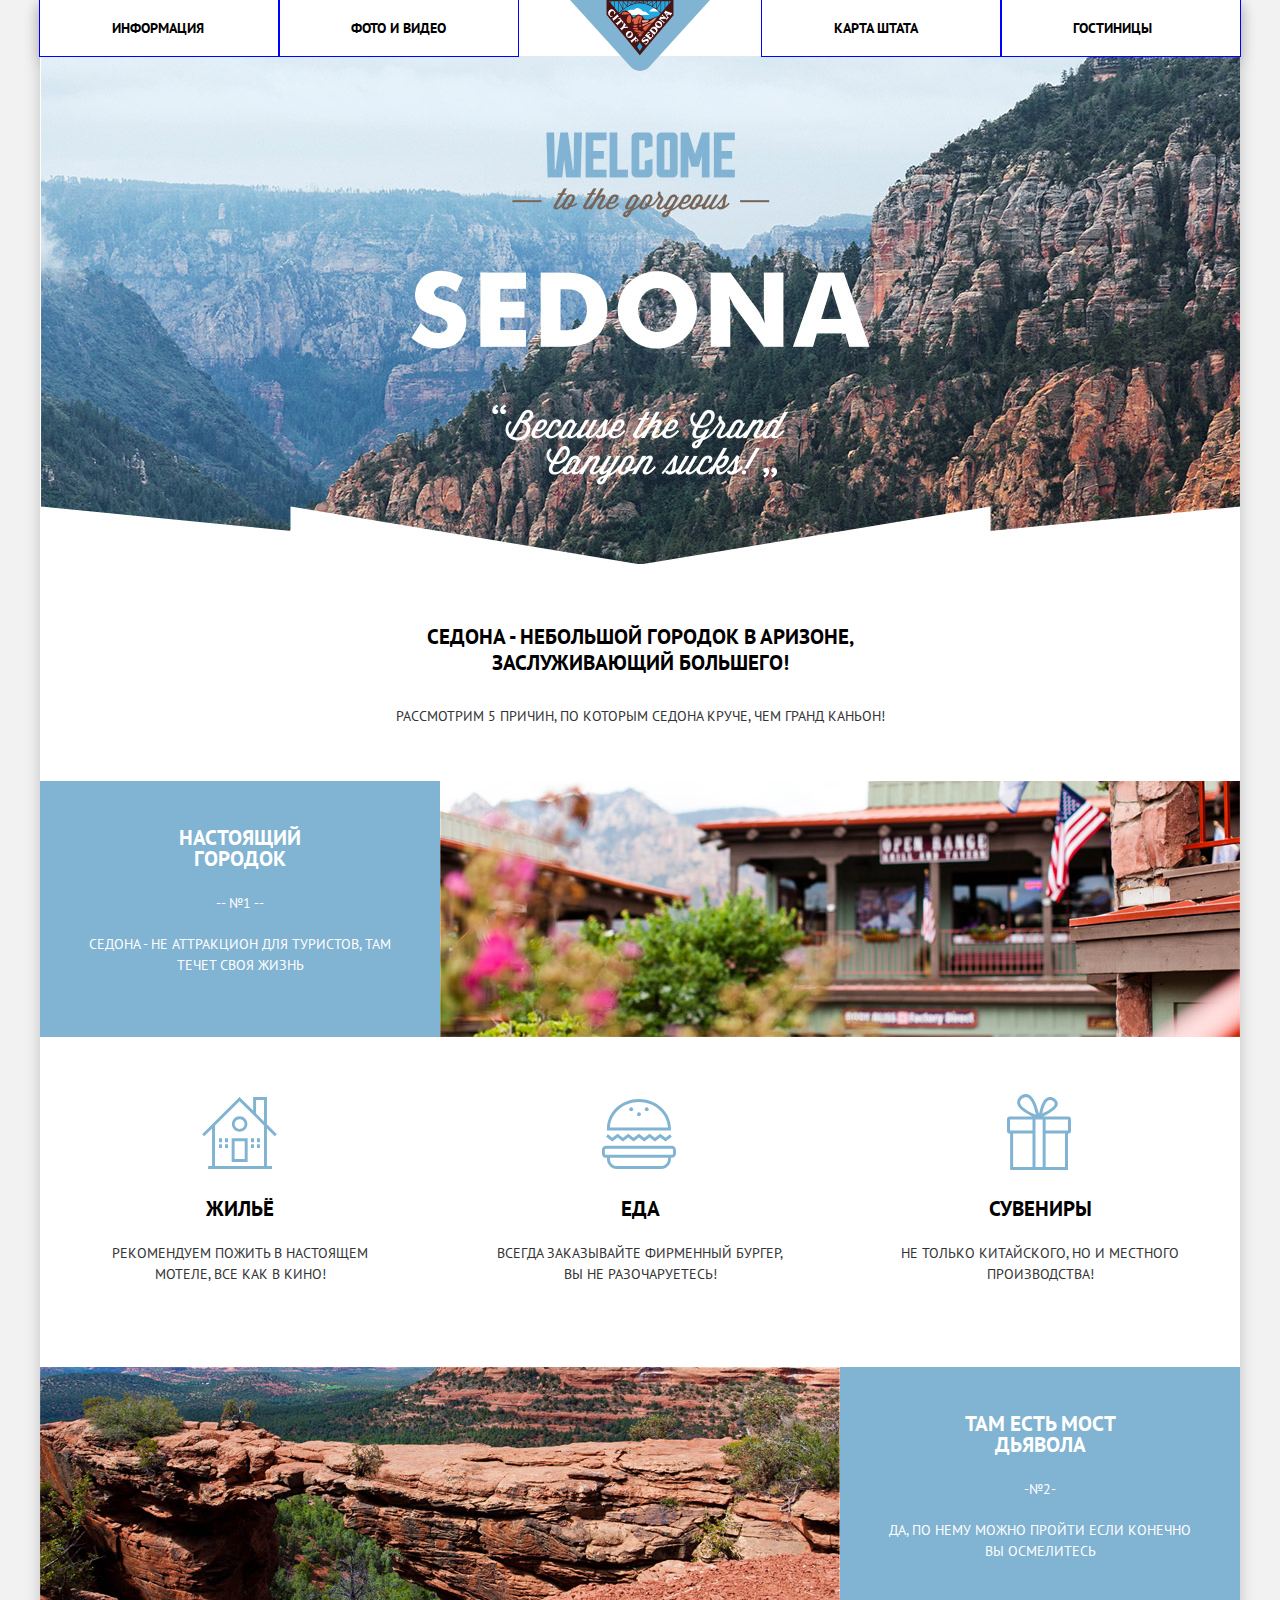
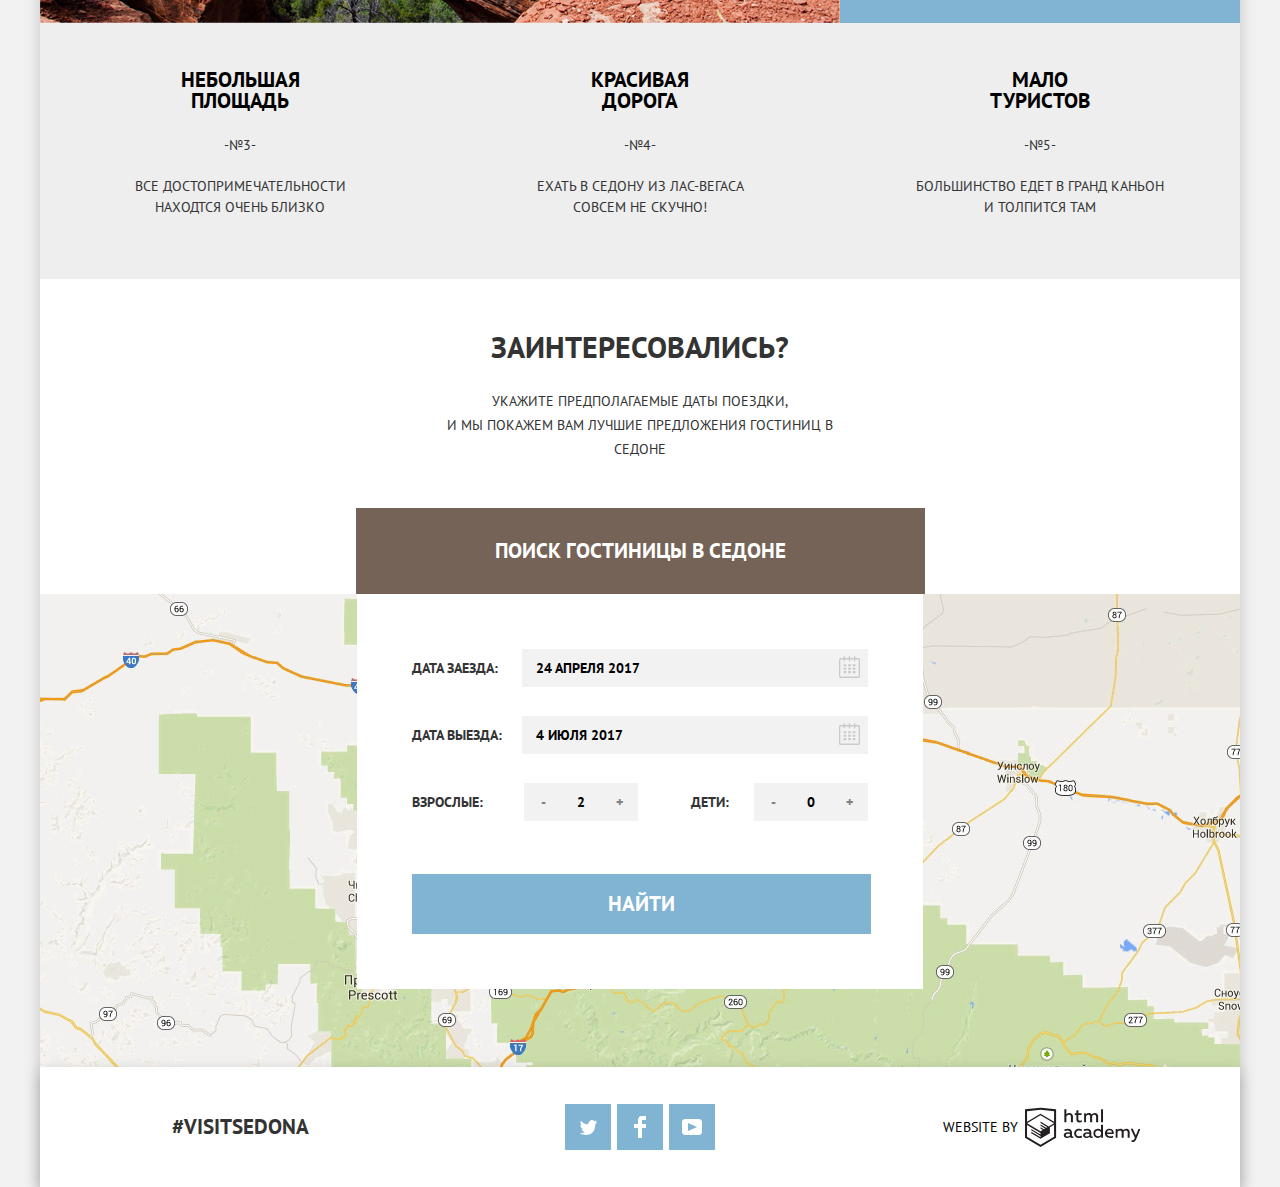
==== index.html @ 30168a69 "Работа с замечаниями" ====
<!DOCTYPE html>
<html lang="ru">
  <head>
    <meta charset="utf-8">
    <title>HTML Academy: Седона</title>
    <link href="https://fonts.googleapis.com/css?family=PT+Sans:400,700&amp;subset=cyrillic" rel="stylesheet">
    <link href="css/normalize.css" rel="stylesheet">
    <link href="css/style.css" rel="stylesheet">
  </head>
  <body class="main-page">
    <div class="grey-back">
      <header class="main-header container">
        <nav class="main-navigation">
          <a class="main-header-logo">
            <img src="img/logo-sedona.svg" width="140" height="71" alt="Логотип город Седона">
          </a>
          <div class="container">
            <ul class="site-navigation">
              <li class="left-item"><a href="#">Информация</a></li>
              <li class="left-item"><a href="#">Фото и видео</a></li>
              <li class="right-item"><a href="#">Карта штата</a></li>
              <li class="right-item"><a href="hotels.html">Гостиницы</a></li>
            </ul>
          </div>
        </nav>
      </header>
      <main class="main-content container">
        <div class="background-index"></div>
        <h1 class="visually-hidden">Sedona</h1>
        <p class="main-title">Седона - небольшой городок в Аризоне, заслуживающий большего!</p>
        <section class="features">
          <h2 class="visually-hidden">Преимущества</h2>
          <p class="feature-title">Рассмотрим 5 причин, по которым Седона круче, чем Гранд Каньон!</p>
          <ul class="feature-list">
            <li class="feature-item">
              <div class="feature-item-wide">
                <h3>Настоящий городок</h3>
                <p>-- №1 --</p>
                <p class="feature-promo">Седона - не аттракцион для туристов,
                  там течет своя жизнь</p>
              </div>
              <div class="feature-img">
                <img src="img/real-city.jpg" width="800" height="256" alt="Настоящий городок">
              </div>
            </li>
            <li class="feature-item">
              <ul class="advantage-list">
                <li class="advantage-item">
                  <div class="icon-lodging">
                    <h3>Жильё</h3>
                    <p class="feature-promo">Рекомендуем пожить в настоящем
                      мотеле, все как в кино!</p>
                  </div>
                </li>
                <li class="advantage-item">
                  <div class="icon-food">
                    <h3>Еда</h3>
                    <p class="feature-promo">Всегда заказывайте фирменный бургер,
                      вы не разочаруетесь!</p>
                  </div>
                </li>
                <li class="advantage-item">
                  <div class="icon-suvenirs">
                    <h3>Сувениры</h3>
                    <p class="feature-promo">Не только китайского, но и местного
                      производства!</p>
                  </div>
                </li>
              </ul>
            </li>
            <li class="feature-item">
              <div class="feature-img">
                <img src="img/devils-bridge.jpg" width="800" height="256" alt="Мост дьявола">
              </div>
              <div class="feature-item-wide">
                <h3>Там есть мост дьявола</h3>
                <p>-№2-</p>
                <p class="feature-promo">Да, по нему можно пройти если конечно
                  вы осмелитесь</p>
              </div>
            </li>
            <li class="feature-item feature-item-grey">
              <div class="">
                <h3>Небольшая площадь</h3>
                <p>-№3-</p>
                <p class="feature-promo">Все достопримечательности
                  находтся очень близко</p>
              </div>
            </li>
            <li class="feature-item feature-item-grey">
              <div class="">
                <h3>Красивая дорога</h3>
                <p>-№4-</p>
                <p class="feature-promo">Ехать в Седону из Лас-Вегаса совсем
                  не скучно!</p>
                </div>
            </li>
            <li class="feature-item feature-item-grey">
              <div class="">
                <h3>Мало туристов</h3>
                <p>-№5-</p>
                <p class="feature-promo">Большинство едет в Гранд каньон
                  и толпится там</p>
                </div>
              </li>
            </ul>
          </section>
        <section class="hotels-search">
          <h2 class="visually-hidden">Поиск гостиницы</h2>
          <b>Заинтересовались?</b>
          <p class="search-intro">Укажите предполагаемые даты поездки,<br>
          и мы покажем вам лучшие предложения гостиниц в Седоне</p>
          <button class="button search-button" type="button">Поиск гостиницы в Седоне</button>
          <div class="modal modal-search-form">
            <form class="search-form" action="https://echo.htmlacademy.ru" method="post">
              <p class="search-item">
                <label for="arrival-date">Дата заезда:</label>
                <input id="arrival-date" type="text" name="arrival-date" placeholder="24 апреля 2017">
                <button class="button calendar-icon" type="button">
                  <span class="visually-hidden">Календарь</span>
                  <svg xmlns="http://www.w3.org/2000/svg" width="21" height="22"><path d="M19.251 2.025h-2.845V.648c0-.381-.294-.689-.656-.689-.363 0-.656.308-.656.689v1.377h-3.938V.648c0-.381-.294-.689-.655-.689-.363 0-.657.308-.657.689v1.377H5.906V.648c0-.381-.294-.689-.656-.689-.363 0-.657.308-.657.689v1.377H1.75C.784 2.025 0 2.847 0 3.862v16.302C0 21.179.784 22 1.75 22h17.501c.966 0 1.749-.821 1.749-1.836V3.862c0-1.015-.783-1.837-1.749-1.837zm.437 18.139a.448.448 0 0 1-.437.459H1.75a.45.45 0 0 1-.438-.459V3.862a.45.45 0 0 1 .438-.459h2.844v1.378c0 .381.294.689.657.689.362 0 .656-.308.656-.689V3.403h3.938v1.378c0 .381.294.689.657.689.361 0 .655-.308.655-.689V3.403h3.938v1.378c0 .381.293.689.656.689.362 0 .656-.308.656-.689V3.403h2.845c.241 0 .437.206.437.459v16.302z"/><path d="M4.594 8.225h2.625v2.066H4.594zM4.594 11.668h2.625v2.067H4.594zM4.594 15.112h2.625v2.066H4.594zM9.188 15.112h2.625v2.066H9.188zM9.188 11.668h2.625v2.067H9.188zM9.188 8.225h2.625v2.066H9.188zM13.781 15.112h2.625v2.066h-2.625zM13.781 11.668h2.625v2.067h-2.625zM13.781 8.225h2.625v2.066h-2.625z"/></svg>
                </button>
              </p>
              <p class="search-item">
                <label for="departure-date">Дата выезда:</label>
                <input id="departure-date" type="text" name="departure-date" placeholder="4 июля 2017">
                <button class="button calendar-icon" type="button">
                  <span class="visually-hidden">Календарь</span>
                  <svg xmlns="http://www.w3.org/2000/svg" width="21" height="22"><path d="M19.251 2.025h-2.845V.648c0-.381-.294-.689-.656-.689-.363 0-.656.308-.656.689v1.377h-3.938V.648c0-.381-.294-.689-.655-.689-.363 0-.657.308-.657.689v1.377H5.906V.648c0-.381-.294-.689-.656-.689-.363 0-.657.308-.657.689v1.377H1.75C.784 2.025 0 2.847 0 3.862v16.302C0 21.179.784 22 1.75 22h17.501c.966 0 1.749-.821 1.749-1.836V3.862c0-1.015-.783-1.837-1.749-1.837zm.437 18.139a.448.448 0 0 1-.437.459H1.75a.45.45 0 0 1-.438-.459V3.862a.45.45 0 0 1 .438-.459h2.844v1.378c0 .381.294.689.657.689.362 0 .656-.308.656-.689V3.403h3.938v1.378c0 .381.294.689.657.689.361 0 .655-.308.655-.689V3.403h3.938v1.378c0 .381.293.689.656.689.362 0 .656-.308.656-.689V3.403h2.845c.241 0 .437.206.437.459v16.302z"/><path d="M4.594 8.225h2.625v2.066H4.594zM4.594 11.668h2.625v2.067H4.594zM4.594 15.112h2.625v2.066H4.594zM9.188 15.112h2.625v2.066H9.188zM9.188 11.668h2.625v2.067H9.188zM9.188 8.225h2.625v2.066H9.188zM13.781 15.112h2.625v2.066h-2.625zM13.781 11.668h2.625v2.067h-2.625zM13.781 8.225h2.625v2.066h-2.625z"/></svg>
                </button>
              </p>
              <div class="wrapper">
                <p class="search-item">
                  <label for="aduls">Взрослые:</label>
                  <button class="button less-button" type="button">-</button>
                  <input  class="number-of-aduls" id="aduls" type="number" name="aduls" min="0" placeholder="2">
                  <button class="button more-button" type="button">+</button>
                </p>
                <p class="children search-item">
                  <label for="childrens">Дети:</label>
                  <button class="button less-button" type="button">-</button>
                  <input  class="amount-of-children" id="childrens" type="number" name="children" min="0" placeholder="0">
                  <button class="button more-button" type="button">+</button>
                </p>
              </div>
              <button class="button find-button" type="submit">Найти</button>
            </form>
          </div>
        </section>
        <div class="map-block">
          <img src="img/map.jpg" width="1200" height="473" alt="Как до нас добраться">
        </div>
      </main>
      <footer class="main-footer container">
        <p class="footer-hashtag container">#visitsedona</p>
        <div class="footer-social container">
          <ul class="social-list">
            <li>
              <a class="button social-button twitter-button" href="#">
                <span class="visually-hidden">Twitter</span>
                <svg xmlns="http://www.w3.org/2000/svg" xmlns:xlink="http://www.w3.org/1999/xlink" width="17" height="15" viewBox="0 0 17 15"><path d="M10.95.144c1.685-.496 2.984.27 3.577 1.179.673-.231 1.331-.481 2.011-.708a2.345 2.345 0 0 1-.857 1.768c.685.17 1.304-.491 1.304-.491-.169 1-1.006 1.788-1.563 2.024-.231 6.75-3.175 11.217-10.077 11.082h-.446c-.41 0-4.164-.46-4.898-1.887 2.271.196 3.893-.422 4.693-1.177-.96-.3-2.679-.477-2.979-2.95.349.106.564.228 1.19.119C1.705 8.247.374 7.53.448  5.33c.285.328 1.067.536 1.34.472C1.085 5.561-.182 2.442.894.85c1.818 1.854 3.735 3.606 7.152 3.773C8.254 2.33 9.183.793 10.95.144z"/></svg>
                </a>
              </li>
              <li>
                <a class="button social-button facebook-button" href="#">
                  <span class="visually-hidden">Фейсбук</span>
                  <svg xmlns="http://www.w3.org/2000/svg" width="12" height="22" viewBox="0 0 12 22"><path d="M12 4V0H8a4 4 0 0 0-4 4v4H0v4h4v10h4V12h4V8H8V4h4z"/></svg>
                </a>
              </li>
              <li>
                <a class="button social-button youtube-button" href="#">
                  <span class="visually-hidden">Youtube</span>
                  <svg xmlns="http://www.w3.org/2000/svg" xmlns:xlink="http://www.w3.org/1999/xlink" width="20" height="16" viewBox="0 0 20 16"><path d="M17 0H3C1.35 0 0 1.35 0 3v10c0 1.65 1.35 3 3 3h14c1.65 0 3-1.35 3-3V3c0-1.65-1.35-3-3-3zM6.027 11.998V4.002L15.014 8l-8.987 3.998z"/></svg>
                </a>
              </li>
            </ul>
          </div>
          <div class="footer-copyright container">
            <p>website by</p>
            <a class="copyright-button" href="https://htmlacademy.ru/intensive/htmlcss">
              <span class="visually-hidden">HTML Academy</span>
              <svg data-name="Layer 1" xmlns="http://www.w3.org/2000/svg" viewBox="0 0 113 39" width="115" height="41"><path d="M46.84 28.22a2.07 2.07 0 0 0 .58-.11v1.4a3.41 3.41 0 0 1-1.24.22 1.75 1.75 0 0 1-1.75-1 5.08 5.08 0 0 1-3.3 1.13c-1.59 0-3.06-.87-3.06-2.68 0-2.24 2.08-2.93 3.9-2.93a11.63 11.63 0 0 1 2.28.26v-.31c0-1.09-.8-1.86-2.3-1.86a7.79 7.79 0 0 0-3.15.67v-1.79a10.72 10.72 0 0 1 3.35-.58c2.48 0 4 1.18 4 3.83v3.14a.57.57 0 0 0 .69.61zm-6.76-1.19a1.42 1.42 0 0 0 1.64 1.29 3.56 3.56 0 0   0 2.53-1v-1.51a10.21 10.21 0 0 0-1.9-.22c-1.1.01-2.27.35-2.27 1.45zM53.06 20.62a5.29 5.29 0 0 1 2.7.67v1.79a4.28 4.28 0 0 0-2.42-.73 2.89 2.89 0 1 0 0 5.76 5.26 5.26 0 0 0 2.55-.67v1.8a6.58 6.58 0 0 1-2.9.6 4.42 4.42 0 0 1-4.72-4.54 4.54 4.54 0 0 1 4.79-4.68zM65.84 28.22a2.07 2.07 0 0 0 .58-.11v1.4a3.41 3.41 0 0 1-1.24.22 1.75 1.75 0 0 1-1.75-1 5.08 5.08 0 0 1-3.3 1.13c-1.59 0-3.06-.87-3.06-2.68 0-2.24 2.08-2.93 3.9-2.93a11.63 11.63 0 0 1 2.28.26v-.31c0-1.09-.8-1.86-2.3-1.86a7.79 7.79   0 0 0-3.15.67v-1.79a10.72 10.72 0 0 1 3.35-.58c2.48 0 4 1.18 4 3.83v3.14a.57.57 0 0 0 .69.61zm-6.76-1.19a1.42 1.42 0 0 0 1.64 1.29 3.56 3.56 0 0 0 2.53-1v-1.51a10.21 10.21 0 0 0-1.9-.22c-1.11.01-2.27.35-2.27 1.45zM76.67 16.85v12.76h-1.76v-1.39a4.07 4.07 0 0 1-3.35 1.62 4.62 4.62 0 0 1 0-9.22 4 4 0 0 1 3.15 1.37v-5.14h2zm-4.76 5.48a2.9 2.9 0 0 0 0 5.8 3 3 0 0 0 2.79-1.84v-2.13a3.06 3.06 0 0 0-2.79-1.83zM82.99 20.62c3.48 0 4.68 2.81 4.12 5.34h-6.58c.22 1.57 1.75 2.22 3.35 2.22a6.41 6.41   0 0 0 2.77-.62v1.68a7.5 7.5 0 0 1-3.14.6c-2.68 0-5-1.53-5-4.61a4.39 4.39 0 0 1 4.48-4.61zm.09 1.62a2.39 2.39 0 0 0-2.57 2.26h4.85a2.06 2.06 0 0 0-2.28-2.26zM89.1 29.61v-8.75h1.73v1.09a4 4 0 0 1 2.92-1.33 3 3 0 0 1 2.73 1.4 4.33 4.33 0 0 1 3.06-1.4 3.21 3.21 0 0 1 3.32 3.52v5.47h-2V24.2a1.67 1.67 0 0 0-1.73-1.84 2.94 2.94 0 0 0-2.17 1.18V29.61h-2V24.2a1.67 1.67 0 0 0-1.73-1.84 3.11 3.11 0 0 0-2.32 1.35v5.91h-2zM111.47 20.86h2l-4.1 9.93c-.95 2.28-2.19 3-3.52 3a5 5 0 0 1-1.15-.15v-1.66a3   3 0 0 0 .89.13c.95 0 1.66-.67 2.17-2l.18-.44-4.16-8.82h2.13l3 6.6zM40.66 1.53v5a4 4 0 0 1 2.83-1.2A3.41 3.41 0 0 1 47.1 8.9v5.41h-2V9.15a1.9 1.9 0 0 0-2-2.1 3.08 3.08 0 0 0-2.44 1.46v5.8h-2V1.53h2zM52.43 2.42v3.12h3.17v1.71h-3.17v4c0 1.15.53 1.53 1.66 1.53a4.71 4.71 0 0 0 1.77-.35v1.68a7.14 7.14 0 0 1-2.35.38 2.68 2.68 0 0 1-3-2.88V7.23h-1.6V5.52h1.57V2.88zM58.1 14.29V5.54h1.73v1.09a4 4 0 0 1 2.92-1.33 3 3 0 0 1 2.73 1.4 4.33 4.33 0 0 1 3.06-1.4 3.21 3.21 0 0 1 3.32  3.52v5.47h-2V8.88a1.67 1.67 0 0 0-1.73-1.84 2.94 2.94 0 0 0-2.17 1.18V14.29h-2V8.88a1.67 1.67 0 0 0-1.73-1.84 3.11 3.11 0 0 0-2.32 1.35v5.91h-2zM74.72 1.52h1.95v12.76h-1.95zM15.44.02h-.16L0 1.62v28l15.28 9.09 15.28-9.09v-28zm13.12 28.45l-13.28 7.9L2 28.47V16.99l13.22 7.87v1.43l-9.07-5.4v1.38l9.11 5.47v1.46l-9.1-5.42v1.38l9.11 5.47 9.19-5.5V19.22l4.1-2.45v11.67zm0-13.16l-3.65 2.14-1.68 1-8-4.76v1.38l6.84 4.07h-.06l-.15.09-1 .57-5.64-3.36v1.38l4.45 2.65-1.05.7-3.36-2v1.38l2.21 1.3-2.25  1.35-13.16-7.82 13.17-7.92zm0-1.39L15.21 6.05l-13.2 7.86V3.41l13.28-1.39 13.28 1.39v10.51z"/></svg>
            </a>
          </div>
        </footer>
    </div>
  </body>
</html>
---- css/style.css ----
body {
  min-width: 1200px;
  height: auto;
  margin: 0;
  padding: 0;

  font-family: "PT Sans", "Arial", "sans-serif";
  font-size: 14px;
  line-height: 21px;
  font-weight: 400;
  color: #333333;
  text-transform: uppercase;
}

a {
    text-decoration: none;
}

img {
  max-width: 100%;
  height: auto;
}

.visually-hidden:not(:focus):not(:active),
input[type="checkbox"].visually-hidden,
input[type="radio"].visually-hidden {
  position: absolute;
  width: 1px;
  height: 1px;
  margin: -1px;
  border: 0;
  padding: 0;

  white-space: nowrap;

  -webkit-clip-path: insert(100%);

          clip-path: insert(100%);
  clip: rect(0 0 0 0);
  overflow: hidden;
}

.button {
  font: inherit;
  text-align: center;
  color: #ffffff;
  vertical-align: middle;
  text-transform: uppercase;

  border: none;
}

.button:hover {
  background-color: #604e43;
}

.button:active {
  color: #818181;

  background-color: #503e33;
}

.grey-back {
  background-color: #f2f2f2;
}

.background-index {
  position: relative;
  z-index: 1;
  height: 564px;
  margin-bottom: 60px;
  margin-top: -56px;
  background-image: url("../img/background-index.jpg");
  background-position: top center;
  background-repeat: no-repeat;
}

.main-header,
.main-content,
.main-footer {
  -webkit-box-shadow: 0px 5px 15px 0px rgba(0, 1, 1, 0.2);
          box-shadow: 0px 5px 15px 0px rgba(0, 1, 1, 0.2);
}

/*-- Навигация --*/
.main-navigation {
  position: relative;
  z-index: 10;
  font-size: 14px;
  line-height: 26px;
  font-weight: 700;
  color: #000000;

  background-color: #ffffff;
}

.site-navigation {
  list-style: none;
}

.site-navigation a {
  color: #000000;
}

.site-navigation a:hover,
.site-navigation a:focus {
  color: #81b3d2;
}

.site-navigation a:active {
  opacity: 0.3;
}

/*--Навигация на внутренней странице--*/
.site-navigation .site-navigation-current {
  color: #766357;
}

/*---Блок main---*/
.main-title {
  font-size: 21px;
  line-height: 26px;
  font-weight: 700;
  color: #000000;
  text-align: center;

  background-color: #ffffff;
}

/*--<Блок преимуществ--*/
.feature-title {
  text-align: center;
}

.feature-list {
  margin: 0;
  padding: 0;
  list-style: none;
  text-align: center;
}

.feature-item h3 {
  width: 151px;
  margin: 0 auto;
  margin-top: 46px;
  margin-bottom: 24px;
  padding: 0;
  font-size: 21px;
  line-height: 21px;
  font-weight: 700;
  color: #000000;

  background-color: #ffffff;
}

.feature-item p {
  margin: 0;
  margin-bottom: 20px;
}

.feature-item-wide {
  color: #ffffff;

  background-color: #81b3d2;
}

.feature-item-wide h3 {
  margin: 0 auto;
  margin-top: 46px;
  margin-bottom: 24px;
  font-size: 21px;
  line-height: 21px;
  font-weight: 700;
  color: #ffffff;

  background-color: #81b3d2;
}

.advantage-list {
  padding: 0;
  list-style: none;
  text-align: center;
}

.advantage-item {
  position: relative;
  height: 330px;
}

.icon-lodging::before {
  content: "";

  position: absolute;
  width: 75px;
  height: 72px;
  top: 60px;
  left: 162px;
  background-image: url("../img/icon-1.svg");
  background-position: top center;
  background-repeat: no-repeat;
}

.icon-food::before {
  content: "";

  position: absolute;
  width: 74px;
  height: 70px;
  top: 62px;
  left: 162px;
  background-image: url("../img/icon-2.svg");
  background-position: top center;
  background-repeat: no-repeat;
}

.icon-suvenirs::before {
  content: "";

  position: absolute;
  width: 64px;
  height: 76px;
  top: 57px;
  left: 167px;
  background-image: url("../img/icon-3.svg");
  background-position: top center;
  background-repeat: no-repeat;
}

.advantage-item h3 {
  font-size: 21px;
  line-height: 21px;
  font-weight: 700;
  max-width: 152px;
  margin: 0 auto;
  margin-top: 161px;
  margin-bottom: 24px;
}

.advantage-item p {
  margin-bottom: 40px;
}

.feature-item-grey {
  background-color: #eeeeee;
}

.feature-item-grey h3 {
  font-size: 21px;
  line-height: 21px;
  font-weight: 700;
  background-color: #eeeeee;
}

.hotels-search {
  text-align: center;
}

.hotels-search b {
  font-size: 30px;
  line-height: 36px;
  font-weight: 700;
}

.search-intro {
  font-size: 14px;
  line-height: 24px;
  font-weight: 400;
}

.search-button {
  font-size: 21px;
  line-height: 26px;
  font-weight: 700;

  background-color: #766357;
}

.search-item {
  font-size: 14px;
  line-height: 26px;
  font-weight: 700;
}

.search-item input {
  font: inherit;
  text-transform: uppercase;

  background-color: #f2f2f2;
}

.search-item input:hover {
  background-color: #ebebeb;
}

.search-item input:active {
  background-color: #ffffff;
  outline : 2px solid #e5e5e5;
}

.calendar-icon {
  background-color: transparent;
  fill: #cacaca;
}

.calendar-icon:hover {
  background-color: transparent;
  fill: #000000;
}

.calendar-icon:active {
  background-color: transparent;
  fill: #81b3d2;
}

.less-button,
.more-button {
  color: #818181;

  background-color: #f2f2f2;
}

.less-button:hover,
.more-button:hover {
  color: #000000;

  background-color: #f2f2f2;
}

.less-button:active,
.more-button:active {
  color: #81b3d2;

  background-color: #5496bd;
}

.find-button {
  font-size: 21px;
  line-height: 26px;
  font-weight: 700;

  background-color: #81b3d2;
}

.find-button:hover {
  background-color: #669ec0;
}

.find-button:active {
  color: #818181;

  background-color: #5496bd;
}

/*--Каталог - внутренняя страница--*/
.inner-page {
  background-color: #ffffff;

}

.filters {
  min-height: 217px;
  margin-bottom: 29px;

  color: #ffffff;
  background-color: #457aa6;
  background-image: url("../img/background-filter.jpg");
  background-repeat: no-repeat;
}

.filter-title {
  font-size: 16px;
  line-height: 21px;
  font-weight: 700;
}

.filter fieldset {
  padding-bottom: 0;
  border: none;
}

.filter ul {
  margin: 0;
  padding: 0;
  list-style: none;
}

.filter-item input[type="text"]{
  width: 87px;
  background-color: transparent;
  outline: 2px solid #ffffff;
}

.filter-item input[type="text"]::-webkit-input-placeholder {
  color: #ffffff;
}

.filter-item input[type="text"]:-ms-input-placeholder {
  color: #ffffff;
}

.filter-item input[type="text"]::-ms-input-placeholder {
  color: #ffffff;
}

.filter-item input[type="text"]::placeholder {
  color: #ffffff;
}

.filter-button {
  background-color: transparent;
  border: 2px solid #ffffff;
}

.filter-button:hover {
  color: #000000;

  background-color: #ffffff;
  border: 2px solid #ffffff;
}

.sorting {
  font-size: 12px;
  line-height: 18px;
  font-weight: 400;
}

.sorting-info {
  padding-left: 71px;
}

.sorting fieldset {
  border: none;
}

.sorting ul {
  list-style: none;
}

.sorting-info {
  font-size: 21px;
  line-height: 26px;
  font-weight: 700;
}

.sorting a {
  color: #818181;
  border-bottom: 1px dotted #81b3d2;
}

.sorting a:hover {
  color: #81b3d2;
  border-bottom: 1px dotted #81b3d2;
}

.sorting a:active {
  color: #000000;
  border: none;
}

.current a {
  color: #81b3d2;
  border: none;
}

.sorting .sorting-marker-up:hover,
.sorting .sorting-marker-down:hover  {
  border: none;
}

.catalog-list {
  list-style: none;
}

.catalog-item-title h3 {
  font-size: 21px;
  line-height: 26px;
  font-weight: 700;
  color: #000000;
}

.catalog-item-title h3:hover {
  color: #81b3d2;
}

.catalog-item-title h3:active {
  color: #818181;
}

.catalog-category,
.catalog-price {
  font-weight: 400;
}

.catalog-rating {
  font-weight: 400;
  color: #666666;
  background-color: #f2f2f2;
}

.moreinfo-button {
  font-size: 14px;
  line-height: 21px;
  font-weight: 700;
  color: #ffffff;

  background-color: #81b3d2;
}

.moreinfo-button:hover {
  background-color: #669ec0;
}

.moreinfo-button:active {
  color: #818181;

  background-color: #5496bd;
}

.booking-button {
  font-size: 14px;
  line-height: 21px;
  font-weight: 700;
  color: #ffffff;

  background-color: #766357;
}

.booking-button:hover {
  background-color: #604e43;
}

.booking-button:active {
  color: #818181;

  background-color: #503e33;
}

.main-footer {
  text-align: center;
}

.footer-hashtag {
  font-size: 21px;
  line-height: 26px;
  font-weight: 700;
}

.social-list {
  list-style: none;
}

.social-button svg{
  color: #ffffff;

  background-color: #81b3d2;
  fill: #ffffff;
}

.social-button:hover svg{
  background-color: #669ec0;
}

.social-button:active svg{
  color: #818181;


  background-color: #5496bd;
  fill: rgba(255, 255, 255, 0.3);
}

.footer-copyright p {
  font-size: 14px;
  line-height: 26px;
  font-weight: 400;
  color: #000000;
}

.copyright-button svg {
  fill: #231f20;
}

.copyright-button svg:hover {
  fill: #81b3d2;
}

.copyright-button svg:active {
  fill: #bdbbbc;
}


/*---Сеточные стили---*/
.container {
  display: block;
  position: relative;
  width: 1200px;
  min-height: 56px;
  margin: 0 auto;
  padding: 0;
  background-color: #ffffff;
}

.inner-page .main-header {
  /*---отступ для фоновой картинки---*/
  margin-bottom: 0px;
}

.site-navigation {
  position: relative;
  display: -webkit-box;
  display: -ms-flexbox;
  display: flex;
  -ms-flex-wrap: wrap;
      flex-wrap: wrap;
  width: 1200px;
  margin: 0;
  padding: 0;
}

.site-navigation li {
  box-sizing: border-box;
  width: 239px;
  padding: 15px 0;
  padding-left: 72px;
  outline: 1px solid blue;
}

.site-navigation li:nth-child(3) {
  margin-left: 244px;
}

/*.site-navigation li:nth-child(2) {
  padding: 15px 0;
  padding-left: 75px;
  padding-right: 74px;
}

.site-navigation li:nth-child(3) {
  padding: 15px 0;
  padding-left: 89px;
  padding-right: 72px;
}

.site-navigation li:nth-child(4) {
  padding: 15px 0;
  padding-right: 76px;
}*/

/*.left-item {
  float: left;
}

.right-item {
  float: right;
}*/

.main-header-logo {
  z-index: 1;
  position: absolute;
  width: 140px;
  height: 71px;
  top: 0;
  left: 50%;
  -webkit-transform: translateX(-50%);
      -ms-transform: translateX(-50%);
          transform: translateX(-50%);
}

.main-title {
  width: 576px;
  margin: 0 auto;
  margin-bottom: 30px;
}

.feature-title {
  width: 576px;
  margin: 0 auto;
  margin-bottom: 54px;
}

.feature-list{
  display: -webkit-box;
  display: -ms-flexbox;
  display: flex;
  -webkit-box-orient: horizontal;
  -webkit-box-direction: normal;
      -ms-flex-direction: row;
          flex-direction: row;
  -ms-flex-wrap: wrap;
      flex-wrap: wrap;
  margin-bottom: 50px;
}

.feature-item {
  display: -webkit-box;
  display: -ms-flexbox;
  display: flex;
  -webkit-box-orient: horizontal;
  -webkit-box-direction: normal;
      -ms-flex-direction: row;
          flex-direction: row;
  -webkit-box-pack: center;
      -ms-flex-pack: center;
          justify-content: center;
  min-height: 256px;
}

.feature-img {
  margin: 0;
  padding: 0;
}

.feature-img img {
  display: block;
}

.feature-item-wide {
  width: 400px;
  min-height: 256px;
}

.feature-item .feature-promo {
  margin: 0 auto;
  padding: 0;
  width: 302px;
}

.advantage-list {
  display: -webkit-box;
  display: -ms-flexbox;
  display: flex;
  -webkit-box-orient: horizontal;
  -webkit-box-direction: normal;
      -ms-flex-direction: row;
          flex-direction: row;
}

.advantage-item {
  min-width: 400px;
}

.feature-item-grey {
  display: -webkit-box;
  display: -ms-flexbox;
  display: flex;
  -webkit-box-orient: horizontal;
  -webkit-box-direction: normal;
      -ms-flex-direction: row;
          flex-direction: row;
  min-width: 400px;
  min-height: 256px;
}

.feature-item-grey .feature-promo {
  width: 261px;
}

.hotels-search b {
  display: block;
  margin: 0 auto;
  margin-bottom: 24px;
}

.search-intro {
  margin: 0 auto;
  margin-bottom: 47px;
  width: 438px;
}

.search-button {
  padding: 30px 139px
}

/*---Всплывающее окно---*/
.modal {
  position: relative;
  -webkit-box-shadow: 0px 7px 15px rgba(0, 1, 1, 0.85);
          box-shadow: 0px 7px 15px rgba(0, 1, 1, 0.85);
  /*display: none;*/
}

.search-form {
  position: absolute;
  width: 456px;
  padding: 55px 55px;
  top: 0;
  left: 50%;
  -webkit-transform: translateX(-50%);
      -ms-transform: translateX(-50%);
          transform: translateX(-50%);
  background-color: #ffffff;
}

.search-item {
  position: relative;
  margin: 0;
  padding-bottom: 29px;
}

.search-item {
  display: -webkit-box;
  display: -ms-flexbox;
  display: flex;
  -webkit-box-pack: justify;
      -ms-flex-pack: justify;
          justify-content: space-between;
  -ms-flex-wrap: wrap;
      flex-wrap: wrap;
}

.search-item .calendar-icon {
  position: absolute;
  /*width: 21px;
  height: 22px;*/
  top: 6px;
  right: 2px;
  outline: none;
}

label {
  padding-top: 6px;
  padding-left: 0;
}

input[type="text"] {
  -webkit-box-sizing: border-box;
          box-sizing: border-box;
  width: 346px;
  padding: 6px 14px;
  padding-right: 40px;
  border: 0;
}

input[type="text"]::-webkit-input-placeholder,
input[type="number"]::-webkit-input-placeholder {
  color: #000000;
}

input[type="text"]:-ms-input-placeholder,
input[type="number"]:-ms-input-placeholder {
  color: #000000;
}

input[type="text"]::-ms-input-placeholder,
input[type="number"]::-ms-input-placeholder {
  color: #000000;
}

input[type="text"]::placeholder,
input[type="number"]::placeholder {
  color: #000000;
}

.wrapper {
  display: -webkit-box;
  display: -ms-flexbox;
  display: flex;
  -webkit-box-pack: justify;
      -ms-flex-pack: justify;
          justify-content: space-between;
  margin-bottom: 24px;
}

.less-button,
.more-button {
  width: 38px;
  border: 0;
}

.less-button {
  margin-left: 41px;
}

.children .less-button {
  margin-left: 25px;
}

input[type="number"] {
  width: 23px;
  margin: 0;
  padding: 6px 0;
  padding-left: 15px;
  border: 0;
}

.find-button {
    padding: 17px 196px;
}

.map-block img {
  display: block;
  margin-bottom: -120px;
}

.filter {
  display: -webkit-box;
  display: -ms-flexbox;
  display: flex;
  -webkit-box-orient: horizontal;
  -webkit-box-direction: normal;
      -ms-flex-direction: row;
          flex-direction: row;
  padding-top: 27px;
  padding-left: 60px;
}

.wrap {
  max-width: 254px;
  margin-right: 94px;
}

.wrap:last-child {
  max-width: 330px;
  margin-right: auto;
  margin-left: 228px;
}

.filter-title {
  margin-bottom: 20px;
}

.filter-option {
  margin-bottom: 25px;
  padding-left: 40px;
}

.filter-checkbox {
  position: relative;
  cursor: pointer;
}

.filter-checkbox input[type="checkbox"]:focus + .checkbox-indicator {
    outline: 2px solid #81b3d2;
}

.filter-checkbox input[type="checkbox"]:checked + .checkbox-indicator {
  position: absolute;
  top: 5px;
  left: -40px;
  width: 27px;
  height: 23px;

  background-image: url("../img/checkbox-on.svg");
  background-position: left;
  background-repeat: no-repeat;
}

.filter-checkbox input[type="checkbox"] + .checkbox-indicator {
  position: absolute;
  top: 5px;
  left: -40px;
  width: 27px;
  height: 23px;

  background-image: url("../img/checkbox-off.svg");
  background-position: left;
  background-repeat: no-repeat;
}

.filter-checkbox input[type="checkbox"] + .checkbox-indicator {
  position: absolute;
  top: 5px;
  left: -40px;
  width: 27px;
  height: 23px;

  background-image: url("../img/checkbox-off.svg");
  background-position: left;
  background-repeat: no-repeat;
}

.filter-checkbox input[type="checkbox"]:disabled + .checkbox-indicator {
  position: absolute;
  top: 5px;
  left: -40px;
  width: 27px;
  height: 23px;

  background-image: url("../img/checkbox-disabled-off.svg");
  background-position: left;
  background-repeat: no-repeat;
}

.filter-checkbox input[type="checkbox"]:checked:disabled + .checkbox-indicator {
  position: absolute;
  top: 5px;
  left: -40px;
  width: 27px;
  height: 23px;

  background-image: url("../img/checkbox-disabled-off.svg"), url("../img/checkbox-disabled-on.svg");
  background-position: left;
  background-repeat: no-repeat;
}

.value-title {
  margin-bottom: 5px;
}

.filter-section {
  position: relative;
  width: 314px;
  height: 32px;
  margin-bottom: 21px;

  /*font-size: 0;*/

  border: 2px solid #ffffff;
  border-radius: 2px;
}

.filter-section::after {
  content: "";
  position: absolute;
  top: 50%;
  left: 50%;

  width: 2px;
  height: 22px;
  -webkit-transform: translate(-50%, -50%);
      -ms-transform: translate(-50%, -50%);
          transform: translate(-50%, -50%);

  background: #ffffff;
}

.filter-roller {
  position: relative;
  margin-bottom: 31px;
}

.filter-roller .scale {
  height: 2px;

  background-color: rgba(255, 255, 255, 0.3);
}

.filter-roller .bar {
  width: 80%;
  height: 2px;

  background: #ffffff;
}

.filter-handle {
  position: absolute;
  top: -9px;
  width: 4px;
  height: 4px;

  background: #ababab;
  border: 8px solid #ffffff;
  border-radius: 50%;
  -webkit-box-shadow: 0 2px 1px 0 rgba(0, 1, 1, 0.2);
          box-shadow: 0 2px 1px 0 rgba(0, 1, 1, 0.2);
  cursor: pointer;
}

.filter-handle:hover {
  background: #1c4f80;
}

.filter-handle-min {
  left: 0;
}

.filter-handle-max {
  left: 80%
}

.filter-button {
  display: block;
  margin: 0 auto;
  margin-left: 97px;
  padding: 6px 34px;

  font-size: 14px;
  line-height: 20px;
  color: #ffffff;
  text-transform: uppercase;

  background: transparent;
  border: 2px solid #ffffff;
  border-radius: 2px;
  cursor: pointer;
}

.filter-section label {
  display: inline-block;

  cursor: pointer;
}

.filter-section .min-value {
  width: 90px;
  padding-top: 3px;;
  padding-left: 65px;
}

.filter-section .max-value {
  width: 90px;
  padding-top: 3px;;
  padding-left: 53px;
}

.filter-section input[type="text"] {
  width: 50px;
  height: 26px;
  margin: 0;
  padding: 0;

  color: inherit;
  font: inherit;

  background: none;
  border: none;
}

.sorting {
  display: -webkit-box;
  display: -ms-flexbox;
  display: flex;
  -webkit-box-orient: horizontal;
  -webkit-box-direction: normal;
      -ms-flex-direction: row;
          flex-direction: row;
  padding-bottom: 31px;
  border-bottom: 1px solid #e5e5e5;
}

.sorting-value {
  display: -webkit-box;
  display: -ms-flexbox;
  display: flex;
  -webkit-box-orient: horizontal;
  -webkit-box-direction: normal;
      -ms-flex-direction: row;
          flex-direction: row;
}

.sorting-title {
  margin-top: 7px;
  margin-left: 48px;
  font-size: 12px;
  line-height: 18px;
  font-weight: 400;
}

.sorting-list {
  display: -webkit-box;
  display: -ms-flexbox;
  display: flex;
  -webkit-box-orient: horizontal;
  -webkit-box-direction: normal;
      -ms-flex-direction: row;
          flex-direction: row;
  margin: 0;
  margin-top: 7px;
}

.sorting-marker {
  margin-right: 31px;
}

.sorting-marker:hover {
  border: none;
}

.sorting-list li:nth-child(3) {
  margin-right: 506px;
}

/*.arrow {
  display: -webkit-box;
  display: -ms-flexbox;
  display: flex;
  -webkit-box-align: center;
      -ms-flex-align: center;
          align-items: center;
  cursor: pointer;
  width: 11px;
  margin-right: 11px;
}*/

.sorting-list .sorting-marker-up {
  -ms-flex-item-align: center;
      align-self: center;
  margin-right: 11px;
  border: 6px solid transparent;
  border-top: 0px;
  border-bottom: 10px solid #cacaca;
  cursor: pointer;
}

.sorting-list .sorting-marker-up:hover {
  -ms-flex-item-align: center;
      align-self: center;
  border: 6px solid transparent;
  border-top: 0px;
  border-bottom: 10px solid #231f20;
}

.sorting-list .sorting-marker-up:active {
  -ms-flex-item-align: center;
      align-self: center;
  border: 6px solid transparent;
  border-top: 0px;
  border-bottom: 10px solid #81b3d2;
}

/*.sorting-list .sorting-marker-up:checked {
  -ms-flex-item-align: center;
      align-self: center;
  border: 6px solid transparent;
  border-top: 0px;
  border-bottom: 10px solid #81b3d2;
}*/

.sorting-list .sorting-marker-down {
  align-self: center;
  border: 6px solid transparent;
  border-top: 10px solid #cacaca;
  border-bottom: -1px;
  cursor: pointer;
}

.sorting-list .sorting-marker-down:hover {
  border: 6px solid transparent;
  border-top: 10px solid #231f20;
  border-bottom: -1px;
}

.sorting-list .sorting-marker-down:active {
  border: 6px solid transparent;
  border-top: 10px solid #81b3d2;
  border-bottom: -1px;
}

.sorting-marker-down.current {
  border: 6px solid transparent;
  border-top: 10px solid #81b3d2;
  border-bottom: -1px;
}

.catalog-list {
  display: -webkit-box;
  display: -ms-flexbox;
  display: flex;
  -webkit-box-orient: vertical;
  -webkit-box-direction: normal;
      -ms-flex-direction: column;
          flex-direction: column;
  margin: 0;
  padding: 0;
}

.catalog-item {
  display: -webkit-box;
  display: -ms-flexbox;
  display: flex;
  -webkit-box-orient: horizontal;
  -webkit-box-direction: normal;
      -ms-flex-direction: row;
          flex-direction: row;
  padding-left: 72px;

  border-bottom: 1px solid #e5e5e5;
}

.inner-image {
  margin-top: 29px;
  margin-bottom: 25px;
  margin-right: 30px;
}

.catalog-wrap {
  display: -webkit-box;
  display: -ms-flexbox;
  display: flex;
  -webkit-box-flex: 1;
      -ms-flex-positive: 1;
          flex-grow: 1;
  -webkit-box-orient: horizontal;
  -webkit-box-direction: normal;
      -ms-flex-direction: row;
          flex-direction: row;
  -webkit-box-pack: justify;
      -ms-flex-pack: justify;
          justify-content: space-between;
}


.catalog-item-title h3 {
  margin: 0;
  margin-top: 25px;
  margin-bottom: 7px;
}

.catalog-category {
  display: inline-block;
  width: 112px;
  margin-bottom: 17px;
}

.moreinfo-button,
.booking-button {
  padding: 5px 17px;
  margin-right: 2px;
}

.inner-rating {
  display: -webkit-box;
  display: -ms-flexbox;
  display: flex;
  -webkit-box-orient: vertical;
  -webkit-box-direction: normal;
      -ms-flex-direction: column;
          flex-direction: column;
  margin-right: 71px;
}

.catalog-star ul {
  display: -webkit-box;
  display: -ms-flexbox;
  display: flex;
  -webkit-box-orient: horizontal;
  -webkit-box-direction: reverse;
      -ms-flex-direction: row-reverse;
          flex-direction: row-reverse;
  padding: 0;
  list-style: none;
}

.star-current {
  width: 18px;
  height: 17px;
  margin-top: 30px;
  margin-right: 0;
  margin-left: 6px;
  background-image: url("../img/star.svg");
}

.catalog-rating {
  display: inline-block;
  margin-top: 47px;
  margin-left: auto;
  padding: 3px 14px;
}

.main-footer {
  display: -webkit-box;
  display: -ms-flexbox;
  display: flex;
  -webkit-box-orient: horizontal;
  -webkit-box-direction: normal;
      -ms-flex-direction: row;
          flex-direction: row;
  background-color: rgba(255,255,255,0.9);
  /*box-shadow: 0px 5px 15px 0px rgba(0, 1, 1, 0.2);*/
}

.footer-hashtag {
  padding-top: 47px;
  max-width: 400px;
}

/*.social-list {
  display: flex;
  flex-direction: row;
}*/

.footer-social {
  max-width: 400px;
  min-height: 120px;
  text-align: center;
  vertical-align: middle;
}

.footer-social ul {
  display: -webkit-box;
  display: -ms-flexbox;
  display: flex;
  -ms-flex-wrap: wrap;
      flex-wrap: wrap;
  -webkit-box-pack: justify;
      -ms-flex-pack: justify;
          justify-content: space-between;
  padding: 0;
  padding-top: 37px;
  margin: 0 auto;
  width: 150px;
}

.social-button {
  display: -webkit-box;
  display: -ms-flexbox;
  display: flex;
  -webkit-box-align: center;
      -ms-flex-align: center;
          align-items: center;
  -webkit-box-pack: center;
      -ms-flex-pack: center;
          justify-content: center;
  width: 46px;
  height: 46px;

  background-color: #81b3d2;
}

.social-button:hover {
  background-color: #669ec0;
}

.social-button:active {
  background-color: #5496bd;
}

.footer-copyright {
  display: -webkit-box;
  display: -ms-flexbox;
  display: flex;
  -webkit-box-pack: center;
      -ms-flex-pack: center;
          justify-content: center;
  max-width: 400px;
}

.footer-copyright p {
  padding-top: 33px;
  padding-left: 2px;
}

.footer-copyright svg {
  padding-top: 40px;
  padding-left: 7px;
}
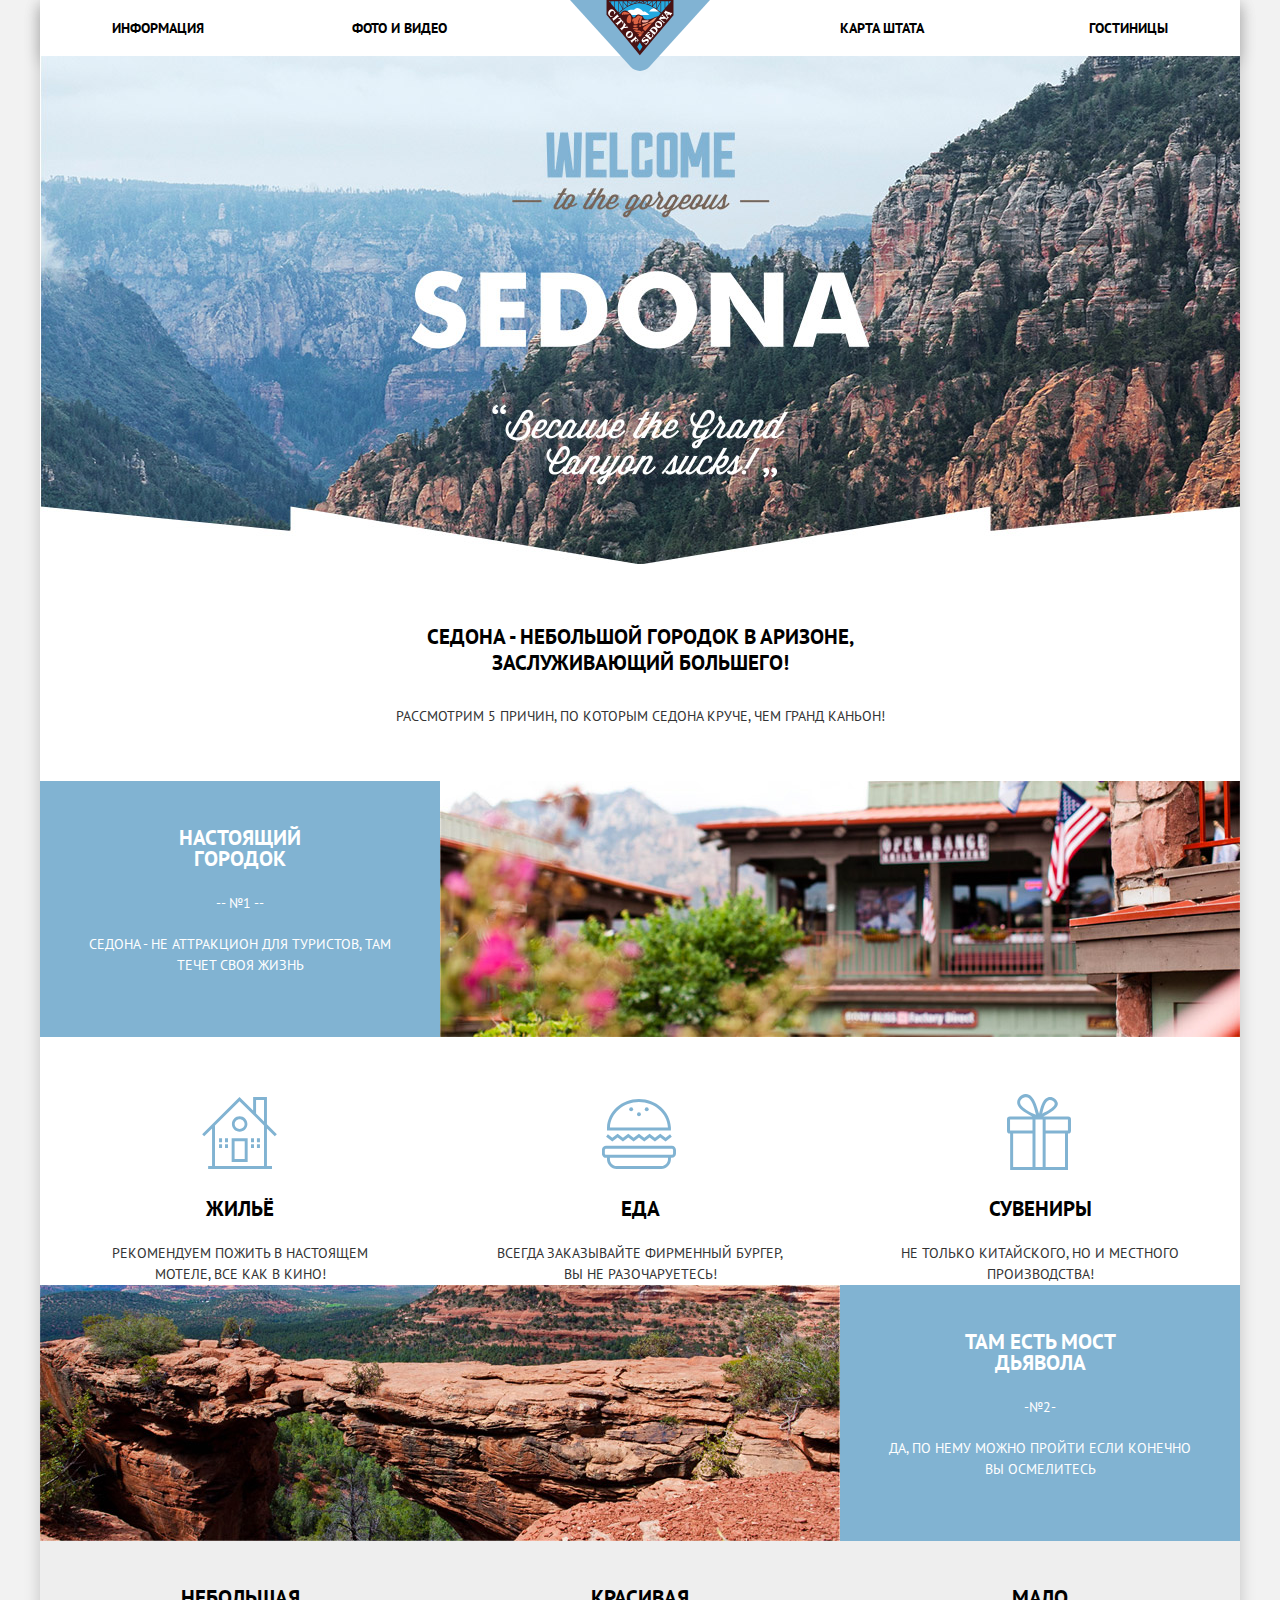
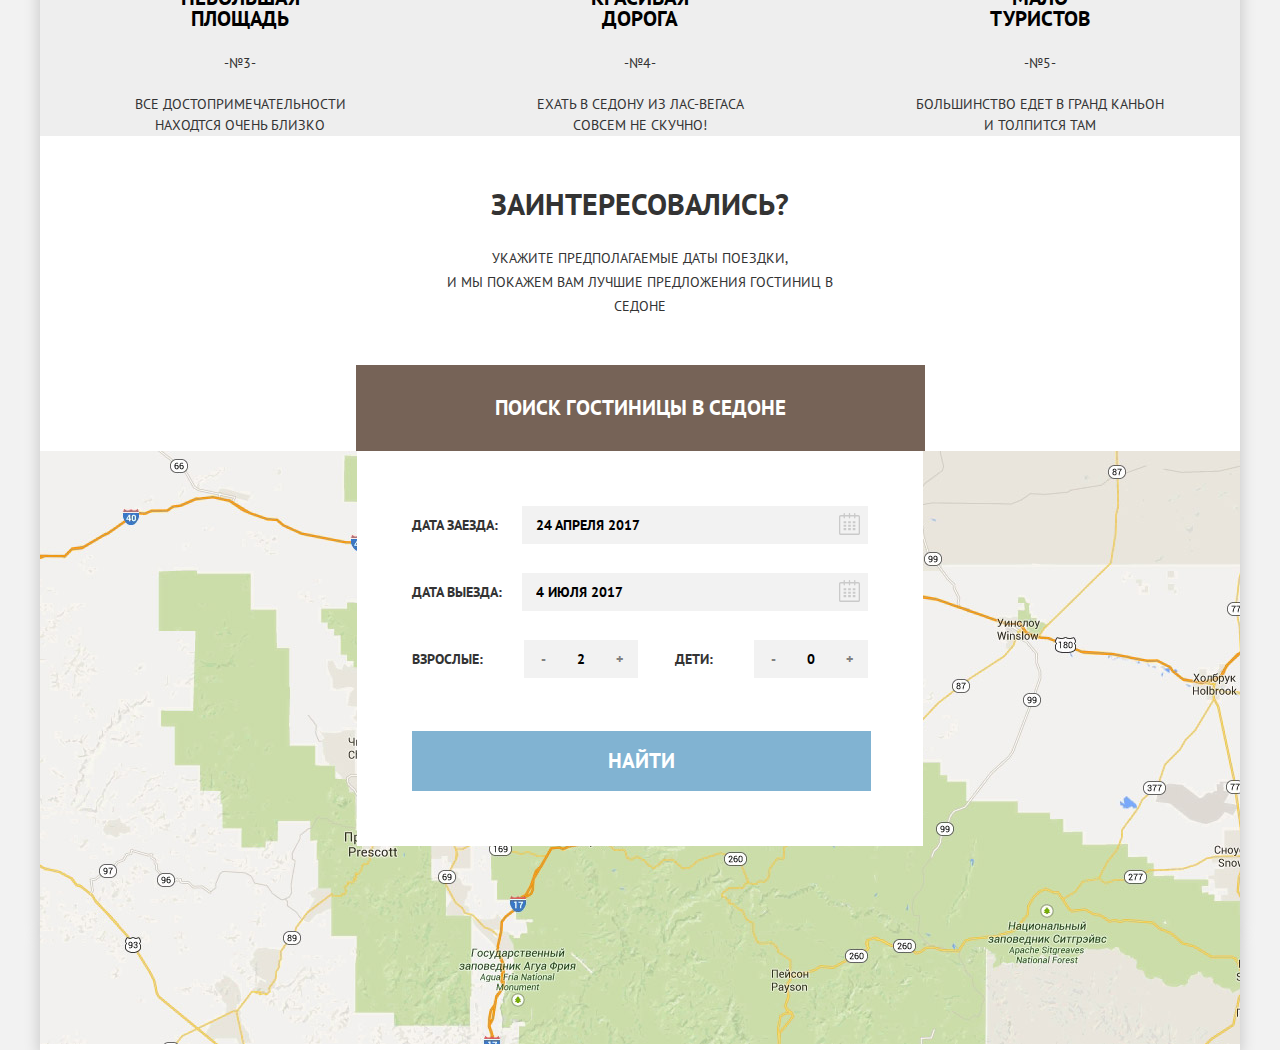
==== commit b8954736: "JS" ====
--- a/index.html
+++ b/index.html
@@ -136,10 +136,10 @@
                   <input  class="number-of-aduls" id="aduls" type="number" name="aduls" min="0" placeholder="2">
                   <button class="button more-button" type="button">+</button>
                 </p>
-                <p class="children search-item">
+                <p class="childrens search-item">
                   <label for="childrens">Дети:</label>
                   <button class="button less-button" type="button">-</button>
-                  <input  class="amount-of-children" id="childrens" type="number" name="children" min="0" placeholder="0">
+                  <input  class="amount-of-children" id="childrens" type="number" name="childrens" min="0" placeholder="0">
                   <button class="button more-button" type="button">+</button>
                 </p>
               </div>
@@ -148,12 +148,14 @@
           </div>
         </section>
         <div class="map-block">
-          <img src="img/map.jpg" width="1200" height="473" alt="Как до нас добраться">
+          <iframe src="https://www.google.com/maps/embed?pb=!1m18!1m12!1m3!1d418225.34865758294!2d-111.92869139653995!3d35.022700244010885!2m3!1f0!2f0!3f0!3m2!1i1024!2i768!4f13.1!3m3!1m2!1s0x872da132f942b00d%3A0x5548c523fa6c8efd!2z0KHQtdC00L7QvdCwLCDQkNGA0LjQt9C-0L3QsCA4NjMzNiwg0KHQqNCQ!5e0!3m2!1sru!2sru!4v1536931766432"
+          width="1200" height="473" frameborder="0" style="border:0" allowfullscreen></iframe>
+          <img src="img/map.jpg" width="1200" height="473" alt="Карта город Седона">
         </div>
       </main>
-      <footer class="main-footer container">
-        <p class="footer-hashtag container">#visitsedona</p>
-        <div class="footer-social container">
+      <footer class="main-footer footer-container">
+        <p class="footer-hashtag footer-container">#visitsedona</p>
+        <div class="footer-social footer-container">
           <ul class="social-list">
             <li>
               <a class="button social-button twitter-button" href="#">
@@ -175,7 +177,7 @@
               </li>
             </ul>
           </div>
-          <div class="footer-copyright container">
+          <div class="footer-copyright footer-container">
             <p>website by</p>
             <a class="copyright-button" href="https://htmlacademy.ru/intensive/htmlcss">
               <span class="visually-hidden">HTML Academy</span>
@@ -184,5 +186,6 @@
           </div>
         </footer>
     </div>
+    <script src="js/modal.js"></script>
   </body>
 </html>
--- a/css/style.css
+++ b/css/style.css
@@ -55,7 +55,7 @@
 }
 
 .button:active {
-  color: #818181;
+  color: rgba(255, 255, 255, 0.3);
 
   background-color: #503e33;
 }
@@ -85,7 +85,7 @@
 /*-- Навигация --*/
 .main-navigation {
   position: relative;
-  z-index: 10;
+  z-index: 2;
   font-size: 14px;
   line-height: 26px;
   font-weight: 700;
@@ -184,7 +184,9 @@
 
 .advantage-item {
   position: relative;
-  height: 330px;
+  width: 400px;
+  max-height: 330px;
+  overflow-y: auto;
 }
 
 .icon-lodging::before {
@@ -297,6 +299,10 @@
   outline : 2px solid #e5e5e5;
 }
 
+.search-item input:focus {
+  outline : 2px solid #e5e5e5;
+}
+
 .calendar-icon {
   background-color: transparent;
   fill: #cacaca;
@@ -346,7 +352,7 @@
 }
 
 .find-button:active {
-  color: #818181;
+  color: rgba(255, 255, 255, 0.3);
 
   background-color: #5496bd;
 }
@@ -462,9 +468,28 @@
   border: none;
 }
 
+.sorting .sorting-marker-up,
+.sorting .sorting-marker-down {
+  border: none;
+  fill: #cacaca;
+}
+
 .sorting .sorting-marker-up:hover,
 .sorting .sorting-marker-down:hover  {
   border: none;
+  fill: #231F20;
+}
+
+.sorting .sorting-marker-up:active,
+.sorting .sorting-marker-down:active  {
+  border: none;
+  fill: #81b3d2;
+}
+
+.current .sorting-marker-up ,
+.current .sorting-marker-down {
+  border: none;
+  fill: #81b3d2;
 }
 
 .catalog-list {
@@ -547,6 +572,7 @@
 
 .social-list {
   list-style: none;
+  padding-bottom: 5px;
 }
 
 .social-button svg{
@@ -587,7 +613,6 @@
   fill: #bdbbbc;
 }
 
-
 /*---Сеточные стили---*/
 .container {
   display: block;
@@ -599,6 +624,15 @@
   background-color: #ffffff;
 }
 
+.footer-container {
+  display: block;
+  position: relative;
+  width: 1200px;
+  min-height: 56px;
+  margin: 0 auto;
+  padding: 0;
+}
+
 .inner-page .main-header {
   /*---отступ для фоновой картинки---*/
   margin-bottom: 0px;
@@ -618,40 +652,26 @@
 
 .site-navigation li {
   box-sizing: border-box;
-  width: 239px;
+  width: 20%;
   padding: 15px 0;
+}
+
+.site-navigation li:nth-child(1),
+.site-navigation li:nth-child(2) {
+  text-align: left;
   padding-left: 72px;
-  outline: 1px solid blue;
+}
+
+.site-navigation li:nth-child(3),
+.site-navigation li:nth-child(4) {
+  text-align: right;
+  padding-right: 72px;
 }
 
 .site-navigation li:nth-child(3) {
-  margin-left: 244px;
-}
-
-/*.site-navigation li:nth-child(2) {
-  padding: 15px 0;
-  padding-left: 75px;
-  padding-right: 74px;
-}
-
-.site-navigation li:nth-child(3) {
-  padding: 15px 0;
-  padding-left: 89px;
-  padding-right: 72px;
-}
-
-.site-navigation li:nth-child(4) {
-  padding: 15px 0;
+  margin-left: 20%;
   padding-right: 76px;
-}*/
-
-/*.left-item {
-  float: left;
-}
-
-.right-item {
-  float: right;
-}*/
+}
 
 .main-header-logo {
   z-index: 1;
@@ -701,7 +721,7 @@
   -webkit-box-pack: center;
       -ms-flex-pack: center;
           justify-content: center;
-  min-height: 256px;
+  /*min-height: 256px;*/
 }
 
 .feature-img {
@@ -715,7 +735,8 @@
 
 .feature-item-wide {
   width: 400px;
-  min-height: 256px;
+  max-height: 256px;
+  overflow-y: auto;
 }
 
 .feature-item .feature-promo {
@@ -732,10 +753,6 @@
   -webkit-box-direction: normal;
       -ms-flex-direction: row;
           flex-direction: row;
-}
-
-.advantage-item {
-  min-width: 400px;
 }
 
 .feature-item-grey {
@@ -747,7 +764,8 @@
       -ms-flex-direction: row;
           flex-direction: row;
   min-width: 400px;
-  min-height: 256px;
+  max-height: 256px;
+  overflow-y: auto;
 }
 
 .feature-item-grey .feature-promo {
@@ -766,8 +784,51 @@
   width: 438px;
 }
 
+.feature-item {
+  position: relative;
+  z-index: 4;
+}
+
+.hotels-search {
+  position: relative;
+  z-index: 5;
+}
+
 .search-button {
-  padding: 30px 139px
+  position: relative;
+  padding: 30px 139px;
+  z-index: 4;
+}
+
+.modal-search-form {
+  z-index: 3;
+}
+
+/*---Анимация всплывающего окна---*/
+@keyframes bounce {
+  0% {
+    transform: translateY(-473px);
+  }
+
+  20% {
+    transform: translateY(-373px);
+  }
+
+  40% {
+    transform: translateY(-273px);
+  }
+
+  60% {
+    transform: translateY(-173px);
+  }
+
+  80% {
+    transform: translateY(-73px);
+  }
+
+  100% {
+    transform: translateY(0px);
+  }
 }
 
 /*---Всплывающее окно---*/
@@ -775,7 +836,14 @@
   position: relative;
   -webkit-box-shadow: 0px 7px 15px rgba(0, 1, 1, 0.85);
           box-shadow: 0px 7px 15px rgba(0, 1, 1, 0.85);
-  /*display: none;*/
+}
+
+.modal-search-form {
+  animation: bounce 0.5s;
+}
+
+.modal-none {
+  display: none;
 }
 
 .search-form {
@@ -809,8 +877,6 @@
 
 .search-item .calendar-icon {
   position: absolute;
-  /*width: 21px;
-  height: 22px;*/
   top: 6px;
   right: 2px;
   outline: none;
@@ -886,9 +952,20 @@
     padding: 17px 196px;
 }
 
+.map-block {
+  position: relative;
+}
+
 .map-block img {
-  display: block;
+  position: absolute;
+  top: 0;
+  left: 0;
   margin-bottom: -120px;
+  z-index: 1;
+}
+
+.map-block iframe {
+  z-index: 2;
 }
 
 .filter {
@@ -1165,80 +1242,28 @@
   border: none;
 }
 
+.sorting-list {
+  position: relative;
+}
+
+.sorting-marker-up {
+  position: absolute;
+  width: 11px;
+  height: 10px;
+  top: 1px;
+  left: 783px;
+}
+
+.sorting-marker-down {
+  position: absolute;
+  width: 11px;
+  height: 10px;
+  top: 1px;
+  left: 806px;
+}
+
 .sorting-list li:nth-child(3) {
   margin-right: 506px;
-}
-
-/*.arrow {
-  display: -webkit-box;
-  display: -ms-flexbox;
-  display: flex;
-  -webkit-box-align: center;
-      -ms-flex-align: center;
-          align-items: center;
-  cursor: pointer;
-  width: 11px;
-  margin-right: 11px;
-}*/
-
-.sorting-list .sorting-marker-up {
-  -ms-flex-item-align: center;
-      align-self: center;
-  margin-right: 11px;
-  border: 6px solid transparent;
-  border-top: 0px;
-  border-bottom: 10px solid #cacaca;
-  cursor: pointer;
-}
-
-.sorting-list .sorting-marker-up:hover {
-  -ms-flex-item-align: center;
-      align-self: center;
-  border: 6px solid transparent;
-  border-top: 0px;
-  border-bottom: 10px solid #231f20;
-}
-
-.sorting-list .sorting-marker-up:active {
-  -ms-flex-item-align: center;
-      align-self: center;
-  border: 6px solid transparent;
-  border-top: 0px;
-  border-bottom: 10px solid #81b3d2;
-}
-
-/*.sorting-list .sorting-marker-up:checked {
-  -ms-flex-item-align: center;
-      align-self: center;
-  border: 6px solid transparent;
-  border-top: 0px;
-  border-bottom: 10px solid #81b3d2;
-}*/
-
-.sorting-list .sorting-marker-down {
-  align-self: center;
-  border: 6px solid transparent;
-  border-top: 10px solid #cacaca;
-  border-bottom: -1px;
-  cursor: pointer;
-}
-
-.sorting-list .sorting-marker-down:hover {
-  border: 6px solid transparent;
-  border-top: 10px solid #231f20;
-  border-bottom: -1px;
-}
-
-.sorting-list .sorting-marker-down:active {
-  border: 6px solid transparent;
-  border-top: 10px solid #81b3d2;
-  border-bottom: -1px;
-}
-
-.sorting-marker-down.current {
-  border: 6px solid transparent;
-  border-top: 10px solid #81b3d2;
-  border-bottom: -1px;
 }
 
 .catalog-list {
@@ -1267,6 +1292,7 @@
 }
 
 .inner-image {
+  flex-shrink: 0;
   margin-top: 29px;
   margin-bottom: 25px;
   margin-right: 30px;
@@ -1286,6 +1312,7 @@
   -webkit-box-pack: justify;
       -ms-flex-pack: justify;
           justify-content: space-between;
+  margin-bottom: 25px;
 }
 
 
@@ -1315,6 +1342,7 @@
   -webkit-box-direction: normal;
       -ms-flex-direction: column;
           flex-direction: column;
+  flex-shrink: 0;
   margin-right: 71px;
 }
 
@@ -1354,25 +1382,24 @@
   -webkit-box-direction: normal;
       -ms-flex-direction: row;
           flex-direction: row;
-  background-color: rgba(255,255,255,0.9);
-  /*box-shadow: 0px 5px 15px 0px rgba(0, 1, 1, 0.2);*/
+}
+
+.main-footer > .container {
+  background-color: rgba(255, 255, 255, 0.9);
 }
 
 .footer-hashtag {
-  padding-top: 47px;
+  padding-top: 46px;
   max-width: 400px;
-}
-
-/*.social-list {
-  display: flex;
-  flex-direction: row;
-}*/
+  background-color: rgba(255, 255, 255, 0.9);
+}
 
 .footer-social {
   max-width: 400px;
   min-height: 120px;
   text-align: center;
   vertical-align: middle;
+  background-color: rgba(255, 255, 255, 0.9);
 }
 
 .footer-social ul {
@@ -1385,9 +1412,14 @@
       -ms-flex-pack: justify;
           justify-content: space-between;
   padding: 0;
-  padding-top: 37px;
+  padding-top: 36px;
   margin: 0 auto;
   width: 150px;
+}
+
+.footer-social li {
+
+  padding-bottom: 5px;
 }
 
 .social-button {
@@ -1422,14 +1454,15 @@
       -ms-flex-pack: center;
           justify-content: center;
   max-width: 400px;
+  background-color: rgba(255, 255, 255, 0.9);
 }
 
 .footer-copyright p {
-  padding-top: 33px;
+  padding-top: 32px;
   padding-left: 2px;
 }
 
 .footer-copyright svg {
-  padding-top: 40px;
+  padding-top: 38px;
   padding-left: 7px;
 }
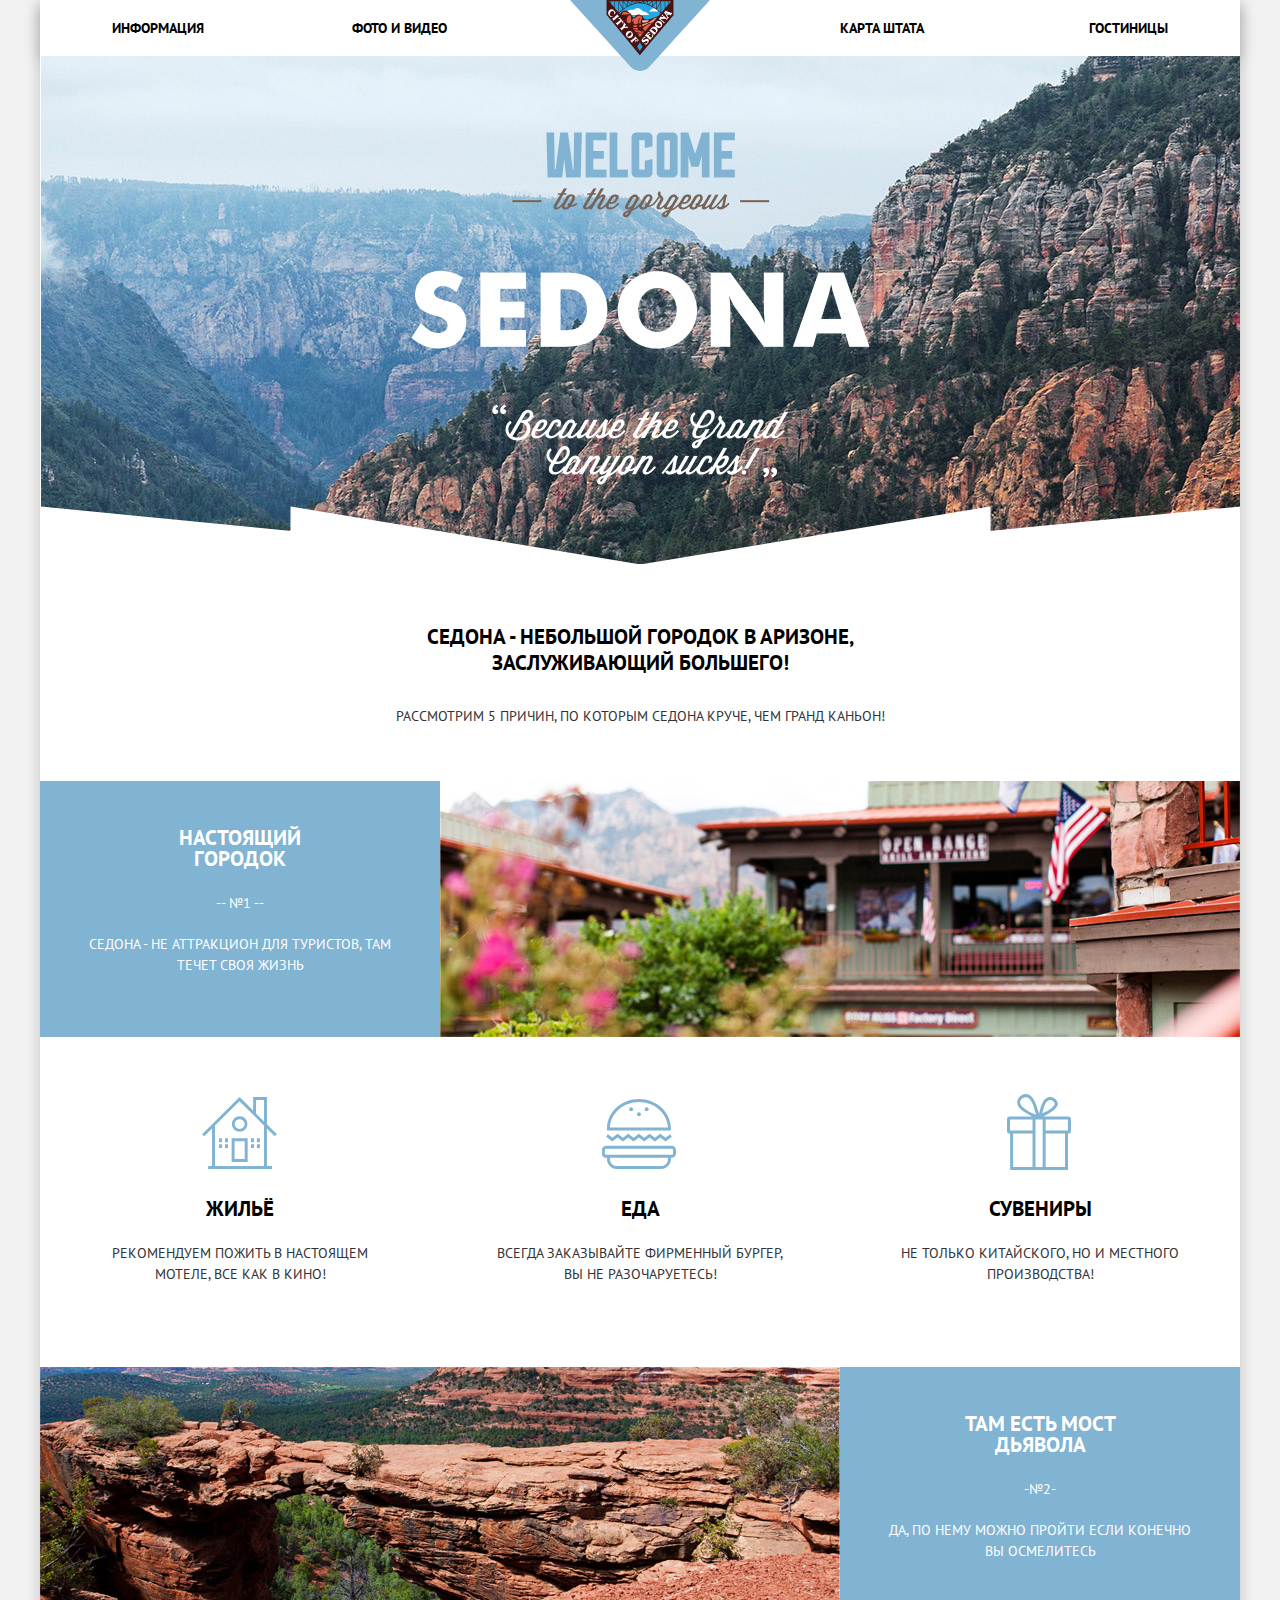
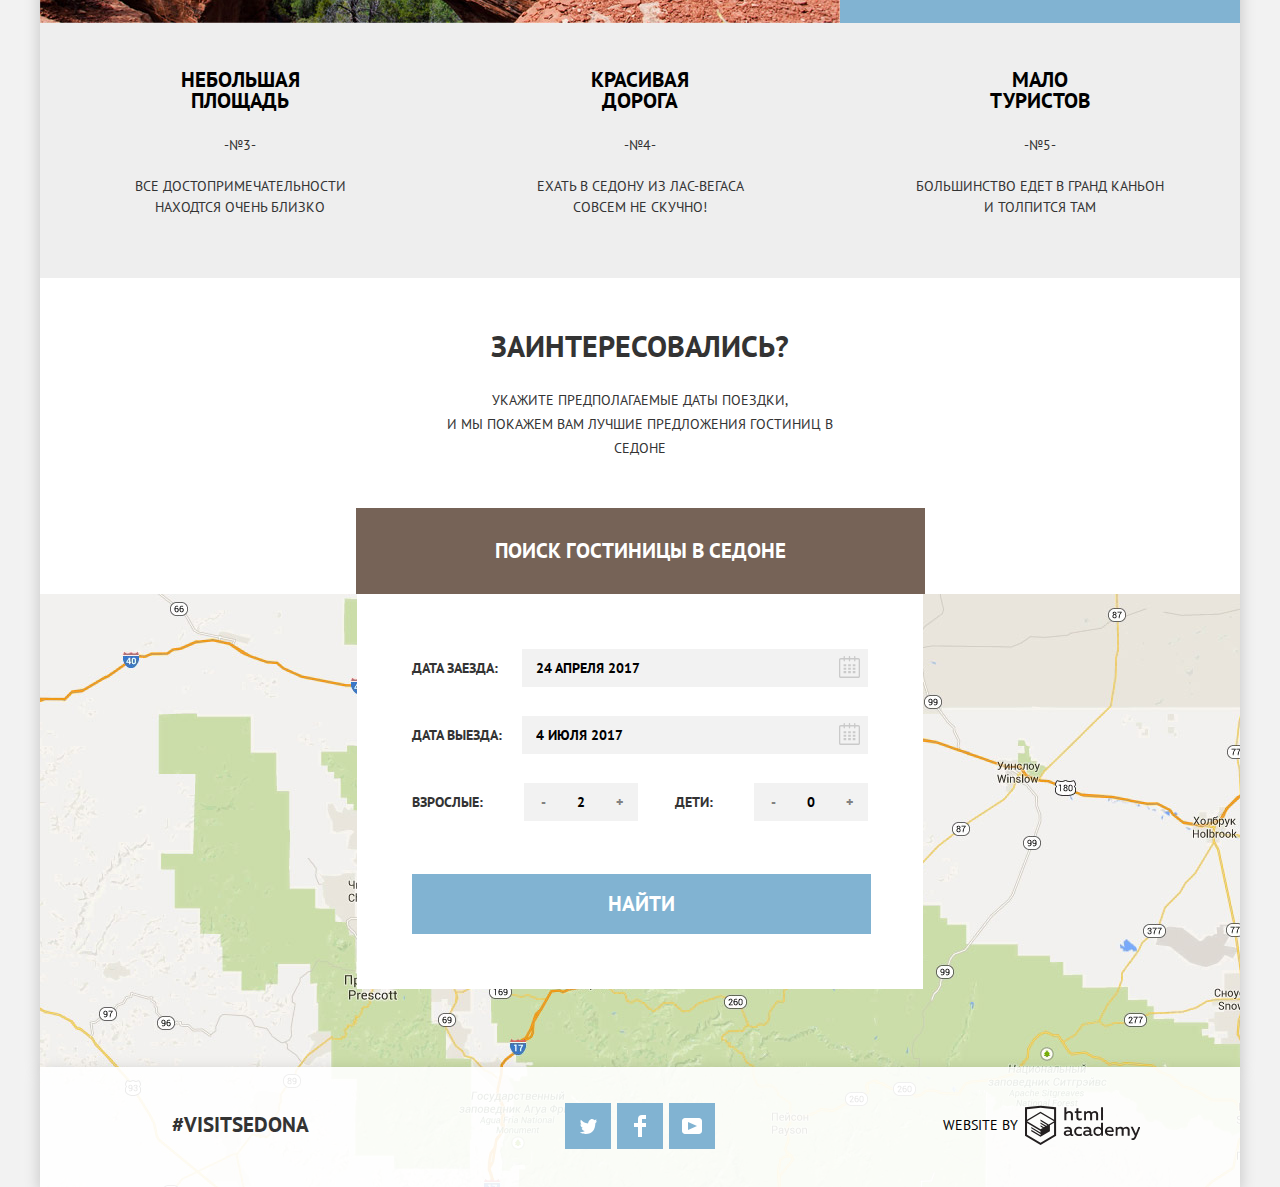
==== commit 002a1423: "JS исправления" ====
--- a/index.html
+++ b/index.html
@@ -38,6 +38,7 @@
                 <p>-- №1 --</p>
                 <p class="feature-promo">Седона - не аттракцион для туристов,
                   там течет своя жизнь</p>
+
               </div>
               <div class="feature-img">
                 <img src="img/real-city.jpg" width="800" height="256" alt="Настоящий городок">
@@ -111,42 +112,43 @@
           <p class="search-intro">Укажите предполагаемые даты поездки,<br>
           и мы покажем вам лучшие предложения гостиниц в Седоне</p>
           <button class="button search-button" type="button">Поиск гостиницы в Седоне</button>
-          <div class="modal modal-search-form">
-            <form class="search-form" action="https://echo.htmlacademy.ru" method="post">
+
+        </section>
+        <div class="modal modal-search-form">
+          <form class="search-form" action="https://echo.htmlacademy.ru" method="post">
+            <p class="search-item">
+              <label for="arrival-date">Дата заезда:</label>
+              <input id="arrival-date" type="text" name="arrival-date" placeholder="24 апреля 2017">
+              <button class="button calendar-icon" type="button">
+                <span class="visually-hidden">Календарь</span>
+                <svg xmlns="http://www.w3.org/2000/svg" width="21" height="22"><path d="M19.251 2.025h-2.845V.648c0-.381-.294-.689-.656-.689-.363 0-.656.308-.656.689v1.377h-3.938V.648c0-.381-.294-.689-.655-.689-.363 0-.657.308-.657.689v1.377H5.906V.648c0-.381-.294-.689-.656-.689-.363 0-.657.308-.657.689v1.377H1.75C.784 2.025 0 2.847 0 3.862v16.302C0 21.179.784 22 1.75 22h17.501c.966 0 1.749-.821 1.749-1.836V3.862c0-1.015-.783-1.837-1.749-1.837zm.437 18.139a.448.448 0 0 1-.437.459H1.75a.45.45 0 0 1-.438-.459V3.862a.45.45 0 0 1 .438-.459h2.844v1.378c0 .381.294.689.657.689.362 0 .656-.308.656-.689V3.403h3.938v1.378c0 .381.294.689.657.689.361 0 .655-.308.655-.689V3.403h3.938v1.378c0 .381.293.689.656.689.362 0 .656-.308.656-.689V3.403h2.845c.241 0 .437.206.437.459v16.302z"/><path d="M4.594 8.225h2.625v2.066H4.594zM4.594 11.668h2.625v2.067H4.594zM4.594 15.112h2.625v2.066H4.594zM9.188 15.112h2.625v2.066H9.188zM9.188 11.668h2.625v2.067H9.188zM9.188 8.225h2.625v2.066H9.188zM13.781 15.112h2.625v2.066h-2.625zM13.781 11.668h2.625v2.067h-2.625zM13.781 8.225h2.625v2.066h-2.625z"/></svg>
+              </button>
+            </p>
+            <p class="search-item">
+              <label for="departure-date">Дата выезда:</label>
+              <input id="departure-date" type="text" name="departure-date" placeholder="4 июля 2017">
+              <button class="button calendar-icon" type="button">
+                <span class="visually-hidden">Календарь</span>
+                <svg xmlns="http://www.w3.org/2000/svg" width="21" height="22"><path d="M19.251 2.025h-2.845V.648c0-.381-.294-.689-.656-.689-.363 0-.656.308-.656.689v1.377h-3.938V.648c0-.381-.294-.689-.655-.689-.363 0-.657.308-.657.689v1.377H5.906V.648c0-.381-.294-.689-.656-.689-.363 0-.657.308-.657.689v1.377H1.75C.784 2.025 0 2.847 0 3.862v16.302C0 21.179.784 22 1.75 22h17.501c.966 0 1.749-.821 1.749-1.836V3.862c0-1.015-.783-1.837-1.749-1.837zm.437 18.139a.448.448 0 0 1-.437.459H1.75a.45.45 0 0 1-.438-.459V3.862a.45.45 0 0 1 .438-.459h2.844v1.378c0 .381.294.689.657.689.362 0 .656-.308.656-.689V3.403h3.938v1.378c0 .381.294.689.657.689.361 0 .655-.308.655-.689V3.403h3.938v1.378c0 .381.293.689.656.689.362 0 .656-.308.656-.689V3.403h2.845c.241 0 .437.206.437.459v16.302z"/><path d="M4.594 8.225h2.625v2.066H4.594zM4.594 11.668h2.625v2.067H4.594zM4.594 15.112h2.625v2.066H4.594zM9.188 15.112h2.625v2.066H9.188zM9.188 11.668h2.625v2.067H9.188zM9.188 8.225h2.625v2.066H9.188zM13.781 15.112h2.625v2.066h-2.625zM13.781 11.668h2.625v2.067h-2.625zM13.781 8.225h2.625v2.066h-2.625z"/></svg>
+              </button>
+            </p>
+            <div class="wrapper">
               <p class="search-item">
-                <label for="arrival-date">Дата заезда:</label>
-                <input id="arrival-date" type="text" name="arrival-date" placeholder="24 апреля 2017">
-                <button class="button calendar-icon" type="button">
-                  <span class="visually-hidden">Календарь</span>
-                  <svg xmlns="http://www.w3.org/2000/svg" width="21" height="22"><path d="M19.251 2.025h-2.845V.648c0-.381-.294-.689-.656-.689-.363 0-.656.308-.656.689v1.377h-3.938V.648c0-.381-.294-.689-.655-.689-.363 0-.657.308-.657.689v1.377H5.906V.648c0-.381-.294-.689-.656-.689-.363 0-.657.308-.657.689v1.377H1.75C.784 2.025 0 2.847 0 3.862v16.302C0 21.179.784 22 1.75 22h17.501c.966 0 1.749-.821 1.749-1.836V3.862c0-1.015-.783-1.837-1.749-1.837zm.437 18.139a.448.448 0 0 1-.437.459H1.75a.45.45 0 0 1-.438-.459V3.862a.45.45 0 0 1 .438-.459h2.844v1.378c0 .381.294.689.657.689.362 0 .656-.308.656-.689V3.403h3.938v1.378c0 .381.294.689.657.689.361 0 .655-.308.655-.689V3.403h3.938v1.378c0 .381.293.689.656.689.362 0 .656-.308.656-.689V3.403h2.845c.241 0 .437.206.437.459v16.302z"/><path d="M4.594 8.225h2.625v2.066H4.594zM4.594 11.668h2.625v2.067H4.594zM4.594 15.112h2.625v2.066H4.594zM9.188 15.112h2.625v2.066H9.188zM9.188 11.668h2.625v2.067H9.188zM9.188 8.225h2.625v2.066H9.188zM13.781 15.112h2.625v2.066h-2.625zM13.781 11.668h2.625v2.067h-2.625zM13.781 8.225h2.625v2.066h-2.625z"/></svg>
-                </button>
+                <label for="aduls">Взрослые:</label>
+                <button class="button less-button" type="button">-</button>
+                <input  class="number-of-aduls" id="aduls" type="number" name="aduls" min="0" placeholder="2">
+                <button class="button more-button" type="button">+</button>
               </p>
-              <p class="search-item">
-                <label for="departure-date">Дата выезда:</label>
-                <input id="departure-date" type="text" name="departure-date" placeholder="4 июля 2017">
-                <button class="button calendar-icon" type="button">
-                  <span class="visually-hidden">Календарь</span>
-                  <svg xmlns="http://www.w3.org/2000/svg" width="21" height="22"><path d="M19.251 2.025h-2.845V.648c0-.381-.294-.689-.656-.689-.363 0-.656.308-.656.689v1.377h-3.938V.648c0-.381-.294-.689-.655-.689-.363 0-.657.308-.657.689v1.377H5.906V.648c0-.381-.294-.689-.656-.689-.363 0-.657.308-.657.689v1.377H1.75C.784 2.025 0 2.847 0 3.862v16.302C0 21.179.784 22 1.75 22h17.501c.966 0 1.749-.821 1.749-1.836V3.862c0-1.015-.783-1.837-1.749-1.837zm.437 18.139a.448.448 0 0 1-.437.459H1.75a.45.45 0 0 1-.438-.459V3.862a.45.45 0 0 1 .438-.459h2.844v1.378c0 .381.294.689.657.689.362 0 .656-.308.656-.689V3.403h3.938v1.378c0 .381.294.689.657.689.361 0 .655-.308.655-.689V3.403h3.938v1.378c0 .381.293.689.656.689.362 0 .656-.308.656-.689V3.403h2.845c.241 0 .437.206.437.459v16.302z"/><path d="M4.594 8.225h2.625v2.066H4.594zM4.594 11.668h2.625v2.067H4.594zM4.594 15.112h2.625v2.066H4.594zM9.188 15.112h2.625v2.066H9.188zM9.188 11.668h2.625v2.067H9.188zM9.188 8.225h2.625v2.066H9.188zM13.781 15.112h2.625v2.066h-2.625zM13.781 11.668h2.625v2.067h-2.625zM13.781 8.225h2.625v2.066h-2.625z"/></svg>
-                </button>
+              <p class="childrens search-item">
+                <label for="childrens">Дети:</label>
+                <button class="button less-button" type="button">-</button>
+                <input  class="amount-of-children" id="childrens" type="number" name="childrens" min="0" placeholder="0">
+                <button class="button more-button" type="button">+</button>
               </p>
-              <div class="wrapper">
-                <p class="search-item">
-                  <label for="aduls">Взрослые:</label>
-                  <button class="button less-button" type="button">-</button>
-                  <input  class="number-of-aduls" id="aduls" type="number" name="aduls" min="0" placeholder="2">
-                  <button class="button more-button" type="button">+</button>
-                </p>
-                <p class="childrens search-item">
-                  <label for="childrens">Дети:</label>
-                  <button class="button less-button" type="button">-</button>
-                  <input  class="amount-of-children" id="childrens" type="number" name="childrens" min="0" placeholder="0">
-                  <button class="button more-button" type="button">+</button>
-                </p>
-              </div>
-              <button class="button find-button" type="submit">Найти</button>
-            </form>
-          </div>
-        </section>
+            </div>
+            <button class="button find-button" type="submit">Найти</button>
+          </form>
+        </div>
         <div class="map-block">
           <iframe src="https://www.google.com/maps/embed?pb=!1m18!1m12!1m3!1d418225.34865758294!2d-111.92869139653995!3d35.022700244010885!2m3!1f0!2f0!3f0!3m2!1i1024!2i768!4f13.1!3m3!1m2!1s0x872da132f942b00d%3A0x5548c523fa6c8efd!2z0KHQtdC00L7QvdCwLCDQkNGA0LjQt9C-0L3QsCA4NjMzNiwg0KHQqNCQ!5e0!3m2!1sru!2sru!4v1536931766432"
           width="1200" height="473" frameborder="0" style="border:0" allowfullscreen></iframe>
--- a/css/style.css
+++ b/css/style.css
@@ -186,6 +186,7 @@
   position: relative;
   width: 400px;
   max-height: 330px;
+  padding-bottom: 82px;
   overflow-y: auto;
 }
 
@@ -631,6 +632,7 @@
   min-height: 56px;
   margin: 0 auto;
   padding: 0;
+  /*background-color: rgba(255, 255, 255, 0.9);*/
 }
 
 .inner-page .main-header {
@@ -707,7 +709,6 @@
           flex-direction: row;
   -ms-flex-wrap: wrap;
       flex-wrap: wrap;
-  margin-bottom: 50px;
 }
 
 .feature-item {
@@ -765,6 +766,7 @@
           flex-direction: row;
   min-width: 400px;
   max-height: 256px;
+  padding-bottom: 60px;
   overflow-y: auto;
 }
 
@@ -778,9 +780,8 @@
   margin-bottom: 24px;
 }
 
-.search-intro {
+.hotels-search p {
   margin: 0 auto;
-  margin-bottom: 47px;
   width: 438px;
 }
 
@@ -790,12 +791,15 @@
 }
 
 .hotels-search {
-  position: relative;
-  z-index: 5;
+  padding-top: 50px;
+  background-color: #ffffff;
+  position: relative;
+  z-index: 4;
 }
 
 .search-button {
   position: relative;
+  margin-top: 48px;
   padding: 30px 139px;
   z-index: 4;
 }
@@ -839,7 +843,7 @@
 }
 
 .modal-search-form {
-  animation: bounce 0.5s;
+  animation: bounce 5s;
 }
 
 .modal-none {
@@ -956,16 +960,18 @@
   position: relative;
 }
 
+.map-block iframe {
+  display: block;
+  position: relative;
+  z-index: 2;
+}
+
 .map-block img {
   position: absolute;
   top: 0;
   left: 0;
   margin-bottom: -120px;
   z-index: 1;
-}
-
-.map-block iframe {
-  z-index: 2;
 }
 
 .filter {
@@ -1382,14 +1388,11 @@
   -webkit-box-direction: normal;
       -ms-flex-direction: row;
           flex-direction: row;
-}
-
-.main-footer > .container {
-  background-color: rgba(255, 255, 255, 0.9);
+  z-index: 2;
 }
 
 .footer-hashtag {
-  padding-top: 46px;
+  padding-top: 45px;
   max-width: 400px;
   background-color: rgba(255, 255, 255, 0.9);
 }
@@ -1458,7 +1461,7 @@
 }
 
 .footer-copyright p {
-  padding-top: 32px;
+  padding-top: 31px;
   padding-left: 2px;
 }
 
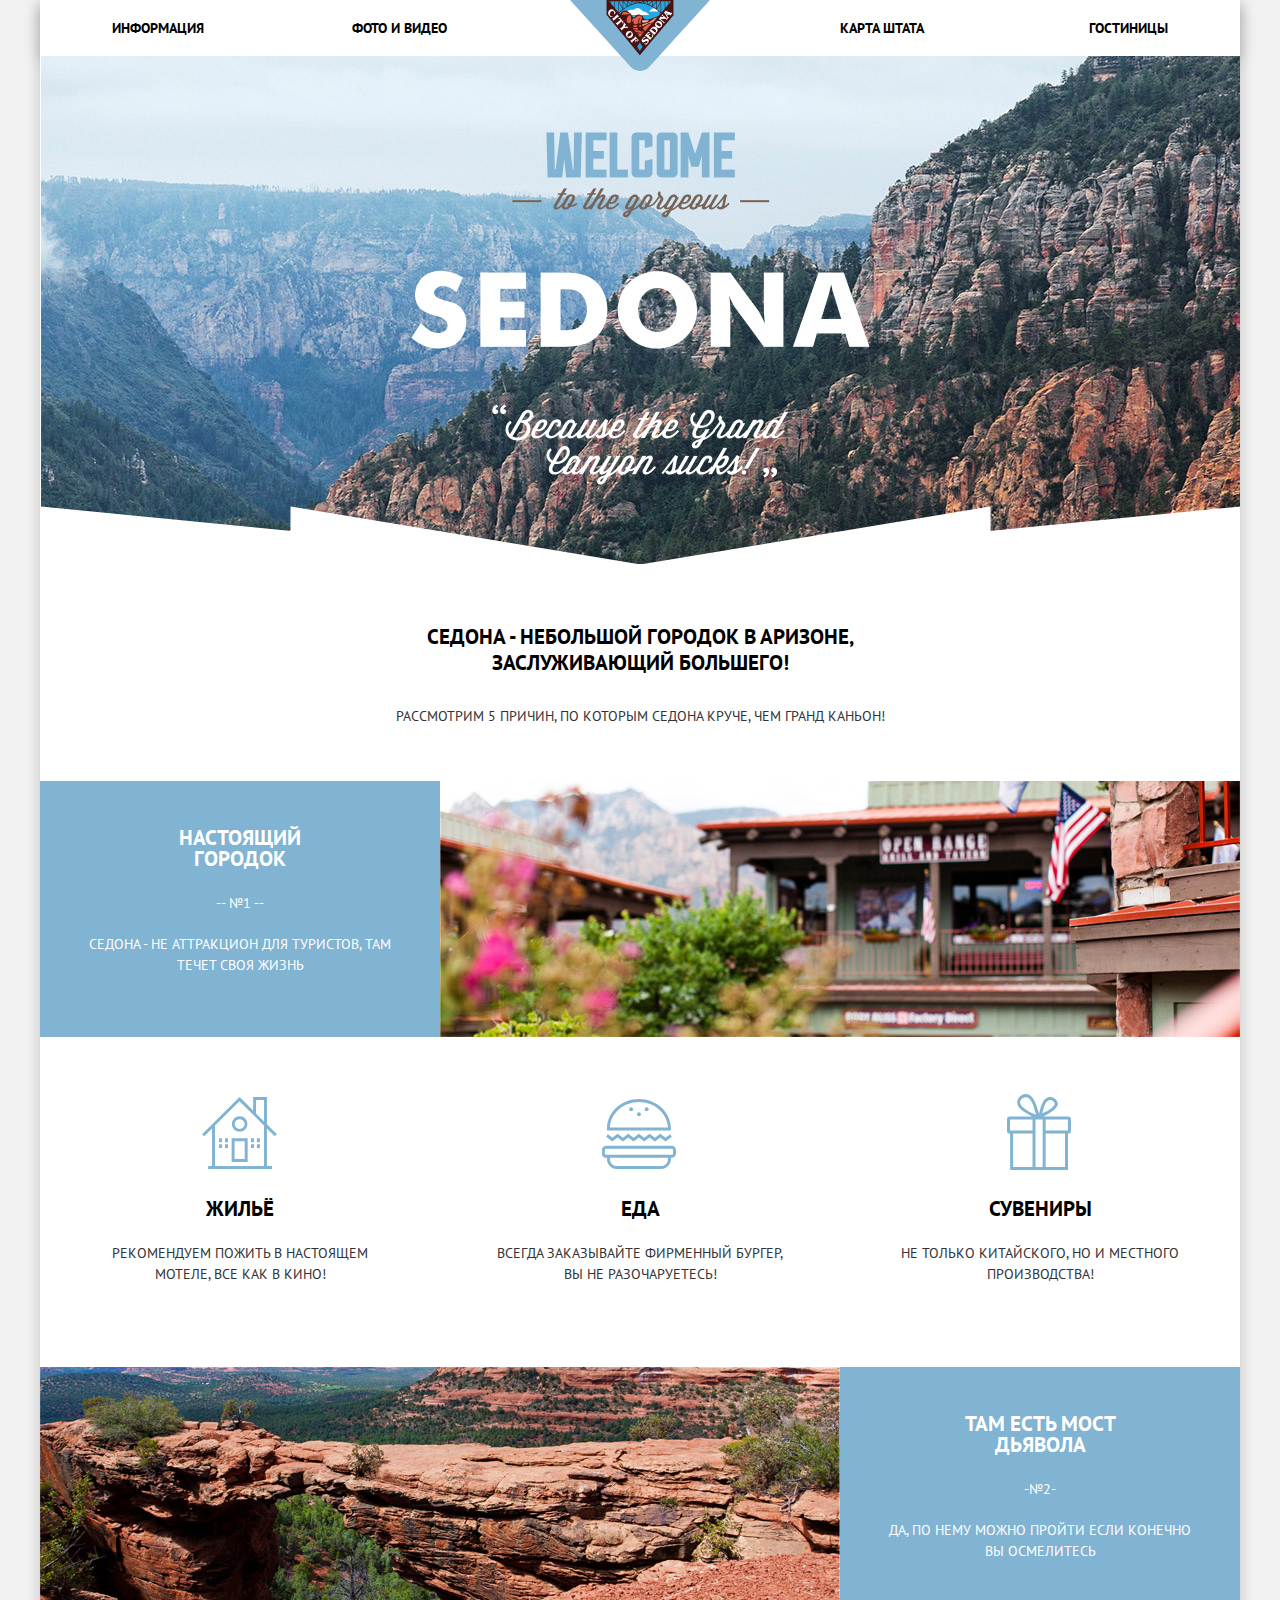
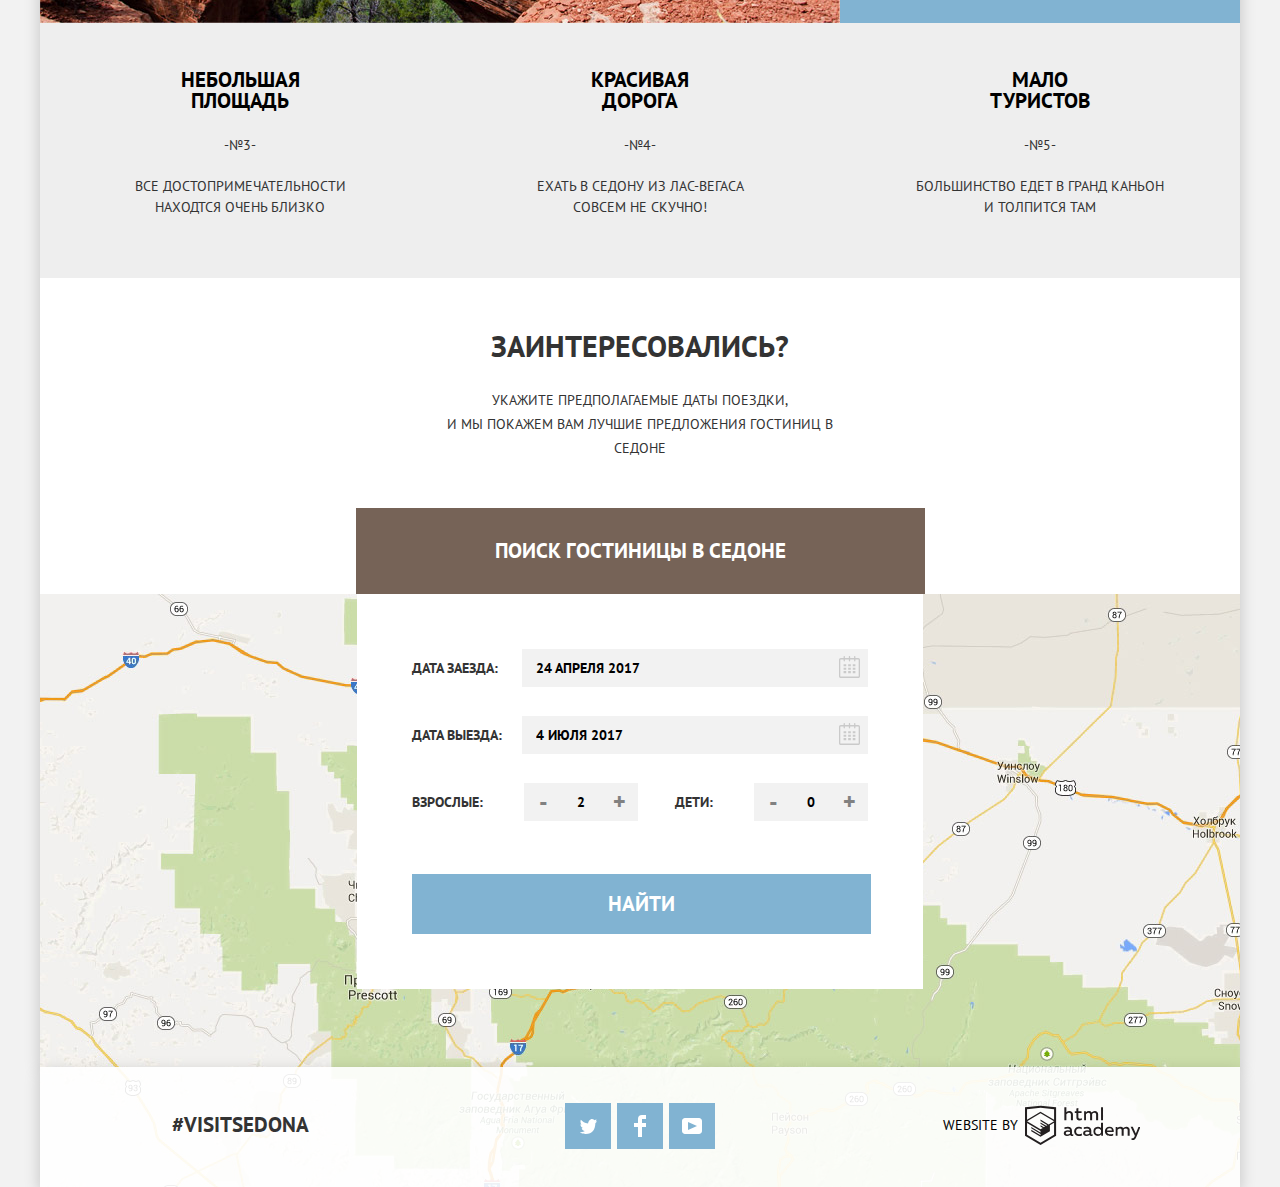
==== commit a8219c23: "Мелкие корректировки" ====
--- a/index.html
+++ b/index.html
@@ -38,7 +38,6 @@
                 <p>-- №1 --</p>
                 <p class="feature-promo">Седона - не аттракцион для туристов,
                   там течет своя жизнь</p>
-
               </div>
               <div class="feature-img">
                 <img src="img/real-city.jpg" width="800" height="256" alt="Настоящий городок">
@@ -112,7 +111,6 @@
           <p class="search-intro">Укажите предполагаемые даты поездки,<br>
           и мы покажем вам лучшие предложения гостиниц в Седоне</p>
           <button class="button search-button" type="button">Поиск гостиницы в Седоне</button>
-
         </section>
         <div class="modal modal-search-form">
           <form class="search-form" action="https://echo.htmlacademy.ru" method="post">
--- a/css/style.css
+++ b/css/style.css
@@ -321,6 +321,9 @@
 
 .less-button,
 .more-button {
+  font-size: 24px;
+  line-height: 26px;
+  font-weight: 700;
   color: #818181;
 
   background-color: #f2f2f2;
@@ -329,15 +332,19 @@
 .less-button:hover,
 .more-button:hover {
   color: #000000;
-
-  background-color: #f2f2f2;
+  background-color: #ebebeb
 }
 
 .less-button:active,
 .more-button:active {
   color: #81b3d2;
-
-  background-color: #5496bd;
+  background-color: #ffffff;
+  outline : 2px solid #e5e5e5;
+}
+
+.less-button:focus,
+.more-button:focus {
+  outline : 2px solid #e5e5e5;
 }
 
 .find-button {
@@ -632,7 +639,6 @@
   min-height: 56px;
   margin: 0 auto;
   padding: 0;
-  /*background-color: rgba(255, 255, 255, 0.9);*/
 }
 
 .inner-page .main-header {
@@ -722,7 +728,6 @@
   -webkit-box-pack: center;
       -ms-flex-pack: center;
           justify-content: center;
-  /*min-height: 256px;*/
 }
 
 .feature-img {
@@ -835,6 +840,28 @@
   }
 }
 
+@keyframes shake {
+  0%,
+  100% {
+    transform: translateX(0);
+  }
+
+  10%,
+  30%,
+  50%,
+  70%,
+  90% {
+    transform: translateX(-10px);
+  }
+
+  20%,
+  40%,
+  60%,
+  80% {
+    transform: translateX(10px);
+  }
+}
+
 /*---Всплывающее окно---*/
 .modal {
   position: relative;
@@ -843,11 +870,15 @@
 }
 
 .modal-search-form {
-  animation: bounce 5s;
+  animation: bounce 0.5s;
 }
 
 .modal-none {
   display: none;
+}
+
+.modal-error {
+  animation: shake 0.6s;
 }
 
 .search-form {
@@ -1084,8 +1115,6 @@
   width: 314px;
   height: 32px;
   margin-bottom: 21px;
-
-  /*font-size: 0;*/
 
   border: 2px solid #ffffff;
   border-radius: 2px;
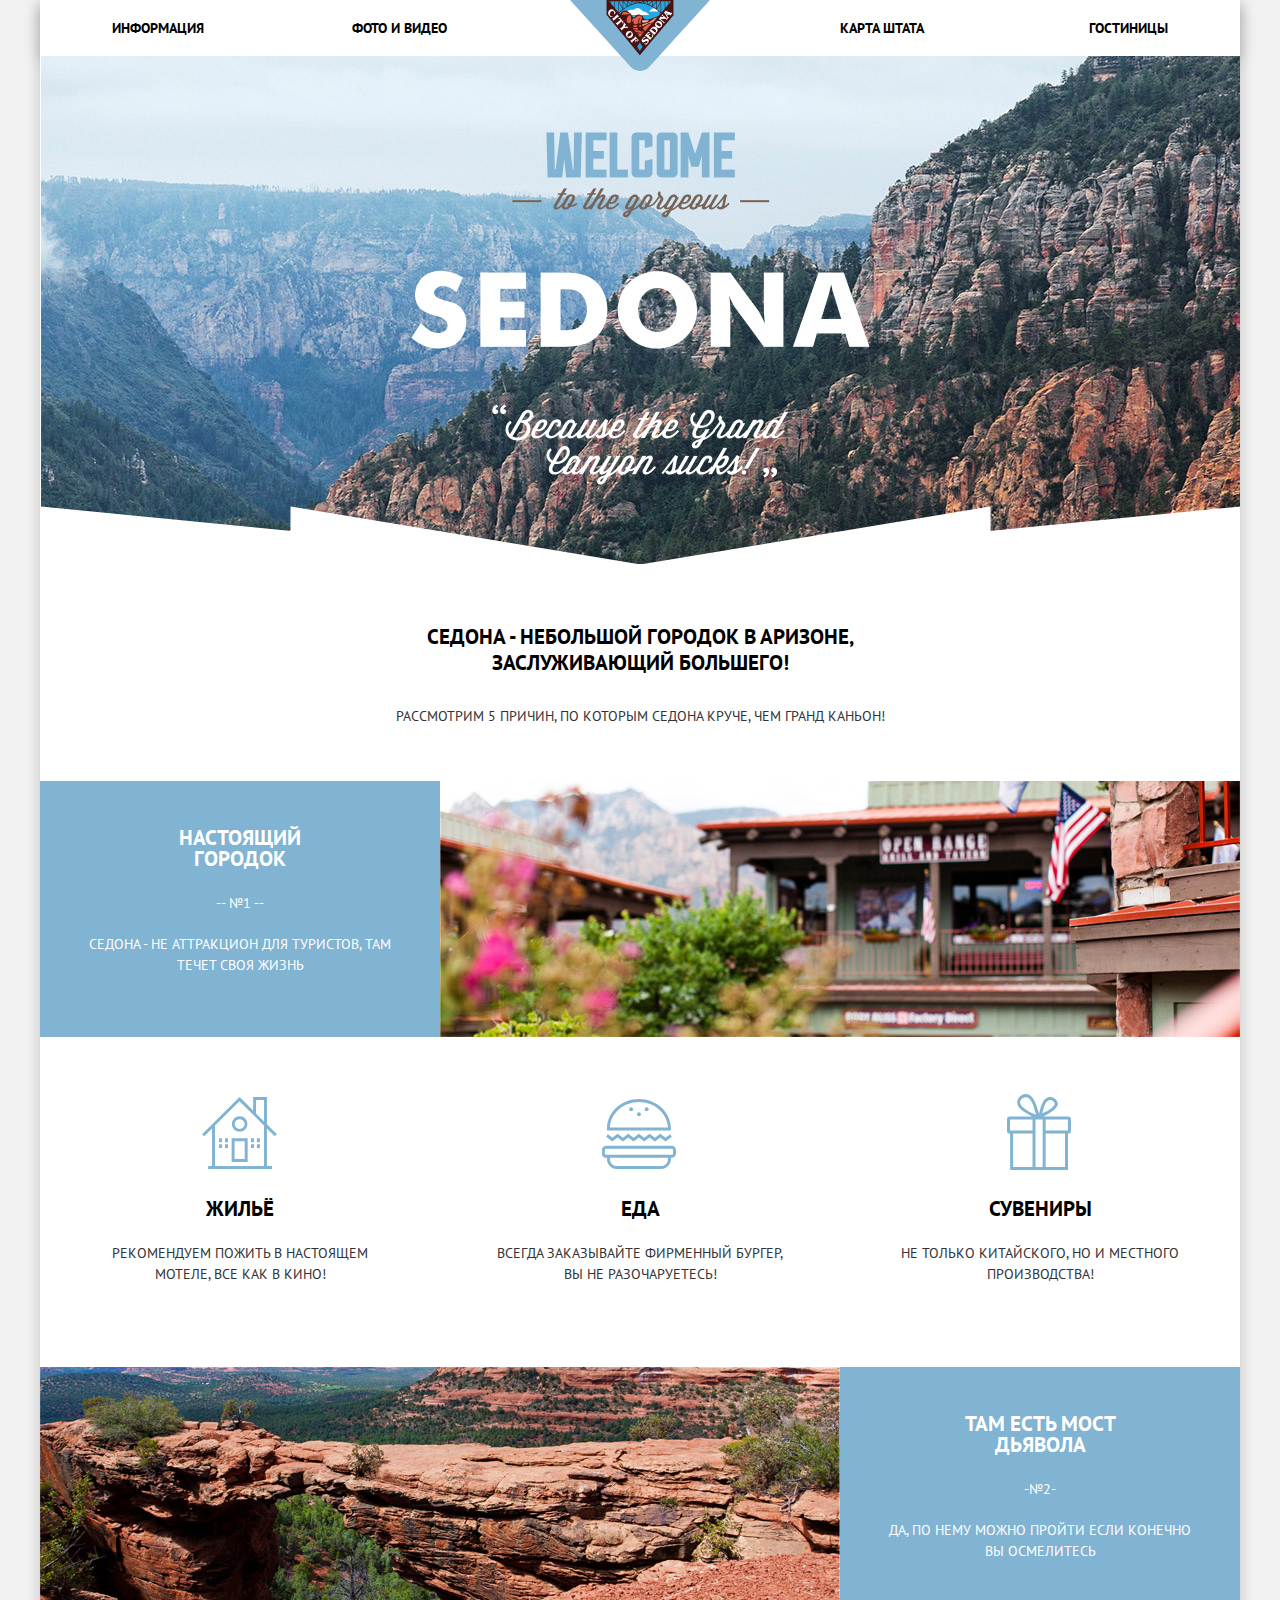
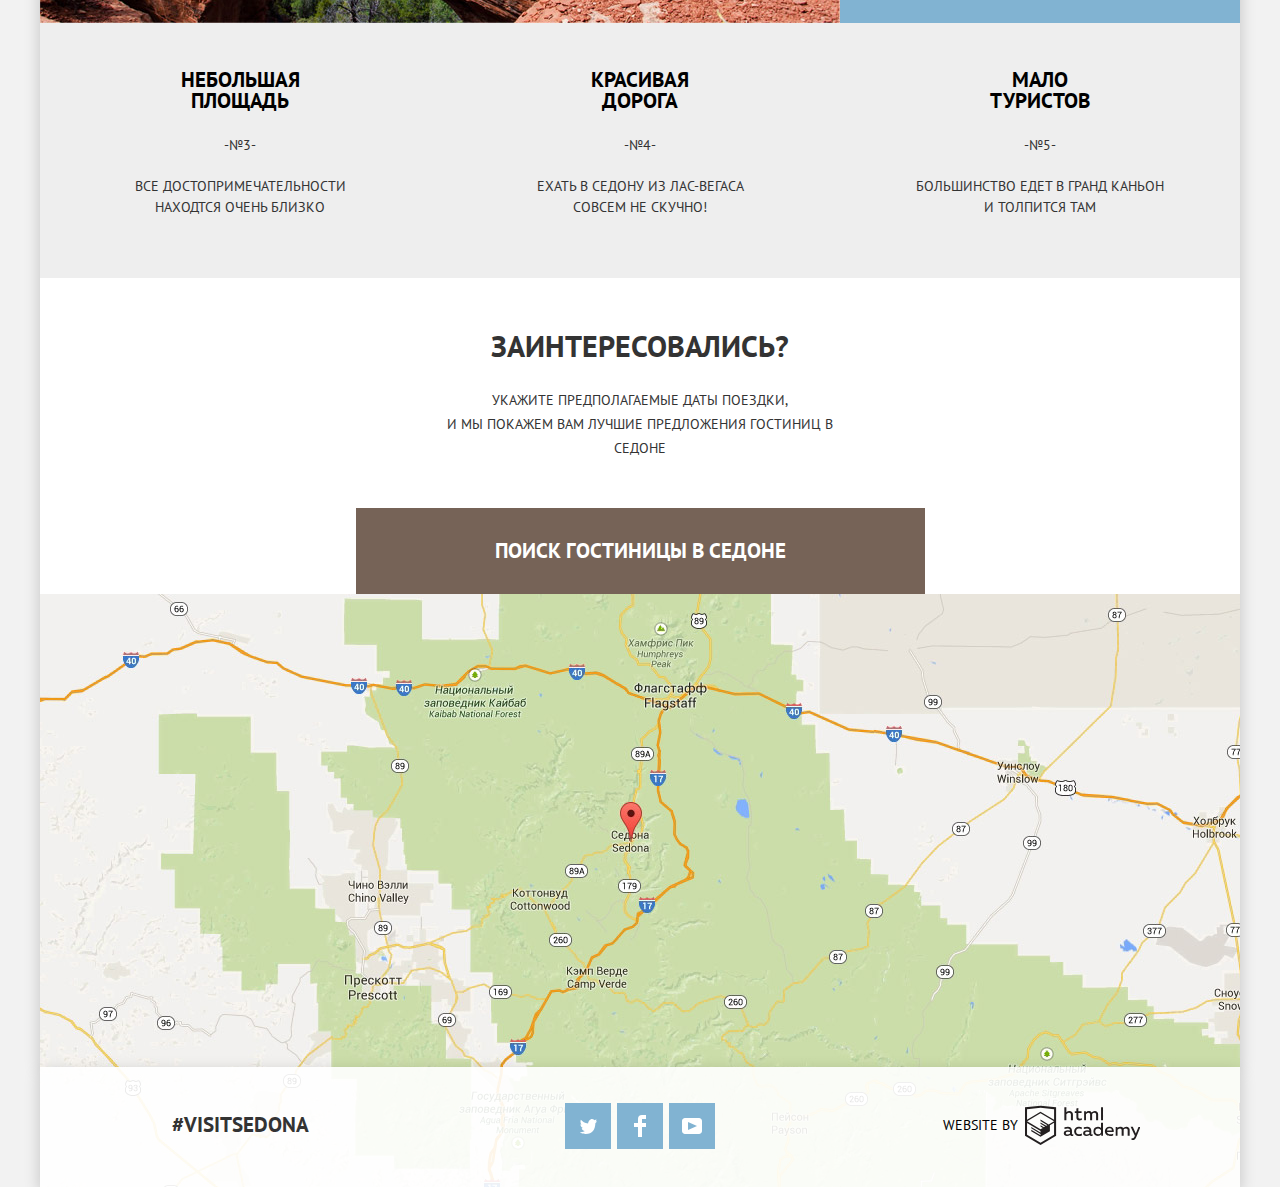
==== commit 98d95640: "Скрыл форму по умолчанию" ====
--- a/index.html
+++ b/index.html
@@ -112,7 +112,7 @@
           и мы покажем вам лучшие предложения гостиниц в Седоне</p>
           <button class="button search-button" type="button">Поиск гостиницы в Седоне</button>
         </section>
-        <div class="modal modal-search-form">
+        <div class="modal modal-search-form modal-none">
           <form class="search-form" action="https://echo.htmlacademy.ru" method="post">
             <p class="search-item">
               <label for="arrival-date">Дата заезда:</label>
@@ -149,7 +149,7 @@
         </div>
         <div class="map-block">
           <iframe src="https://www.google.com/maps/embed?pb=!1m18!1m12!1m3!1d418225.34865758294!2d-111.92869139653995!3d35.022700244010885!2m3!1f0!2f0!3f0!3m2!1i1024!2i768!4f13.1!3m3!1m2!1s0x872da132f942b00d%3A0x5548c523fa6c8efd!2z0KHQtdC00L7QvdCwLCDQkNGA0LjQt9C-0L3QsCA4NjMzNiwg0KHQqNCQ!5e0!3m2!1sru!2sru!4v1536931766432"
-          width="1200" height="473" frameborder="0" style="border:0" allowfullscreen></iframe>
+          width="1200" height="473" allowfullscreen></iframe>
           <img src="img/map.jpg" width="1200" height="473" alt="Карта город Седона">
         </div>
       </main>
--- a/css/style.css
+++ b/css/style.css
@@ -994,6 +994,8 @@
 .map-block iframe {
   display: block;
   position: relative;
+  frameborder: 0;
+  border: none;
   z-index: 2;
 }
 
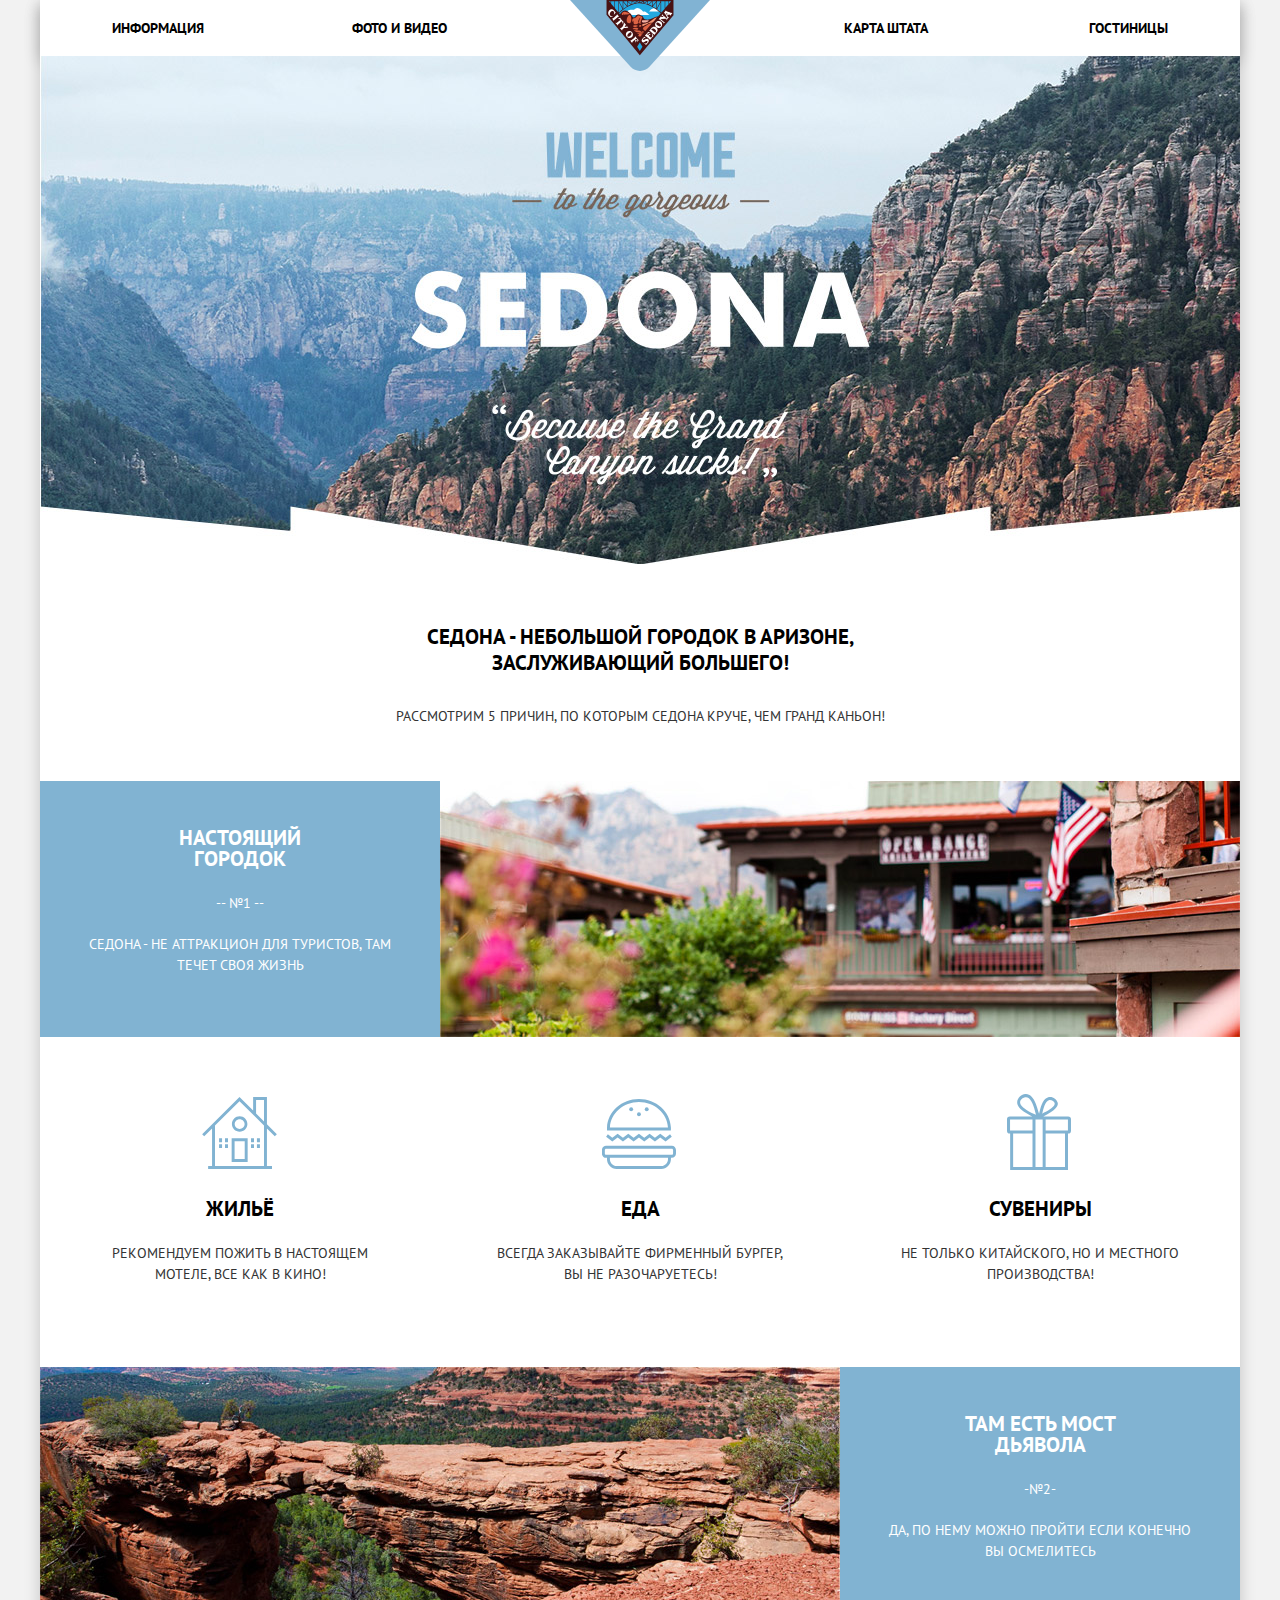
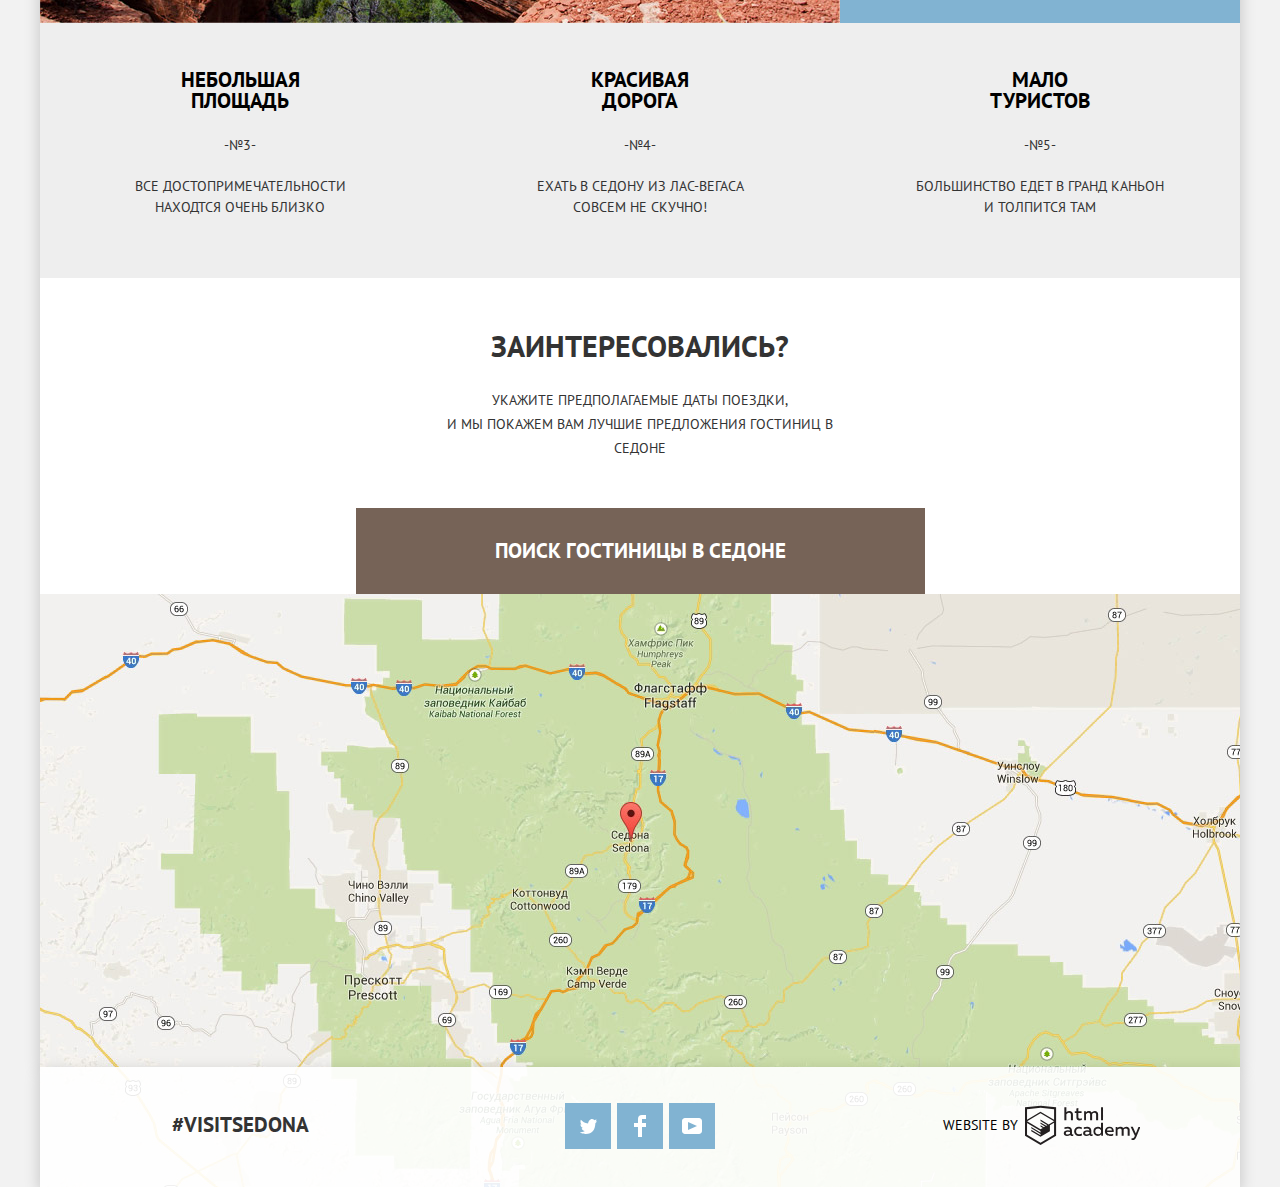
==== commit 57234f23: "Корректировка замечаний" ====
--- a/index.html
+++ b/index.html
@@ -5,7 +5,7 @@
     <title>HTML Academy: Седона</title>
     <link href="https://fonts.googleapis.com/css?family=PT+Sans:400,700&amp;subset=cyrillic" rel="stylesheet">
     <link href="css/normalize.css" rel="stylesheet">
-    <link href="css/style.css" rel="stylesheet">
+    <link href="css/style.min.css" rel="stylesheet">
   </head>
   <body class="main-page">
     <div class="grey-back">
@@ -16,10 +16,11 @@
           </a>
           <div class="container">
             <ul class="site-navigation">
-              <li class="left-item"><a href="#">Информация</a></li>
-              <li class="left-item"><a href="#">Фото и видео</a></li>
-              <li class="right-item"><a href="#">Карта штата</a></li>
-              <li class="right-item"><a href="hotels.html">Гостиницы</a></li>
+              <li><a href="#">Информация</a></li>
+              <li><a href="#">Фото и видео</a></li>
+              <li class="center-item"></li>
+              <li><a href="#">Карта штата</a></li>
+              <li><a href="hotels.html">Гостиницы</a></li>
             </ul>
           </div>
         </nav>
@@ -186,6 +187,6 @@
           </div>
         </footer>
     </div>
-    <script src="js/modal.js"></script>
+    <script src="js/modal.min.js"></script>
   </body>
 </html>
--- a/css/style.min.css
+++ b/css/style.min.css
@@ -0,0 +1,2 @@
+body{min-width:1200px;height:auto;margin:0;padding:0;font-family:"PT Sans","Arial","sans-serif";font-size:14px;line-height:21px;font-weight:400;color:#333;text-transform:uppercase}a{text-decoration:none}img{max-width:100%;height:auto}.visually-hidden:not(:focus):not(:active),input[type=checkbox].visually-hidden,input[type=radio].visually-hidden{position:absolute;width:1px;height:1px;margin:-1px;border:0;padding:0;white-space:nowrap;-webkit-clip-path:insert(100%);clip-path:insert(100%);clip:rect(0 0 0 0);overflow:hidden}.button{font:inherit;text-align:center;color:#fff;vertical-align:middle;text-transform:uppercase;border:0}.button:hover{background-color:#604e43}.button:active{color:rgba(255,255,255,.3);background-color:#503e33}.grey-back{background-color:#f2f2f2}.background-index{position:relative;z-index:1;height:564px;margin-bottom:60px;margin-top:-56px;background-color:#748186;background-image:url(../img/background-index.jpg);background-position:top center;background-repeat:no-repeat}.main-header,.main-content,.main-footer{-webkit-box-shadow:0 5px 15px 0 rgba(0,1,1,.2);box-shadow:0 5px 15px 0 rgba(0,1,1,.2)}.main-navigation{position:relative;z-index:2;font-size:14px;line-height:26px;font-weight:700;color:#000;background-color:#fff}.site-navigation{list-style:none}.site-navigation a{color:#000}.site-navigation a:hover,.site-navigation a:focus{color:#81b3d2}.site-navigation a:active{opacity:.3}.site-navigation .site-navigation-current{color:#766357}.main-title{font-size:21px;line-height:26px;font-weight:700;color:#000;text-align:center;background-color:#fff}.feature-title{text-align:center}.feature-list{margin:0;padding:0;list-style:none;text-align:center}.feature-item h3{width:151px;margin:0 auto;margin-top:46px;margin-bottom:24px;padding:0;font-size:21px;line-height:21px;font-weight:700;color:#000;background-color:#fff}.feature-item p{margin:0;margin-bottom:20px}.feature-item-wide{color:#fff;background-color:#81b3d2}.feature-item-wide h3{margin:0 auto;margin-top:46px;margin-bottom:24px;font-size:21px;line-height:21px;font-weight:700;color:#fff;background-color:#81b3d2}.advantage-list{padding:0;list-style:none;text-align:center}.advantage-item{position:relative;width:400px;max-height:330px;padding-bottom:82px;overflow-y:auto}.icon-lodging::before{content:"";position:absolute;width:75px;height:72px;top:60px;left:162px;background-image:url(../img/icon-1.svg);background-position:top center;background-repeat:no-repeat}.icon-food::before{content:"";position:absolute;width:74px;height:70px;top:62px;left:162px;background-image:url(../img/icon-2.svg);background-position:top center;background-repeat:no-repeat}.icon-suvenirs::before{content:"";position:absolute;width:64px;height:76px;top:57px;left:167px;background-image:url(../img/icon-3.svg);background-position:top center;background-repeat:no-repeat}.advantage-item h3{font-size:21px;line-height:21px;font-weight:700;max-width:152px;margin:0 auto;margin-top:161px;margin-bottom:24px}.advantage-item p{margin-bottom:40px}.feature-item-grey{background-color:#eee}.feature-item-grey h3{font-size:21px;line-height:21px;font-weight:700;background-color:#eee}.hotels-search{text-align:center}.hotels-search b{font-size:30px;line-height:36px;font-weight:700}.search-intro{font-size:14px;line-height:24px;font-weight:400}.search-button{font-size:21px;line-height:26px;font-weight:700;background-color:#766357}.search-item{font-size:14px;line-height:26px;font-weight:700}.search-item input{font:inherit;text-transform:uppercase;background-color:#f2f2f2}.search-item input:hover{background-color:#ebebeb}.search-item input:active{background-color:#fff;outline:2px solid #e5e5e5}.search-item input:focus{outline:2px solid #e5e5e5}.calendar-icon{background-color:transparent;fill:#cacaca}.calendar-icon:hover{background-color:transparent;fill:#000}.calendar-icon:active{background-color:transparent;fill:#81b3d2}.less-button,.more-button{font-size:24px;line-height:26px;font-weight:700;color:#818181;background-color:#f2f2f2}.less-button:hover,.more-button:hover{color:#000;background-color:#ebebeb}.less-button:active,.more-button:active{color:#81b3d2;background-color:#fff;outline:2px solid #e5e5e5}.less-button:focus,.more-button:focus{outline:2px solid #e5e5e5}.find-button{font-size:21px;line-height:26px;font-weight:700;background-color:#81b3d2}.find-button:hover{background-color:#669ec0}.find-button:active{color:rgba(255,255,255,.3);background-color:#5496bd}.inner-page{background-color:#fff}.filters{min-height:217px;margin-bottom:29px;color:#fff;background-color:#457aa6;background-image:url(../img/background-filter.jpg);background-repeat:no-repeat}.filter-title{font-size:16px;line-height:21px;font-weight:700}.filter fieldset{padding-bottom:0;border:0}.filter ul{margin:0;padding:0;list-style:none}.filter-item input[type=text]{width:87px;background-color:transparent;outline:2px solid #fff}.filter-item input[type=text]::-webkit-input-placeholder{color:#fff}.filter-item input[type=text]:-ms-input-placeholder{color:#fff}.filter-item input[type=text]::-ms-input-placeholder{color:#fff}.filter-item input[type=text]::placeholder{color:#fff}.filter-button{background-color:transparent;border:2px solid #fff}.filter-button:hover{color:#000;background-color:#fff;border:2px solid #fff}.sorting{font-size:12px;line-height:18px;font-weight:400}.sorting-info{padding-left:71px}.sorting fieldset{border:0}.sorting ul{list-style:none}.sorting-info{font-size:21px;line-height:26px;font-weight:700}.sorting a{color:#818181;border-bottom:1px dotted #81b3d2}.sorting a:hover{color:#81b3d2;border-bottom:1px dotted #81b3d2}.sorting a:active{color:#000;border:0}.current a{color:#81b3d2;border:0}.sorting .sorting-marker-up,.sorting .sorting-marker-down{border:0;fill:#cacaca}.sorting .sorting-marker-up:hover,.sorting .sorting-marker-down:hover{border:0;fill:#231f20}.sorting .sorting-marker-up:active,.sorting .sorting-marker-down:active{border:0;fill:#81b3d2}.current .sorting-marker-up,.current .sorting-marker-down{border:0;fill:#81b3d2}.catalog-list{list-style:none}.catalog-item-title h3{font-size:21px;line-height:26px;font-weight:700;color:#000}.catalog-item-title h3:hover{color:#81b3d2}.catalog-item-title h3:active{color:#818181}.catalog-category,.catalog-price{font-weight:400}.catalog-rating{font-weight:400;color:#666;background-color:#f2f2f2}.moreinfo-button{font-size:14px;line-height:21px;font-weight:700;color:#fff;background-color:#81b3d2}.moreinfo-button:hover{background-color:#669ec0}.moreinfo-button:active{color:#818181;background-color:#5496bd}.booking-button{font-size:14px;line-height:21px;font-weight:700;color:#fff;background-color:#766357}.booking-button:hover{background-color:#604e43}.booking-button:active{color:#818181;background-color:#503e33}.main-footer{text-align:center}.footer-hashtag{font-size:21px;line-height:26px;font-weight:700}.social-list{list-style:none;padding-bottom:5px}.social-button svg{color:#fff;background-color:#81b3d2;fill:#fff}.social-button:hover svg{background-color:#669ec0}.social-button:active svg{color:#818181;background-color:#5496bd;fill:rgba(255,255,255,.3)}.footer-copyright p{font-size:14px;line-height:26px;font-weight:400;color:#000}.copyright-button svg{fill:#231f20}.copyright-button svg:hover{fill:#81b3d2}.copyright-button svg:active{fill:#bdbbbc}.container{display:block;position:relative;width:1200px;min-height:56px;margin:0 auto;padding:0;background-color:#fff}.footer-container{display:block;position:relative;width:1200px;min-height:56px;margin:0 auto;padding:0}.inner-page .main-header{margin-bottom:0}.site-navigation{position:relative;display:-webkit-box;display:-ms-flexbox;display:flex;-ms-flex-wrap:wrap;flex-wrap:wrap;width:1200px;margin:0;padding:0}.site-navigation li{-webkit-box-sizing:border-box;box-sizing:border-box;width:20%;padding:15px 0}.site-navigation li{text-align:left;padding-left:72px}.site-navigation li:last-of-type(n){margin-right:20%}.site-navigation li:nth-child(4),.site-navigation li:nth-child(5){text-align:right;padding-right:72px}.main-header-logo{z-index:1;position:absolute;width:140px;height:71px;top:0;left:50%;-webkit-transform:translateX(-50%);-ms-transform:translateX(-50%);transform:translateX(-50%)}.main-title{width:576px;margin:0 auto;margin-bottom:30px}.feature-title{width:576px;margin:0 auto;margin-bottom:54px}.feature-list{display:-webkit-box;display:-ms-flexbox;display:flex;-webkit-box-orient:horizontal;-webkit-box-direction:normal;-ms-flex-direction:row;flex-direction:row;-ms-flex-wrap:wrap;flex-wrap:wrap}.feature-item{display:-webkit-box;display:-ms-flexbox;display:flex;-webkit-box-orient:horizontal;-webkit-box-direction:normal;-ms-flex-direction:row;flex-direction:row;-webkit-box-pack:center;-ms-flex-pack:center;justify-content:center}.feature-img{margin:0;padding:0}.feature-img img{display:block}.feature-item-wide{width:400px;max-height:256px;overflow-y:auto}.feature-item .feature-promo{margin:0 auto;padding:0;width:302px}.advantage-list{display:-webkit-box;display:-ms-flexbox;display:flex;-webkit-box-orient:horizontal;-webkit-box-direction:normal;-ms-flex-direction:row;flex-direction:row}.feature-item-grey{display:-webkit-box;display:-ms-flexbox;display:flex;-webkit-box-orient:horizontal;-webkit-box-direction:normal;-ms-flex-direction:row;flex-direction:row;min-width:400px;max-height:256px;padding-bottom:60px;overflow-y:auto}.feature-item-grey .feature-promo{width:261px}.hotels-search b{display:block;margin:0 auto;margin-bottom:24px}.hotels-search p{margin:0 auto;width:438px}.feature-item{position:relative;z-index:4}.hotels-search{padding-top:50px;background-color:#fff;position:relative;z-index:4}.search-button{position:relative;margin-top:48px;padding:30px 139px;z-index:4}.modal-search-form{z-index:3}@-webkit-keyframes bounce{0%{-webkit-transform:translateY(-473px);transform:translateY(-473px)}20%{-webkit-transform:translateY(-373px);transform:translateY(-373px)}40%{-webkit-transform:translateY(-273px);transform:translateY(-273px)}60%{-webkit-transform:translateY(-173px);transform:translateY(-173px)}80%{-webkit-transform:translateY(-73px);transform:translateY(-73px)}to{-webkit-transform:translateY(0);transform:translateY(0)}}@keyframes bounce{0%{-webkit-transform:translateY(-473px);transform:translateY(-473px)}20%{-webkit-transform:translateY(-373px);transform:translateY(-373px)}40%{-webkit-transform:translateY(-273px);transform:translateY(-273px)}60%{-webkit-transform:translateY(-173px);transform:translateY(-173px)}80%{-webkit-transform:translateY(-73px);transform:translateY(-73px)}to{-webkit-transform:translateY(0);transform:translateY(0)}}@-webkit-keyframes shake{0%,to{-webkit-transform:translateX(0);transform:translateX(0)}10%,30%,50%,70%,90%{-webkit-transform:translateX(-10px);transform:translateX(-10px)}20%,40%,60%,80%{-webkit-transform:translateX(10px);transform:translateX(10px)}}@keyframes shake{0%,to{-webkit-transform:translateX(0);transform:translateX(0)}10%,30%,50%,70%,90%{-webkit-transform:translateX(-10px);transform:translateX(-10px)}20%,40%,60%,80%{-webkit-transform:translateX(10px);transform:translateX(10px)}}.modal{position:relative;-webkit-box-shadow:0 7px 15px rgba(0,1,1,.85);box-shadow:0 7px 15px rgba(0,1,1,.85)}.modal-search-form{-webkit-animation:bounce .5s;animation:bounce .5s}.modal-none{display:none}.modal-error{-webkit-animation:shake .6s;animation:shake .6s}.search-form{position:absolute;width:456px;padding:55px 55px;top:0;left:50%;-webkit-transform:translateX(-50%);-ms-transform:translateX(-50%);transform:translateX(-50%);background-color:#fff}.search-item{position:relative;margin:0;padding-bottom:29px}.search-item{display:-webkit-box;display:-ms-flexbox;display:flex;-webkit-box-pack:justify;-ms-flex-pack:justify;justify-content:space-between;-ms-flex-wrap:wrap;flex-wrap:wrap}.search-item .calendar-icon{position:absolute;top:6px;right:2px;outline:0}label{padding-top:6px;padding-left:0}input[type=text]{-webkit-box-sizing:border-box;box-sizing:border-box;width:346px;padding:6px 14px;padding-right:40px;border:0}input[type=text]::-webkit-input-placeholder,input[type=number]::-webkit-input-placeholder{color:#000}input[type=text]:-ms-input-placeholder,input[type=number]:-ms-input-placeholder{color:#000}input[type=text]::-ms-input-placeholder,input[type=number]::-ms-input-placeholder{color:#000}input[type=text]::placeholder,input[type=number]::placeholder{color:#000}.wrapper{display:-webkit-box;display:-ms-flexbox;display:flex;-webkit-box-pack:justify;-ms-flex-pack:justify;justify-content:space-between;margin-bottom:24px}.less-button,.more-button{width:38px;border:0}.less-button{margin-left:41px}.children .less-button{margin-left:25px}input[type=number]{width:23px;margin:0;padding:6px 0;padding-left:15px;border:0}.find-button{padding:17px 196px}.map-block{position:relative}.map-block iframe{display:block;position:relative;frameborder:0;border:0;z-index:2}.map-block img{position:absolute;top:0;left:0;margin-bottom:-120px;z-index:1}.filter{display:-webkit-box;display:-ms-flexbox;display:flex;-webkit-box-orient:horizontal;-webkit-box-direction:normal;-ms-flex-direction:row;flex-direction:row;padding-top:27px;padding-left:60px}.wrap{max-width:254px;margin-right:94px}.wrap:last-child{max-width:330px;margin-right:auto;margin-left:228px}.filter-title{margin-bottom:20px}.filter-option{margin-bottom:25px;padding-left:40px}.filter-checkbox{position:relative;cursor:pointer}.filter-checkbox input[type=checkbox]:focus+.checkbox-indicator{outline:2px solid #81b3d2}.filter-checkbox input[type=checkbox]:checked+.checkbox-indicator{position:absolute;top:5px;left:-40px;width:27px;height:23px;background-image:url(../img/checkbox-on.svg);background-position:left;background-repeat:no-repeat}.filter-checkbox input[type=checkbox]+.checkbox-indicator{position:absolute;top:5px;left:-40px;width:27px;height:23px;background-image:url(../img/checkbox-off.svg);background-position:left;background-repeat:no-repeat}.filter-checkbox input[type=checkbox]+.checkbox-indicator{position:absolute;top:5px;left:-40px;width:27px;height:23px;background-image:url(../img/checkbox-off.svg);background-position:left;background-repeat:no-repeat}.filter-checkbox input[type=checkbox]:disabled+.checkbox-indicator{position:absolute;top:5px;left:-40px;width:27px;height:23px;background-image:url(../img/checkbox-disabled-off.svg);background-position:left;background-repeat:no-repeat}.filter-checkbox input[type=checkbox]:checked:disabled+.checkbox-indicator{position:absolute;top:5px;left:-40px;width:27px;height:23px;background-image:url(../img/checkbox-disabled-off.svg),url(../img/checkbox-disabled-on.svg);background-position:left;background-repeat:no-repeat}.value-title{margin-bottom:5px}.filter-section{position:relative;width:314px;height:32px;margin-bottom:21px;border:2px solid #fff;border-radius:2px}.filter-section::after{content:"";position:absolute;top:50%;left:50%;width:2px;height:22px;-webkit-transform:translate(-50%,-50%);-ms-transform:translate(-50%,-50%);transform:translate(-50%,-50%);background:#fff}.filter-roller{position:relative;margin-bottom:31px}.filter-roller .scale{height:2px;background-color:rgba(255,255,255,.3)}.filter-roller .bar{width:80%;height:2px;background:#fff}.filter-handle{position:absolute;top:-9px;width:4px;height:4px;background:#ababab;border:8px solid #fff;border-radius:50%;-webkit-box-shadow:0 2px 1px 0 rgba(0,1,1,.2);box-shadow:0 2px 1px 0 rgba(0,1,1,.2);cursor:pointer}.filter-handle:hover{background:#1c4f80}.filter-handle-min{left:0}.filter-handle-max{left:80%}.filter-button{display:block;margin:0 auto;margin-left:97px;padding:6px 34px;font-size:14px;line-height:20px;color:#fff;text-transform:uppercase;background:0 0;border:2px solid #fff;border-radius:2px;cursor:pointer}.filter-section label{display:inline-block;vertical-align:middle;cursor:pointer}.filter-section .min-value{width:90px;padding-top:3px;;padding-left:65px}.filter-section .max-value{width:90px;padding-top:3px;;padding-left:53px}.filter-section input[type=text]{width:50px;height:26px;margin:0;padding:0;color:inherit;font:inherit;background:0 0;border:0}.sorting{display:-webkit-box;display:-ms-flexbox;display:flex;-webkit-box-orient:horizontal;-webkit-box-direction:normal;-ms-flex-direction:row;flex-direction:row;padding-bottom:31px;border-bottom:1px solid #e5e5e5}.sorting-value{display:-webkit-box;display:-ms-flexbox;display:flex;-webkit-box-orient:horizontal;-webkit-box-direction:normal;-ms-flex-direction:row;flex-direction:row}.sorting-title{margin-top:7px;margin-left:48px;font-size:12px;line-height:18px;font-weight:400}.sorting-list{display:-webkit-box;display:-ms-flexbox;display:flex;-webkit-box-orient:horizontal;-webkit-box-direction:normal;-ms-flex-direction:row;flex-direction:row;margin:0;margin-top:7px}.sorting-marker{margin-right:31px}.sorting-marker:hover{border:0}.sorting-list{position:relative}.sorting-marker-up{position:absolute;width:11px;height:10px;top:1px;left:783px}.sorting-marker-down{position:absolute;width:11px;height:10px;top:1px;left:806px}.sorting-list li:nth-child(3){margin-right:506px}.catalog-list{display:-webkit-box;display:-ms-flexbox;display:flex;-webkit-box-orient:vertical;-webkit-box-direction:normal;-ms-flex-direction:column;flex-direction:column;margin:0;padding:0}.catalog-item{display:-webkit-box;display:-ms-flexbox;display:flex;-webkit-box-orient:horizontal;-webkit-box-direction:normal;-ms-flex-direction:row;flex-direction:row;padding-left:72px;border-bottom:1px solid #e5e5e5}.inner-image{-ms-flex-negative:0;flex-shrink:0;margin-top:29px;margin-bottom:25px;margin-right:30px}.catalog-wrap{display:-webkit-box;display:-ms-flexbox;display:flex;-webkit-box-flex:1;-ms-flex-positive:1;flex-grow:1;-webkit-box-orient:horizontal;-webkit-box-direction:normal;-ms-flex-direction:row;flex-direction:row;-webkit-box-pack:justify;-ms-flex-pack:justify;justify-content:space-between;margin-bottom:25px}.catalog-item-title h3{margin:0;margin-top:25px;margin-bottom:7px}.catalog-category{display:inline-block;width:112px;margin-bottom:17px;vertical-align:top}.moreinfo-button,.booking-button{padding:5px 17px;margin-right:2px}.inner-rating{display:-webkit-box;display:-ms-flexbox;display:flex;-webkit-box-orient:vertical;-webkit-box-direction:normal;-ms-flex-direction:column;flex-direction:column;-ms-flex-negative:0;flex-shrink:0;margin-right:71px}.catalog-star ul{display:-webkit-box;display:-ms-flexbox;display:flex;-webkit-box-orient:horizontal;-webkit-box-direction:reverse;-ms-flex-direction:row-reverse;flex-direction:row-reverse;padding:0;list-style:none}.star-current{width:18px;height:17px;margin-top:30px;margin-right:0;margin-left:6px;background-image:url(../img/star.svg)}.catalog-rating{display:inline-block;margin-top:47px;margin-left:auto;padding:3px 14px;vertical-align:middle}.main-footer{display:-webkit-box;display:-ms-flexbox;display:flex;-webkit-box-orient:horizontal;-webkit-box-direction:normal;-ms-flex-direction:row;flex-direction:row;z-index:2}.footer-hashtag{padding-top:45px;max-width:400px;background-color:rgba(255,255,255,.9)}.footer-social{max-width:400px;min-height:120px;text-align:center;vertical-align:middle;background-color:rgba(255,255,255,.9)}.footer-social ul{display:-webkit-box;display:-ms-flexbox;display:flex;-ms-flex-wrap:wrap;flex-wrap:wrap;-webkit-box-pack:justify;-ms-flex-pack:justify;justify-content:space-between;padding:0;padding-top:36px;margin:0 auto;width:150px}.footer-social li{padding-bottom:5px}.social-button{display:-webkit-box;display:-ms-flexbox;display:flex;-webkit-box-align:center;-ms-flex-align:center;align-items:center;-webkit-box-pack:center;-ms-flex-pack:center;justify-content:center;width:46px;height:46px;background-color:#81b3d2}.social-button:hover{background-color:#669ec0}.social-button:active{background-color:#5496bd}.footer-copyright{display:-webkit-box;display:-ms-flexbox;display:flex;-webkit-box-pack:center;-ms-flex-pack:center;justify-content:center;max-width:400px;background-color:rgba(255,255,255,.9)}.footer-copyright p{padding-top:31px;padding-left:2px}.footer-copyright svg{padding-top:38px;padding-left:7px}
+/*# sourceMappingURL=application/json;base64,[base64]/[base64]/[base64] */
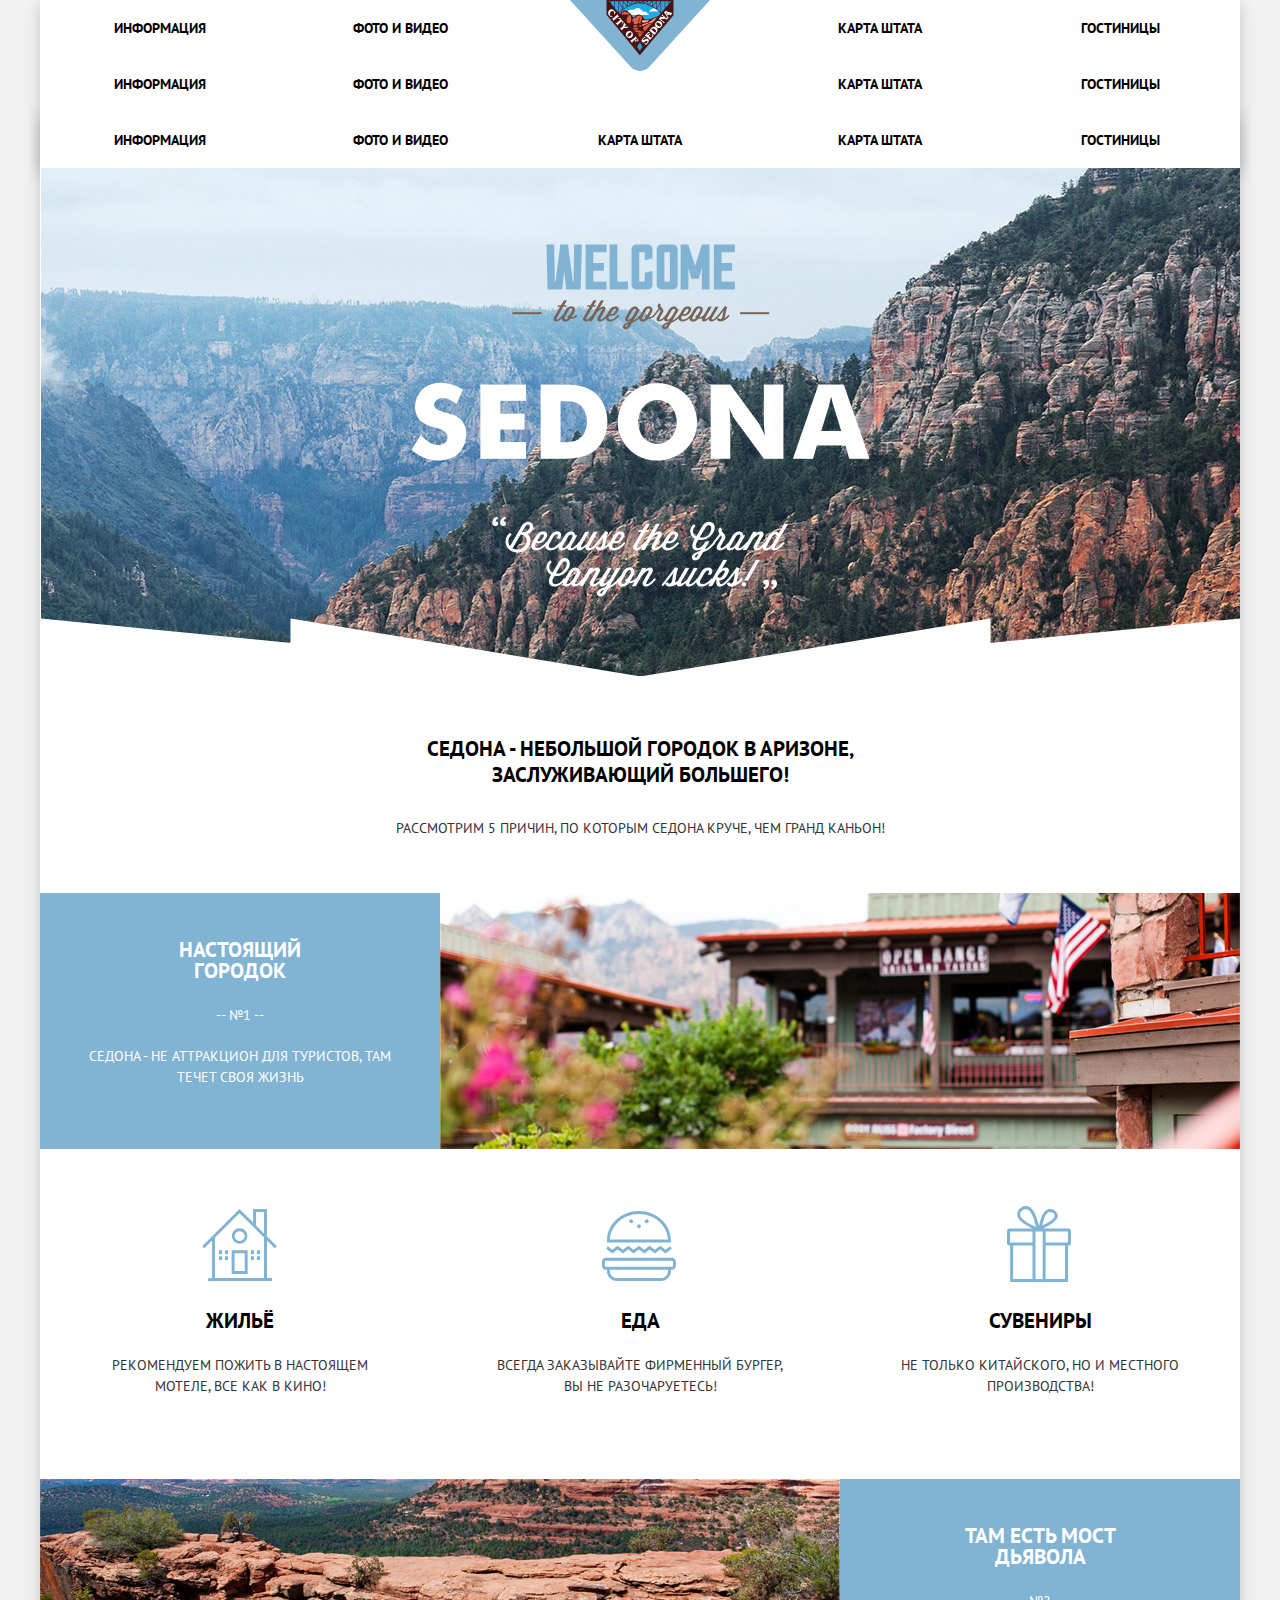
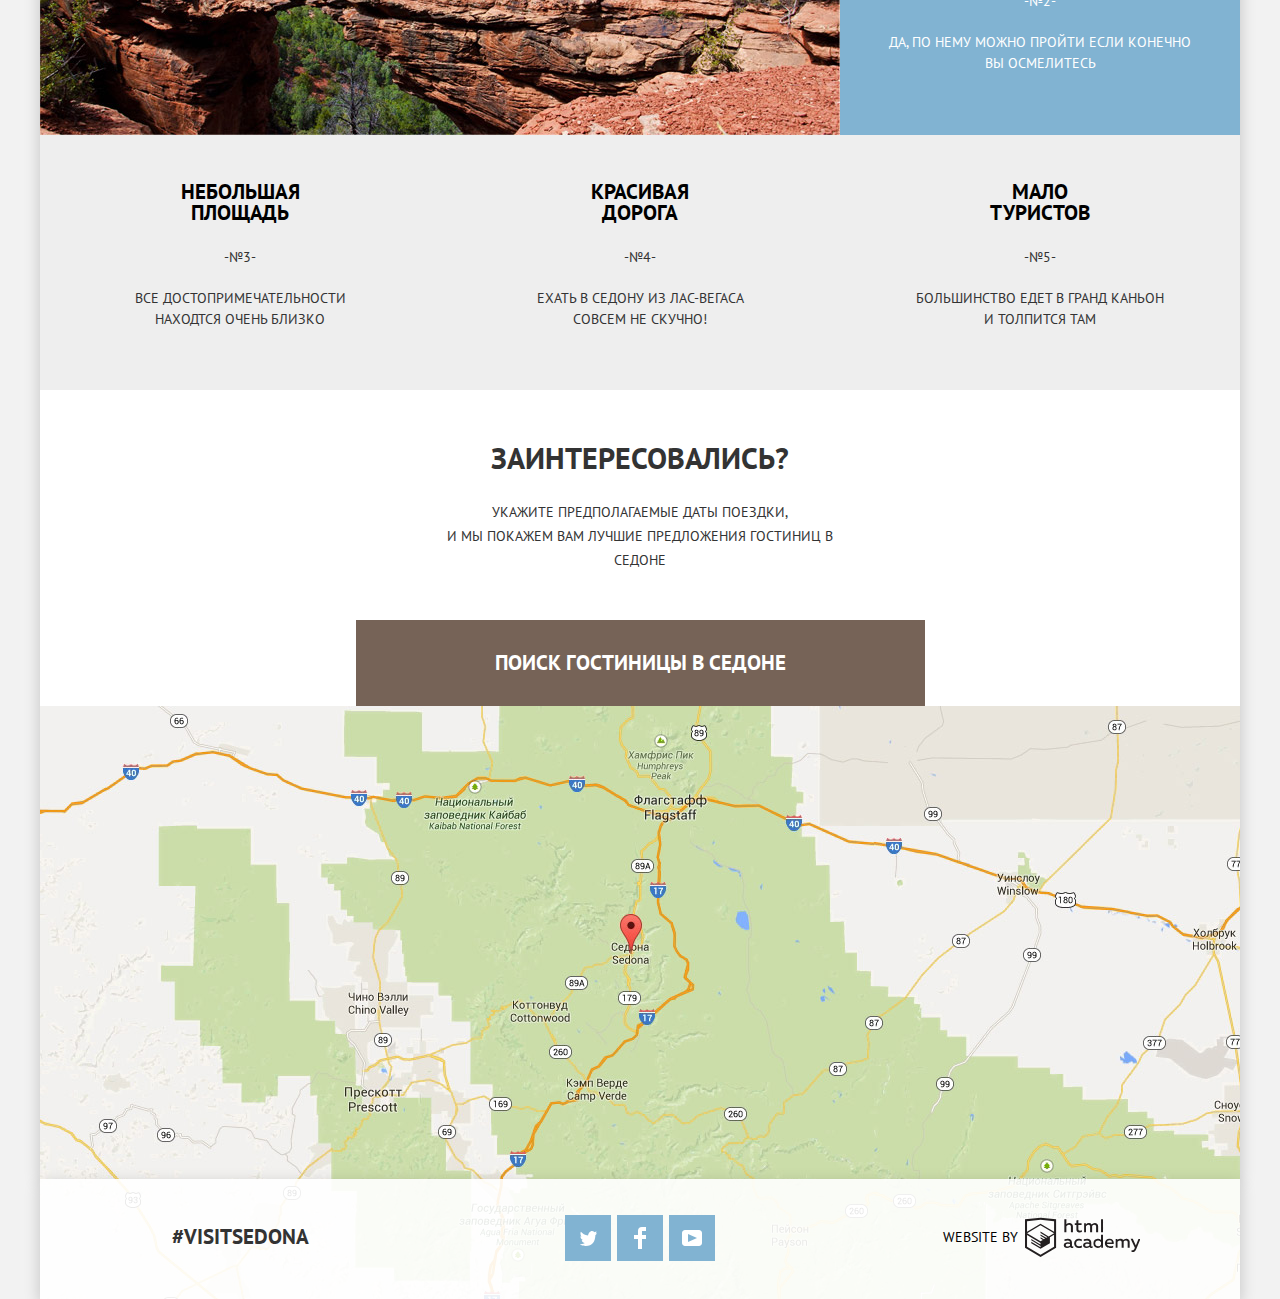
==== commit aefed538: "Подправил блок меню в шапке" ====
--- a/index.html
+++ b/index.html
@@ -18,7 +18,15 @@
             <ul class="site-navigation">
               <li><a href="#">Информация</a></li>
               <li><a href="#">Фото и видео</a></li>
-              <li class="center-item"></li>
+              <li><a href="#">Карта штата</a></li>
+              <li><a href="hotels.html">Гостиницы</a></li>
+              <li><a href="#">Информация</a></li>
+              <li><a href="#">Фото и видео</a></li>
+              <li><a href="#">Карта штата</a></li>
+              <li><a href="hotels.html">Гостиницы</a></li>
+              <li><a href="#">Информация</a></li>
+              <li><a href="#">Фото и видео</a></li>
+              <li><a href="#">Карта штата</a></li>
               <li><a href="#">Карта штата</a></li>
               <li><a href="hotels.html">Гостиницы</a></li>
             </ul>
--- a/css/style.min.css
+++ b/css/style.min.css
@@ -1,2 +1,2 @@
-body{min-width:1200px;height:auto;margin:0;padding:0;font-family:"PT Sans","Arial","sans-serif";font-size:14px;line-height:21px;font-weight:400;color:#333;text-transform:uppercase}a{text-decoration:none}img{max-width:100%;height:auto}.visually-hidden:not(:focus):not(:active),input[type=checkbox].visually-hidden,input[type=radio].visually-hidden{position:absolute;width:1px;height:1px;margin:-1px;border:0;padding:0;white-space:nowrap;-webkit-clip-path:insert(100%);clip-path:insert(100%);clip:rect(0 0 0 0);overflow:hidden}.button{font:inherit;text-align:center;color:#fff;vertical-align:middle;text-transform:uppercase;border:0}.button:hover{background-color:#604e43}.button:active{color:rgba(255,255,255,.3);background-color:#503e33}.grey-back{background-color:#f2f2f2}.background-index{position:relative;z-index:1;height:564px;margin-bottom:60px;margin-top:-56px;background-color:#748186;background-image:url(../img/background-index.jpg);background-position:top center;background-repeat:no-repeat}.main-header,.main-content,.main-footer{-webkit-box-shadow:0 5px 15px 0 rgba(0,1,1,.2);box-shadow:0 5px 15px 0 rgba(0,1,1,.2)}.main-navigation{position:relative;z-index:2;font-size:14px;line-height:26px;font-weight:700;color:#000;background-color:#fff}.site-navigation{list-style:none}.site-navigation a{color:#000}.site-navigation a:hover,.site-navigation a:focus{color:#81b3d2}.site-navigation a:active{opacity:.3}.site-navigation .site-navigation-current{color:#766357}.main-title{font-size:21px;line-height:26px;font-weight:700;color:#000;text-align:center;background-color:#fff}.feature-title{text-align:center}.feature-list{margin:0;padding:0;list-style:none;text-align:center}.feature-item h3{width:151px;margin:0 auto;margin-top:46px;margin-bottom:24px;padding:0;font-size:21px;line-height:21px;font-weight:700;color:#000;background-color:#fff}.feature-item p{margin:0;margin-bottom:20px}.feature-item-wide{color:#fff;background-color:#81b3d2}.feature-item-wide h3{margin:0 auto;margin-top:46px;margin-bottom:24px;font-size:21px;line-height:21px;font-weight:700;color:#fff;background-color:#81b3d2}.advantage-list{padding:0;list-style:none;text-align:center}.advantage-item{position:relative;width:400px;max-height:330px;padding-bottom:82px;overflow-y:auto}.icon-lodging::before{content:"";position:absolute;width:75px;height:72px;top:60px;left:162px;background-image:url(../img/icon-1.svg);background-position:top center;background-repeat:no-repeat}.icon-food::before{content:"";position:absolute;width:74px;height:70px;top:62px;left:162px;background-image:url(../img/icon-2.svg);background-position:top center;background-repeat:no-repeat}.icon-suvenirs::before{content:"";position:absolute;width:64px;height:76px;top:57px;left:167px;background-image:url(../img/icon-3.svg);background-position:top center;background-repeat:no-repeat}.advantage-item h3{font-size:21px;line-height:21px;font-weight:700;max-width:152px;margin:0 auto;margin-top:161px;margin-bottom:24px}.advantage-item p{margin-bottom:40px}.feature-item-grey{background-color:#eee}.feature-item-grey h3{font-size:21px;line-height:21px;font-weight:700;background-color:#eee}.hotels-search{text-align:center}.hotels-search b{font-size:30px;line-height:36px;font-weight:700}.search-intro{font-size:14px;line-height:24px;font-weight:400}.search-button{font-size:21px;line-height:26px;font-weight:700;background-color:#766357}.search-item{font-size:14px;line-height:26px;font-weight:700}.search-item input{font:inherit;text-transform:uppercase;background-color:#f2f2f2}.search-item input:hover{background-color:#ebebeb}.search-item input:active{background-color:#fff;outline:2px solid #e5e5e5}.search-item input:focus{outline:2px solid #e5e5e5}.calendar-icon{background-color:transparent;fill:#cacaca}.calendar-icon:hover{background-color:transparent;fill:#000}.calendar-icon:active{background-color:transparent;fill:#81b3d2}.less-button,.more-button{font-size:24px;line-height:26px;font-weight:700;color:#818181;background-color:#f2f2f2}.less-button:hover,.more-button:hover{color:#000;background-color:#ebebeb}.less-button:active,.more-button:active{color:#81b3d2;background-color:#fff;outline:2px solid #e5e5e5}.less-button:focus,.more-button:focus{outline:2px solid #e5e5e5}.find-button{font-size:21px;line-height:26px;font-weight:700;background-color:#81b3d2}.find-button:hover{background-color:#669ec0}.find-button:active{color:rgba(255,255,255,.3);background-color:#5496bd}.inner-page{background-color:#fff}.filters{min-height:217px;margin-bottom:29px;color:#fff;background-color:#457aa6;background-image:url(../img/background-filter.jpg);background-repeat:no-repeat}.filter-title{font-size:16px;line-height:21px;font-weight:700}.filter fieldset{padding-bottom:0;border:0}.filter ul{margin:0;padding:0;list-style:none}.filter-item input[type=text]{width:87px;background-color:transparent;outline:2px solid #fff}.filter-item input[type=text]::-webkit-input-placeholder{color:#fff}.filter-item input[type=text]:-ms-input-placeholder{color:#fff}.filter-item input[type=text]::-ms-input-placeholder{color:#fff}.filter-item input[type=text]::placeholder{color:#fff}.filter-button{background-color:transparent;border:2px solid #fff}.filter-button:hover{color:#000;background-color:#fff;border:2px solid #fff}.sorting{font-size:12px;line-height:18px;font-weight:400}.sorting-info{padding-left:71px}.sorting fieldset{border:0}.sorting ul{list-style:none}.sorting-info{font-size:21px;line-height:26px;font-weight:700}.sorting a{color:#818181;border-bottom:1px dotted #81b3d2}.sorting a:hover{color:#81b3d2;border-bottom:1px dotted #81b3d2}.sorting a:active{color:#000;border:0}.current a{color:#81b3d2;border:0}.sorting .sorting-marker-up,.sorting .sorting-marker-down{border:0;fill:#cacaca}.sorting .sorting-marker-up:hover,.sorting .sorting-marker-down:hover{border:0;fill:#231f20}.sorting .sorting-marker-up:active,.sorting .sorting-marker-down:active{border:0;fill:#81b3d2}.current .sorting-marker-up,.current .sorting-marker-down{border:0;fill:#81b3d2}.catalog-list{list-style:none}.catalog-item-title h3{font-size:21px;line-height:26px;font-weight:700;color:#000}.catalog-item-title h3:hover{color:#81b3d2}.catalog-item-title h3:active{color:#818181}.catalog-category,.catalog-price{font-weight:400}.catalog-rating{font-weight:400;color:#666;background-color:#f2f2f2}.moreinfo-button{font-size:14px;line-height:21px;font-weight:700;color:#fff;background-color:#81b3d2}.moreinfo-button:hover{background-color:#669ec0}.moreinfo-button:active{color:#818181;background-color:#5496bd}.booking-button{font-size:14px;line-height:21px;font-weight:700;color:#fff;background-color:#766357}.booking-button:hover{background-color:#604e43}.booking-button:active{color:#818181;background-color:#503e33}.main-footer{text-align:center}.footer-hashtag{font-size:21px;line-height:26px;font-weight:700}.social-list{list-style:none;padding-bottom:5px}.social-button svg{color:#fff;background-color:#81b3d2;fill:#fff}.social-button:hover svg{background-color:#669ec0}.social-button:active svg{color:#818181;background-color:#5496bd;fill:rgba(255,255,255,.3)}.footer-copyright p{font-size:14px;line-height:26px;font-weight:400;color:#000}.copyright-button svg{fill:#231f20}.copyright-button svg:hover{fill:#81b3d2}.copyright-button svg:active{fill:#bdbbbc}.container{display:block;position:relative;width:1200px;min-height:56px;margin:0 auto;padding:0;background-color:#fff}.footer-container{display:block;position:relative;width:1200px;min-height:56px;margin:0 auto;padding:0}.inner-page .main-header{margin-bottom:0}.site-navigation{position:relative;display:-webkit-box;display:-ms-flexbox;display:flex;-ms-flex-wrap:wrap;flex-wrap:wrap;width:1200px;margin:0;padding:0}.site-navigation li{-webkit-box-sizing:border-box;box-sizing:border-box;width:20%;padding:15px 0}.site-navigation li{text-align:left;padding-left:72px}.site-navigation li:last-of-type(n){margin-right:20%}.site-navigation li:nth-child(4),.site-navigation li:nth-child(5){text-align:right;padding-right:72px}.main-header-logo{z-index:1;position:absolute;width:140px;height:71px;top:0;left:50%;-webkit-transform:translateX(-50%);-ms-transform:translateX(-50%);transform:translateX(-50%)}.main-title{width:576px;margin:0 auto;margin-bottom:30px}.feature-title{width:576px;margin:0 auto;margin-bottom:54px}.feature-list{display:-webkit-box;display:-ms-flexbox;display:flex;-webkit-box-orient:horizontal;-webkit-box-direction:normal;-ms-flex-direction:row;flex-direction:row;-ms-flex-wrap:wrap;flex-wrap:wrap}.feature-item{display:-webkit-box;display:-ms-flexbox;display:flex;-webkit-box-orient:horizontal;-webkit-box-direction:normal;-ms-flex-direction:row;flex-direction:row;-webkit-box-pack:center;-ms-flex-pack:center;justify-content:center}.feature-img{margin:0;padding:0}.feature-img img{display:block}.feature-item-wide{width:400px;max-height:256px;overflow-y:auto}.feature-item .feature-promo{margin:0 auto;padding:0;width:302px}.advantage-list{display:-webkit-box;display:-ms-flexbox;display:flex;-webkit-box-orient:horizontal;-webkit-box-direction:normal;-ms-flex-direction:row;flex-direction:row}.feature-item-grey{display:-webkit-box;display:-ms-flexbox;display:flex;-webkit-box-orient:horizontal;-webkit-box-direction:normal;-ms-flex-direction:row;flex-direction:row;min-width:400px;max-height:256px;padding-bottom:60px;overflow-y:auto}.feature-item-grey .feature-promo{width:261px}.hotels-search b{display:block;margin:0 auto;margin-bottom:24px}.hotels-search p{margin:0 auto;width:438px}.feature-item{position:relative;z-index:4}.hotels-search{padding-top:50px;background-color:#fff;position:relative;z-index:4}.search-button{position:relative;margin-top:48px;padding:30px 139px;z-index:4}.modal-search-form{z-index:3}@-webkit-keyframes bounce{0%{-webkit-transform:translateY(-473px);transform:translateY(-473px)}20%{-webkit-transform:translateY(-373px);transform:translateY(-373px)}40%{-webkit-transform:translateY(-273px);transform:translateY(-273px)}60%{-webkit-transform:translateY(-173px);transform:translateY(-173px)}80%{-webkit-transform:translateY(-73px);transform:translateY(-73px)}to{-webkit-transform:translateY(0);transform:translateY(0)}}@keyframes bounce{0%{-webkit-transform:translateY(-473px);transform:translateY(-473px)}20%{-webkit-transform:translateY(-373px);transform:translateY(-373px)}40%{-webkit-transform:translateY(-273px);transform:translateY(-273px)}60%{-webkit-transform:translateY(-173px);transform:translateY(-173px)}80%{-webkit-transform:translateY(-73px);transform:translateY(-73px)}to{-webkit-transform:translateY(0);transform:translateY(0)}}@-webkit-keyframes shake{0%,to{-webkit-transform:translateX(0);transform:translateX(0)}10%,30%,50%,70%,90%{-webkit-transform:translateX(-10px);transform:translateX(-10px)}20%,40%,60%,80%{-webkit-transform:translateX(10px);transform:translateX(10px)}}@keyframes shake{0%,to{-webkit-transform:translateX(0);transform:translateX(0)}10%,30%,50%,70%,90%{-webkit-transform:translateX(-10px);transform:translateX(-10px)}20%,40%,60%,80%{-webkit-transform:translateX(10px);transform:translateX(10px)}}.modal{position:relative;-webkit-box-shadow:0 7px 15px rgba(0,1,1,.85);box-shadow:0 7px 15px rgba(0,1,1,.85)}.modal-search-form{-webkit-animation:bounce .5s;animation:bounce .5s}.modal-none{display:none}.modal-error{-webkit-animation:shake .6s;animation:shake .6s}.search-form{position:absolute;width:456px;padding:55px 55px;top:0;left:50%;-webkit-transform:translateX(-50%);-ms-transform:translateX(-50%);transform:translateX(-50%);background-color:#fff}.search-item{position:relative;margin:0;padding-bottom:29px}.search-item{display:-webkit-box;display:-ms-flexbox;display:flex;-webkit-box-pack:justify;-ms-flex-pack:justify;justify-content:space-between;-ms-flex-wrap:wrap;flex-wrap:wrap}.search-item .calendar-icon{position:absolute;top:6px;right:2px;outline:0}label{padding-top:6px;padding-left:0}input[type=text]{-webkit-box-sizing:border-box;box-sizing:border-box;width:346px;padding:6px 14px;padding-right:40px;border:0}input[type=text]::-webkit-input-placeholder,input[type=number]::-webkit-input-placeholder{color:#000}input[type=text]:-ms-input-placeholder,input[type=number]:-ms-input-placeholder{color:#000}input[type=text]::-ms-input-placeholder,input[type=number]::-ms-input-placeholder{color:#000}input[type=text]::placeholder,input[type=number]::placeholder{color:#000}.wrapper{display:-webkit-box;display:-ms-flexbox;display:flex;-webkit-box-pack:justify;-ms-flex-pack:justify;justify-content:space-between;margin-bottom:24px}.less-button,.more-button{width:38px;border:0}.less-button{margin-left:41px}.children .less-button{margin-left:25px}input[type=number]{width:23px;margin:0;padding:6px 0;padding-left:15px;border:0}.find-button{padding:17px 196px}.map-block{position:relative}.map-block iframe{display:block;position:relative;frameborder:0;border:0;z-index:2}.map-block img{position:absolute;top:0;left:0;margin-bottom:-120px;z-index:1}.filter{display:-webkit-box;display:-ms-flexbox;display:flex;-webkit-box-orient:horizontal;-webkit-box-direction:normal;-ms-flex-direction:row;flex-direction:row;padding-top:27px;padding-left:60px}.wrap{max-width:254px;margin-right:94px}.wrap:last-child{max-width:330px;margin-right:auto;margin-left:228px}.filter-title{margin-bottom:20px}.filter-option{margin-bottom:25px;padding-left:40px}.filter-checkbox{position:relative;cursor:pointer}.filter-checkbox input[type=checkbox]:focus+.checkbox-indicator{outline:2px solid #81b3d2}.filter-checkbox input[type=checkbox]:checked+.checkbox-indicator{position:absolute;top:5px;left:-40px;width:27px;height:23px;background-image:url(../img/checkbox-on.svg);background-position:left;background-repeat:no-repeat}.filter-checkbox input[type=checkbox]+.checkbox-indicator{position:absolute;top:5px;left:-40px;width:27px;height:23px;background-image:url(../img/checkbox-off.svg);background-position:left;background-repeat:no-repeat}.filter-checkbox input[type=checkbox]+.checkbox-indicator{position:absolute;top:5px;left:-40px;width:27px;height:23px;background-image:url(../img/checkbox-off.svg);background-position:left;background-repeat:no-repeat}.filter-checkbox input[type=checkbox]:disabled+.checkbox-indicator{position:absolute;top:5px;left:-40px;width:27px;height:23px;background-image:url(../img/checkbox-disabled-off.svg);background-position:left;background-repeat:no-repeat}.filter-checkbox input[type=checkbox]:checked:disabled+.checkbox-indicator{position:absolute;top:5px;left:-40px;width:27px;height:23px;background-image:url(../img/checkbox-disabled-off.svg),url(../img/checkbox-disabled-on.svg);background-position:left;background-repeat:no-repeat}.value-title{margin-bottom:5px}.filter-section{position:relative;width:314px;height:32px;margin-bottom:21px;border:2px solid #fff;border-radius:2px}.filter-section::after{content:"";position:absolute;top:50%;left:50%;width:2px;height:22px;-webkit-transform:translate(-50%,-50%);-ms-transform:translate(-50%,-50%);transform:translate(-50%,-50%);background:#fff}.filter-roller{position:relative;margin-bottom:31px}.filter-roller .scale{height:2px;background-color:rgba(255,255,255,.3)}.filter-roller .bar{width:80%;height:2px;background:#fff}.filter-handle{position:absolute;top:-9px;width:4px;height:4px;background:#ababab;border:8px solid #fff;border-radius:50%;-webkit-box-shadow:0 2px 1px 0 rgba(0,1,1,.2);box-shadow:0 2px 1px 0 rgba(0,1,1,.2);cursor:pointer}.filter-handle:hover{background:#1c4f80}.filter-handle-min{left:0}.filter-handle-max{left:80%}.filter-button{display:block;margin:0 auto;margin-left:97px;padding:6px 34px;font-size:14px;line-height:20px;color:#fff;text-transform:uppercase;background:0 0;border:2px solid #fff;border-radius:2px;cursor:pointer}.filter-section label{display:inline-block;vertical-align:middle;cursor:pointer}.filter-section .min-value{width:90px;padding-top:3px;;padding-left:65px}.filter-section .max-value{width:90px;padding-top:3px;;padding-left:53px}.filter-section input[type=text]{width:50px;height:26px;margin:0;padding:0;color:inherit;font:inherit;background:0 0;border:0}.sorting{display:-webkit-box;display:-ms-flexbox;display:flex;-webkit-box-orient:horizontal;-webkit-box-direction:normal;-ms-flex-direction:row;flex-direction:row;padding-bottom:31px;border-bottom:1px solid #e5e5e5}.sorting-value{display:-webkit-box;display:-ms-flexbox;display:flex;-webkit-box-orient:horizontal;-webkit-box-direction:normal;-ms-flex-direction:row;flex-direction:row}.sorting-title{margin-top:7px;margin-left:48px;font-size:12px;line-height:18px;font-weight:400}.sorting-list{display:-webkit-box;display:-ms-flexbox;display:flex;-webkit-box-orient:horizontal;-webkit-box-direction:normal;-ms-flex-direction:row;flex-direction:row;margin:0;margin-top:7px}.sorting-marker{margin-right:31px}.sorting-marker:hover{border:0}.sorting-list{position:relative}.sorting-marker-up{position:absolute;width:11px;height:10px;top:1px;left:783px}.sorting-marker-down{position:absolute;width:11px;height:10px;top:1px;left:806px}.sorting-list li:nth-child(3){margin-right:506px}.catalog-list{display:-webkit-box;display:-ms-flexbox;display:flex;-webkit-box-orient:vertical;-webkit-box-direction:normal;-ms-flex-direction:column;flex-direction:column;margin:0;padding:0}.catalog-item{display:-webkit-box;display:-ms-flexbox;display:flex;-webkit-box-orient:horizontal;-webkit-box-direction:normal;-ms-flex-direction:row;flex-direction:row;padding-left:72px;border-bottom:1px solid #e5e5e5}.inner-image{-ms-flex-negative:0;flex-shrink:0;margin-top:29px;margin-bottom:25px;margin-right:30px}.catalog-wrap{display:-webkit-box;display:-ms-flexbox;display:flex;-webkit-box-flex:1;-ms-flex-positive:1;flex-grow:1;-webkit-box-orient:horizontal;-webkit-box-direction:normal;-ms-flex-direction:row;flex-direction:row;-webkit-box-pack:justify;-ms-flex-pack:justify;justify-content:space-between;margin-bottom:25px}.catalog-item-title h3{margin:0;margin-top:25px;margin-bottom:7px}.catalog-category{display:inline-block;width:112px;margin-bottom:17px;vertical-align:top}.moreinfo-button,.booking-button{padding:5px 17px;margin-right:2px}.inner-rating{display:-webkit-box;display:-ms-flexbox;display:flex;-webkit-box-orient:vertical;-webkit-box-direction:normal;-ms-flex-direction:column;flex-direction:column;-ms-flex-negative:0;flex-shrink:0;margin-right:71px}.catalog-star ul{display:-webkit-box;display:-ms-flexbox;display:flex;-webkit-box-orient:horizontal;-webkit-box-direction:reverse;-ms-flex-direction:row-reverse;flex-direction:row-reverse;padding:0;list-style:none}.star-current{width:18px;height:17px;margin-top:30px;margin-right:0;margin-left:6px;background-image:url(../img/star.svg)}.catalog-rating{display:inline-block;margin-top:47px;margin-left:auto;padding:3px 14px;vertical-align:middle}.main-footer{display:-webkit-box;display:-ms-flexbox;display:flex;-webkit-box-orient:horizontal;-webkit-box-direction:normal;-ms-flex-direction:row;flex-direction:row;z-index:2}.footer-hashtag{padding-top:45px;max-width:400px;background-color:rgba(255,255,255,.9)}.footer-social{max-width:400px;min-height:120px;text-align:center;vertical-align:middle;background-color:rgba(255,255,255,.9)}.footer-social ul{display:-webkit-box;display:-ms-flexbox;display:flex;-ms-flex-wrap:wrap;flex-wrap:wrap;-webkit-box-pack:justify;-ms-flex-pack:justify;justify-content:space-between;padding:0;padding-top:36px;margin:0 auto;width:150px}.footer-social li{padding-bottom:5px}.social-button{display:-webkit-box;display:-ms-flexbox;display:flex;-webkit-box-align:center;-ms-flex-align:center;align-items:center;-webkit-box-pack:center;-ms-flex-pack:center;justify-content:center;width:46px;height:46px;background-color:#81b3d2}.social-button:hover{background-color:#669ec0}.social-button:active{background-color:#5496bd}.footer-copyright{display:-webkit-box;display:-ms-flexbox;display:flex;-webkit-box-pack:center;-ms-flex-pack:center;justify-content:center;max-width:400px;background-color:rgba(255,255,255,.9)}.footer-copyright p{padding-top:31px;padding-left:2px}.footer-copyright svg{padding-top:38px;padding-left:7px}
-/*# sourceMappingURL=application/json;base64,[base64]/[base64]/[base64] */
+body{min-width:1200px;height:auto;margin:0;padding:0;font-family:"PT Sans","Arial","sans-serif";font-size:14px;line-height:21px;font-weight:400;color:#333;text-transform:uppercase}a{text-decoration:none}img{max-width:100%;height:auto}.visually-hidden:not(:focus):not(:active),input[type=checkbox].visually-hidden,input[type=radio].visually-hidden{position:absolute;width:1px;height:1px;margin:-1px;border:0;padding:0;white-space:nowrap;-webkit-clip-path:insert(100%);clip-path:insert(100%);clip:rect(0 0 0 0);overflow:hidden}.button{font:inherit;text-align:center;color:#fff;vertical-align:middle;text-transform:uppercase;border:0}.button:hover{background-color:#604e43}.button:active{color:rgba(255,255,255,.3);background-color:#503e33}.grey-back{background-color:#f2f2f2}.background-index{position:relative;z-index:1;height:564px;margin-bottom:60px;margin-top:-56px;background-color:#748186;background-image:url(../img/background-index.jpg);background-position:top center;background-repeat:no-repeat}.main-header,.main-content,.main-footer{-webkit-box-shadow:0 5px 15px 0 rgba(0,1,1,.2);box-shadow:0 5px 15px 0 rgba(0,1,1,.2)}.main-navigation{position:relative;z-index:2;font-size:14px;line-height:26px;font-weight:700;color:#000;background-color:#fff}.site-navigation{list-style:none}.site-navigation a{color:#000}.site-navigation a:hover,.site-navigation a:focus{color:#81b3d2}.site-navigation a:active{opacity:.3}.site-navigation .site-navigation-current{color:#766357}.main-title{font-size:21px;line-height:26px;font-weight:700;color:#000;text-align:center;background-color:#fff}.feature-title{text-align:center}.feature-list{margin:0;padding:0;list-style:none;text-align:center}.feature-item h3{width:151px;margin:0 auto;margin-top:46px;margin-bottom:24px;padding:0;font-size:21px;line-height:21px;font-weight:700;color:#000;background-color:#fff}.feature-item p{margin:0;margin-bottom:20px}.feature-item-wide{color:#fff;background-color:#81b3d2}.feature-item-wide h3{margin:0 auto;margin-top:46px;margin-bottom:24px;font-size:21px;line-height:21px;font-weight:700;color:#fff;background-color:#81b3d2}.advantage-list{padding:0;list-style:none;text-align:center}.advantage-item{position:relative;width:400px;max-height:330px;padding-bottom:82px;overflow-y:auto}.icon-lodging::before{content:"";position:absolute;width:75px;height:72px;top:60px;left:162px;background-image:url(../img/icon-1.svg);background-position:top center;background-repeat:no-repeat}.icon-food::before{content:"";position:absolute;width:74px;height:70px;top:62px;left:162px;background-image:url(../img/icon-2.svg);background-position:top center;background-repeat:no-repeat}.icon-suvenirs::before{content:"";position:absolute;width:64px;height:76px;top:57px;left:167px;background-image:url(../img/icon-3.svg);background-position:top center;background-repeat:no-repeat}.advantage-item h3{font-size:21px;line-height:21px;font-weight:700;max-width:152px;margin:0 auto;margin-top:161px;margin-bottom:24px}.advantage-item p{margin-bottom:40px}.feature-item-grey{background-color:#eee}.feature-item-grey h3{font-size:21px;line-height:21px;font-weight:700;background-color:#eee}.hotels-search{text-align:center}.hotels-search b{font-size:30px;line-height:36px;font-weight:700}.search-intro{font-size:14px;line-height:24px;font-weight:400}.search-button{font-size:21px;line-height:26px;font-weight:700;background-color:#766357}.search-item{font-size:14px;line-height:26px;font-weight:700}.search-item input{font:inherit;text-transform:uppercase;background-color:#f2f2f2}.search-item input:hover{background-color:#ebebeb}.search-item input:active{background-color:#fff;outline:2px solid #e5e5e5}.search-item input:focus{outline:2px solid #e5e5e5}.calendar-icon{background-color:transparent;fill:#cacaca}.calendar-icon:hover{background-color:transparent;fill:#000}.calendar-icon:active{background-color:transparent;fill:#81b3d2}.less-button,.more-button{font-size:24px;line-height:26px;font-weight:700;color:#818181;background-color:#f2f2f2}.less-button:hover,.more-button:hover{color:#000;background-color:#ebebeb}.less-button:active,.more-button:active{color:#81b3d2;background-color:#fff;outline:2px solid #e5e5e5}.less-button:focus,.more-button:focus{outline:2px solid #e5e5e5}.find-button{font-size:21px;line-height:26px;font-weight:700;background-color:#81b3d2}.find-button:hover{background-color:#669ec0}.find-button:active{color:rgba(255,255,255,.3);background-color:#5496bd}.inner-page{background-color:#fff}.filters{min-height:217px;margin-bottom:29px;color:#fff;background-color:#457aa6;background-image:url(../img/background-filter.jpg);background-repeat:no-repeat}.filter-title{font-size:16px;line-height:21px;font-weight:700}.filter fieldset{padding-bottom:0;border:0}.filter ul{margin:0;padding:0;list-style:none}.filter-item input[type=text]{width:87px;background-color:transparent;outline:2px solid #fff}.filter-item input[type=text]::-webkit-input-placeholder{color:#fff}.filter-item input[type=text]:-ms-input-placeholder{color:#fff}.filter-item input[type=text]::-ms-input-placeholder{color:#fff}.filter-item input[type=text]::placeholder{color:#fff}.filter-button{background-color:transparent;border:2px solid #fff}.filter-button:hover{color:#000;background-color:#fff;border:2px solid #fff}.sorting{font-size:12px;line-height:18px;font-weight:400}.sorting-info{padding-left:71px}.sorting fieldset{border:0}.sorting ul{list-style:none}.sorting-info{font-size:21px;line-height:26px;font-weight:700}.sorting a{color:#818181;border-bottom:1px dotted #81b3d2}.sorting a:hover{color:#81b3d2;border-bottom:1px dotted #81b3d2}.sorting a:active{color:#000;border:0}.current a{color:#81b3d2;border:0}.sorting .sorting-marker-up,.sorting .sorting-marker-down{border:0;fill:#cacaca}.sorting .sorting-marker-up:hover,.sorting .sorting-marker-down:hover{border:0;fill:#231f20}.sorting .sorting-marker-up:active,.sorting .sorting-marker-down:active{border:0;fill:#81b3d2}.current .sorting-marker-up,.current .sorting-marker-down{border:0;fill:#81b3d2}.catalog-list{list-style:none}.catalog-item-title h3{font-size:21px;line-height:26px;font-weight:700;color:#000}.catalog-item-title h3:hover{color:#81b3d2}.catalog-item-title h3:active{color:#818181}.catalog-category,.catalog-price{font-weight:400}.catalog-rating{font-weight:400;color:#666;background-color:#f2f2f2}.moreinfo-button{font-size:14px;line-height:21px;font-weight:700;color:#fff;background-color:#81b3d2}.moreinfo-button:hover{background-color:#669ec0}.moreinfo-button:active{color:#818181;background-color:#5496bd}.booking-button{font-size:14px;line-height:21px;font-weight:700;color:#fff;background-color:#766357}.booking-button:hover{background-color:#604e43}.booking-button:active{color:#818181;background-color:#503e33}.main-footer{text-align:center}.footer-hashtag{font-size:21px;line-height:26px;font-weight:700}.social-list{list-style:none;padding-bottom:5px}.social-button svg{color:#fff;background-color:#81b3d2;fill:#fff}.social-button:hover svg{background-color:#669ec0}.social-button:active svg{color:#818181;background-color:#5496bd;fill:rgba(255,255,255,.3)}.footer-copyright p{font-size:14px;line-height:26px;font-weight:400;color:#000}.copyright-button svg{fill:#231f20}.copyright-button svg:hover{fill:#81b3d2}.copyright-button svg:active{fill:#bdbbbc}.container{display:block;position:relative;width:1200px;min-height:56px;margin:0 auto;padding:0;background-color:#fff}.footer-container{display:block;position:relative;width:1200px;min-height:56px;margin:0 auto;padding:0}.inner-page .main-header{margin-bottom:0}.site-navigation{position:relative;display:-webkit-box;display:-ms-flexbox;display:flex;-ms-flex-wrap:wrap;flex-wrap:wrap;max-width:100%;;margin:0;padding:0}.site-navigation li{-webkit-box-sizing:border-box;box-sizing:border-box;width:20%;padding:15px 0;text-align:center}.site-navigation li:nth-child(2){margin-right:20%}.site-navigation li:nth-child(6){margin-right:20%}.main-header-logo{z-index:1;position:absolute;width:140px;height:71px;top:0;left:50%;-webkit-transform:translateX(-50%);-ms-transform:translateX(-50%);transform:translateX(-50%)}.main-title{width:576px;margin:0 auto;margin-bottom:30px}.feature-title{width:576px;margin:0 auto;margin-bottom:54px}.feature-list{display:-webkit-box;display:-ms-flexbox;display:flex;-webkit-box-orient:horizontal;-webkit-box-direction:normal;-ms-flex-direction:row;flex-direction:row;-ms-flex-wrap:wrap;flex-wrap:wrap}.feature-item{display:-webkit-box;display:-ms-flexbox;display:flex;-webkit-box-orient:horizontal;-webkit-box-direction:normal;-ms-flex-direction:row;flex-direction:row;-webkit-box-pack:center;-ms-flex-pack:center;justify-content:center}.feature-img{margin:0;padding:0}.feature-img img{display:block}.feature-item-wide{width:400px;max-height:256px;overflow-y:auto}.feature-item .feature-promo{margin:0 auto;padding:0;width:302px}.advantage-list{display:-webkit-box;display:-ms-flexbox;display:flex;-webkit-box-orient:horizontal;-webkit-box-direction:normal;-ms-flex-direction:row;flex-direction:row}.feature-item-grey{display:-webkit-box;display:-ms-flexbox;display:flex;-webkit-box-orient:horizontal;-webkit-box-direction:normal;-ms-flex-direction:row;flex-direction:row;min-width:400px;max-height:256px;padding-bottom:60px;overflow-y:auto}.feature-item-grey .feature-promo{width:261px}.hotels-search b{display:block;margin:0 auto;margin-bottom:24px}.hotels-search p{margin:0 auto;width:438px}.feature-item{position:relative;z-index:4}.hotels-search{padding-top:50px;background-color:#fff;position:relative;z-index:4}.search-button{position:relative;margin-top:48px;padding:30px 139px;z-index:4}.modal-search-form{z-index:3}@-webkit-keyframes bounce{0%{-webkit-transform:translateY(-473px);transform:translateY(-473px)}20%{-webkit-transform:translateY(-373px);transform:translateY(-373px)}40%{-webkit-transform:translateY(-273px);transform:translateY(-273px)}60%{-webkit-transform:translateY(-173px);transform:translateY(-173px)}80%{-webkit-transform:translateY(-73px);transform:translateY(-73px)}to{-webkit-transform:translateY(0);transform:translateY(0)}}@keyframes bounce{0%{-webkit-transform:translateY(-473px);transform:translateY(-473px)}20%{-webkit-transform:translateY(-373px);transform:translateY(-373px)}40%{-webkit-transform:translateY(-273px);transform:translateY(-273px)}60%{-webkit-transform:translateY(-173px);transform:translateY(-173px)}80%{-webkit-transform:translateY(-73px);transform:translateY(-73px)}to{-webkit-transform:translateY(0);transform:translateY(0)}}@-webkit-keyframes shake{0%,to{-webkit-transform:translateX(0);transform:translateX(0)}10%,30%,50%,70%,90%{-webkit-transform:translateX(-10px);transform:translateX(-10px)}20%,40%,60%,80%{-webkit-transform:translateX(10px);transform:translateX(10px)}}@keyframes shake{0%,to{-webkit-transform:translateX(0);transform:translateX(0)}10%,30%,50%,70%,90%{-webkit-transform:translateX(-10px);transform:translateX(-10px)}20%,40%,60%,80%{-webkit-transform:translateX(10px);transform:translateX(10px)}}.modal{position:relative;-webkit-box-shadow:0 7px 15px rgba(0,1,1,.85);box-shadow:0 7px 15px rgba(0,1,1,.85)}.modal-search-form{-webkit-animation:bounce .5s;animation:bounce .5s}.modal-none{display:none}.modal-error{-webkit-animation:shake .6s;animation:shake .6s}.search-form{position:absolute;width:456px;padding:55px 55px;top:0;left:50%;-webkit-transform:translateX(-50%);-ms-transform:translateX(-50%);transform:translateX(-50%);background-color:#fff}.search-item{position:relative;margin:0;padding-bottom:29px}.search-item{display:-webkit-box;display:-ms-flexbox;display:flex;-webkit-box-pack:justify;-ms-flex-pack:justify;justify-content:space-between;-ms-flex-wrap:wrap;flex-wrap:wrap}.search-item .calendar-icon{position:absolute;top:6px;right:2px;outline:0}label{padding-top:6px;padding-left:0}input[type=text]{-webkit-box-sizing:border-box;box-sizing:border-box;width:346px;padding:6px 14px;padding-right:40px;border:0}input[type=text]::-webkit-input-placeholder,input[type=number]::-webkit-input-placeholder{color:#000}input[type=text]:-ms-input-placeholder,input[type=number]:-ms-input-placeholder{color:#000}input[type=text]::-ms-input-placeholder,input[type=number]::-ms-input-placeholder{color:#000}input[type=text]::placeholder,input[type=number]::placeholder{color:#000}.wrapper{display:-webkit-box;display:-ms-flexbox;display:flex;-webkit-box-pack:justify;-ms-flex-pack:justify;justify-content:space-between;margin-bottom:24px}.less-button,.more-button{width:38px;border:0}.less-button{margin-left:41px}.children .less-button{margin-left:25px}input[type=number]{width:23px;margin:0;padding:6px 0;padding-left:15px;border:0}.find-button{padding:17px 196px}.map-block{position:relative}.map-block iframe{display:block;position:relative;frameborder:0;border:0;z-index:2}.map-block img{position:absolute;top:0;left:0;margin-bottom:-120px;z-index:1}.filter{display:-webkit-box;display:-ms-flexbox;display:flex;-webkit-box-orient:horizontal;-webkit-box-direction:normal;-ms-flex-direction:row;flex-direction:row;padding-top:27px;padding-left:60px}.wrap{max-width:254px;margin-right:94px}.wrap:last-child{max-width:330px;margin-right:auto;margin-left:228px}.filter-title{margin-bottom:20px}.filter-option{margin-bottom:25px;padding-left:40px}.filter-checkbox{position:relative;cursor:pointer}.filter-checkbox input[type=checkbox]:focus+.checkbox-indicator{outline:2px solid #81b3d2}.filter-checkbox input[type=checkbox]:checked+.checkbox-indicator{position:absolute;top:5px;left:-40px;width:27px;height:23px;background-image:url(../img/checkbox-on.svg);background-position:left;background-repeat:no-repeat}.filter-checkbox input[type=checkbox]+.checkbox-indicator{position:absolute;top:5px;left:-40px;width:27px;height:23px;background-image:url(../img/checkbox-off.svg);background-position:left;background-repeat:no-repeat}.filter-checkbox input[type=checkbox]+.checkbox-indicator{position:absolute;top:5px;left:-40px;width:27px;height:23px;background-image:url(../img/checkbox-off.svg);background-position:left;background-repeat:no-repeat}.filter-checkbox input[type=checkbox]:disabled+.checkbox-indicator{position:absolute;top:5px;left:-40px;width:27px;height:23px;background-image:url(../img/checkbox-disabled-off.svg);background-position:left;background-repeat:no-repeat}.filter-checkbox input[type=checkbox]:checked:disabled+.checkbox-indicator{position:absolute;top:5px;left:-40px;width:27px;height:23px;background-image:url(../img/checkbox-disabled-off.svg),url(../img/checkbox-disabled-on.svg);background-position:left;background-repeat:no-repeat}.value-title{margin-bottom:5px}.filter-section{position:relative;width:314px;height:32px;margin-bottom:21px;border:2px solid #fff;border-radius:2px}.filter-section::after{content:"";position:absolute;top:50%;left:50%;width:2px;height:22px;-webkit-transform:translate(-50%,-50%);-ms-transform:translate(-50%,-50%);transform:translate(-50%,-50%);background:#fff}.filter-roller{position:relative;margin-bottom:31px}.filter-roller .scale{height:2px;background-color:rgba(255,255,255,.3)}.filter-roller .bar{width:80%;height:2px;background:#fff}.filter-handle{position:absolute;top:-9px;width:4px;height:4px;background:#ababab;border:8px solid #fff;border-radius:50%;-webkit-box-shadow:0 2px 1px 0 rgba(0,1,1,.2);box-shadow:0 2px 1px 0 rgba(0,1,1,.2);cursor:pointer}.filter-handle:hover{background:#1c4f80}.filter-handle-min{left:0}.filter-handle-max{left:80%}.filter-button{display:block;margin:0 auto;margin-left:97px;padding:6px 34px;font-size:14px;line-height:20px;color:#fff;text-transform:uppercase;background:0 0;border:2px solid #fff;border-radius:2px;cursor:pointer}.filter-section label{display:inline-block;vertical-align:middle;cursor:pointer}.filter-section .min-value{width:90px;padding-top:3px;;padding-left:65px}.filter-section .max-value{width:90px;padding-top:3px;;padding-left:53px}.filter-section input[type=text]{width:50px;height:26px;margin:0;padding:0;color:inherit;font:inherit;background:0 0;border:0}.sorting{display:-webkit-box;display:-ms-flexbox;display:flex;-webkit-box-orient:horizontal;-webkit-box-direction:normal;-ms-flex-direction:row;flex-direction:row;padding-bottom:31px;border-bottom:1px solid #e5e5e5}.sorting-value{display:-webkit-box;display:-ms-flexbox;display:flex;-webkit-box-orient:horizontal;-webkit-box-direction:normal;-ms-flex-direction:row;flex-direction:row}.sorting-title{margin-top:7px;margin-left:48px;font-size:12px;line-height:18px;font-weight:400}.sorting-list{display:-webkit-box;display:-ms-flexbox;display:flex;-webkit-box-orient:horizontal;-webkit-box-direction:normal;-ms-flex-direction:row;flex-direction:row;margin:0;margin-top:7px}.sorting-marker{margin-right:31px}.sorting-marker:hover{border:0}.sorting-list{position:relative}.sorting-marker-up{position:absolute;width:11px;height:10px;top:1px;left:783px}.sorting-marker-down{position:absolute;width:11px;height:10px;top:1px;left:806px}.sorting-list li:nth-child(3){margin-right:506px}.catalog-list{display:-webkit-box;display:-ms-flexbox;display:flex;-webkit-box-orient:vertical;-webkit-box-direction:normal;-ms-flex-direction:column;flex-direction:column;margin:0;padding:0}.catalog-item{display:-webkit-box;display:-ms-flexbox;display:flex;-webkit-box-orient:horizontal;-webkit-box-direction:normal;-ms-flex-direction:row;flex-direction:row;padding-left:72px;border-bottom:1px solid #e5e5e5}.inner-image{-ms-flex-negative:0;flex-shrink:0;margin-top:29px;margin-bottom:25px;margin-right:30px}.catalog-wrap{display:-webkit-box;display:-ms-flexbox;display:flex;-webkit-box-flex:1;-ms-flex-positive:1;flex-grow:1;-webkit-box-orient:horizontal;-webkit-box-direction:normal;-ms-flex-direction:row;flex-direction:row;-webkit-box-pack:justify;-ms-flex-pack:justify;justify-content:space-between;margin-bottom:25px}.catalog-item-title h3{margin:0;margin-top:25px;margin-bottom:7px}.catalog-category{display:inline-block;width:112px;margin-bottom:17px;vertical-align:top}.moreinfo-button,.booking-button{padding:5px 17px;margin-right:2px}.inner-rating{display:-webkit-box;display:-ms-flexbox;display:flex;-webkit-box-orient:vertical;-webkit-box-direction:normal;-ms-flex-direction:column;flex-direction:column;-ms-flex-negative:0;flex-shrink:0;margin-right:71px}.catalog-star ul{display:-webkit-box;display:-ms-flexbox;display:flex;-webkit-box-orient:horizontal;-webkit-box-direction:reverse;-ms-flex-direction:row-reverse;flex-direction:row-reverse;padding:0;list-style:none}.star-current{width:18px;height:17px;margin-top:30px;margin-right:0;margin-left:6px;background-image:url(../img/star.svg)}.catalog-rating{display:inline-block;margin-top:47px;margin-left:auto;padding:3px 14px;vertical-align:middle}.main-footer{display:-webkit-box;display:-ms-flexbox;display:flex;-webkit-box-orient:horizontal;-webkit-box-direction:normal;-ms-flex-direction:row;flex-direction:row;z-index:2}.footer-hashtag{padding-top:45px;max-width:400px;background-color:rgba(255,255,255,.9)}.footer-social{max-width:400px;min-height:120px;text-align:center;vertical-align:middle;background-color:rgba(255,255,255,.9)}.footer-social ul{display:-webkit-box;display:-ms-flexbox;display:flex;-ms-flex-wrap:wrap;flex-wrap:wrap;-webkit-box-pack:justify;-ms-flex-pack:justify;justify-content:space-between;padding:0;padding-top:36px;margin:0 auto;width:150px}.footer-social li{padding-bottom:5px}.social-button{display:-webkit-box;display:-ms-flexbox;display:flex;-webkit-box-align:center;-ms-flex-align:center;align-items:center;-webkit-box-pack:center;-ms-flex-pack:center;justify-content:center;width:46px;height:46px;background-color:#81b3d2}.social-button:hover{background-color:#669ec0}.social-button:active{background-color:#5496bd}.footer-copyright{display:-webkit-box;display:-ms-flexbox;display:flex;-webkit-box-pack:center;-ms-flex-pack:center;justify-content:center;max-width:400px;background-color:rgba(255,255,255,.9)}.footer-copyright p{padding-top:31px;padding-left:2px}.footer-copyright svg{padding-top:38px;padding-left:7px}
+/*# sourceMappingURL=application/json;base64,[base64]/[base64]/[base64]/[base64] */
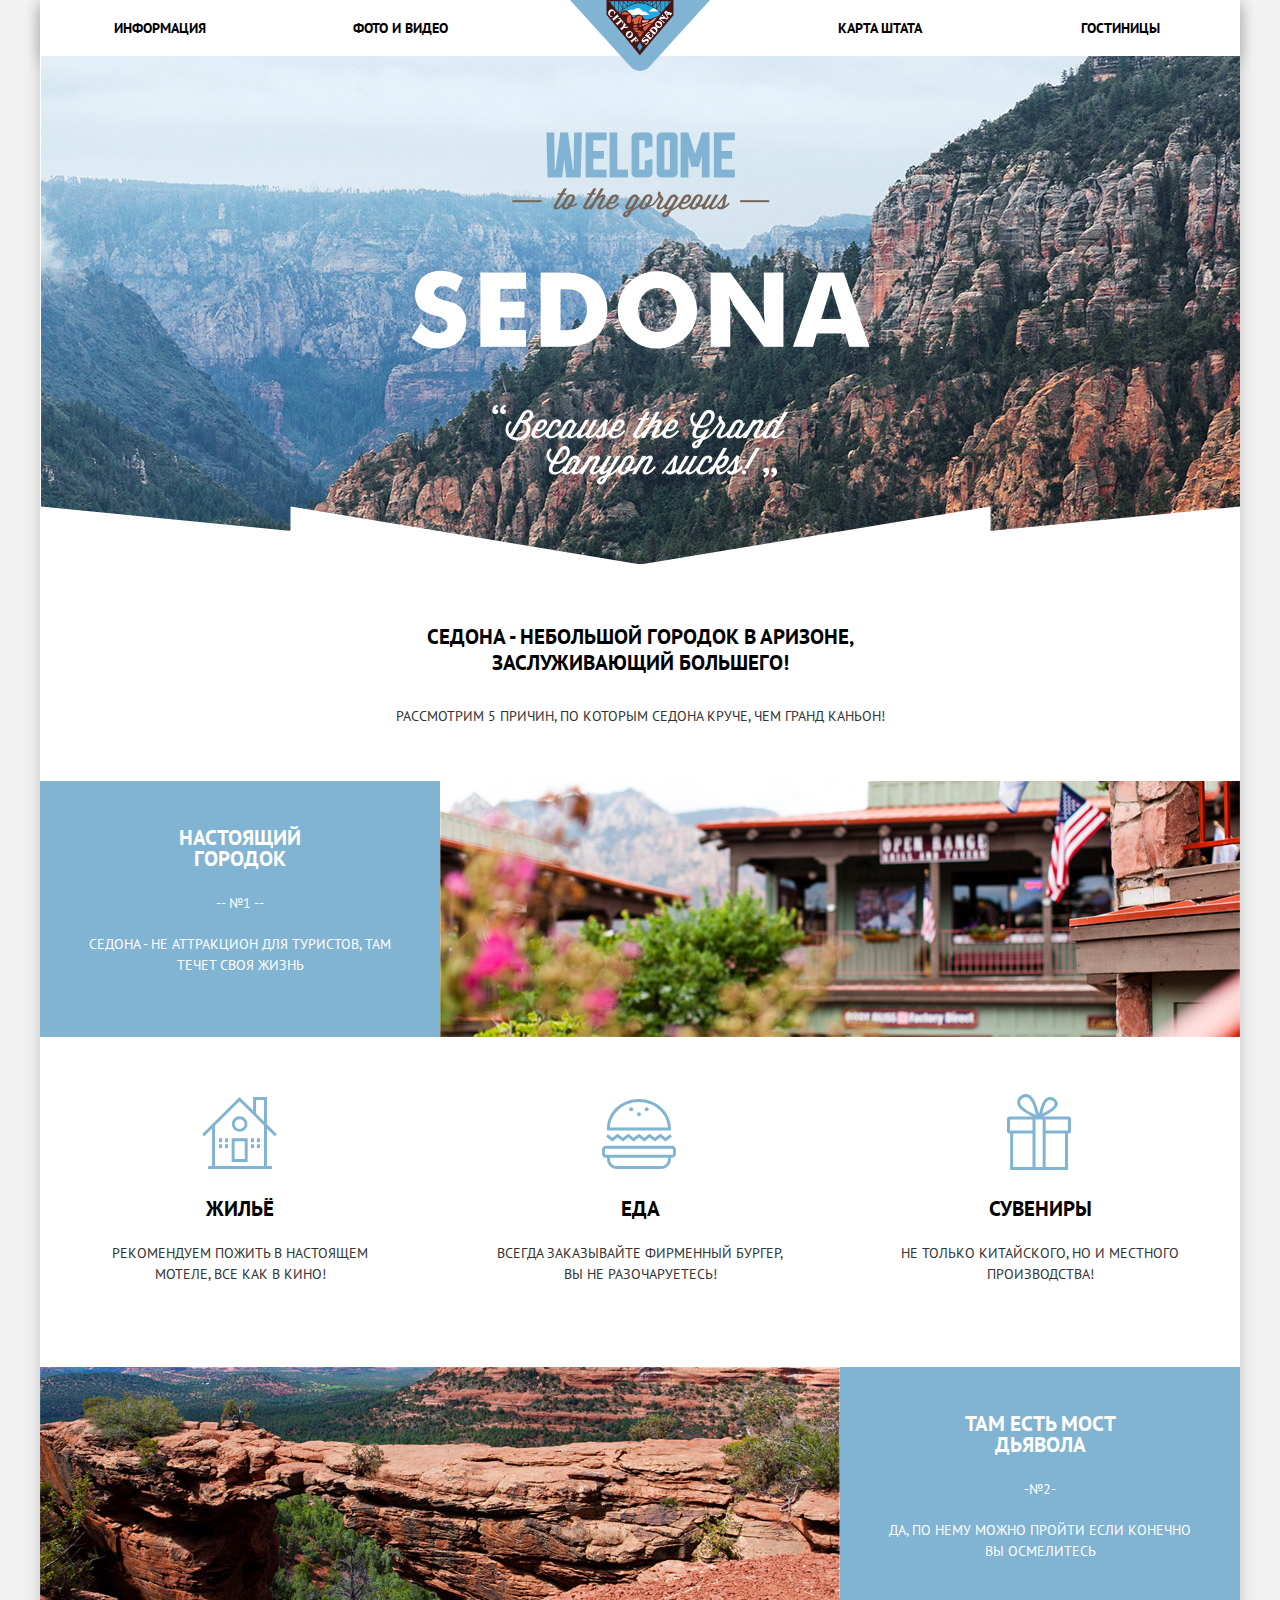
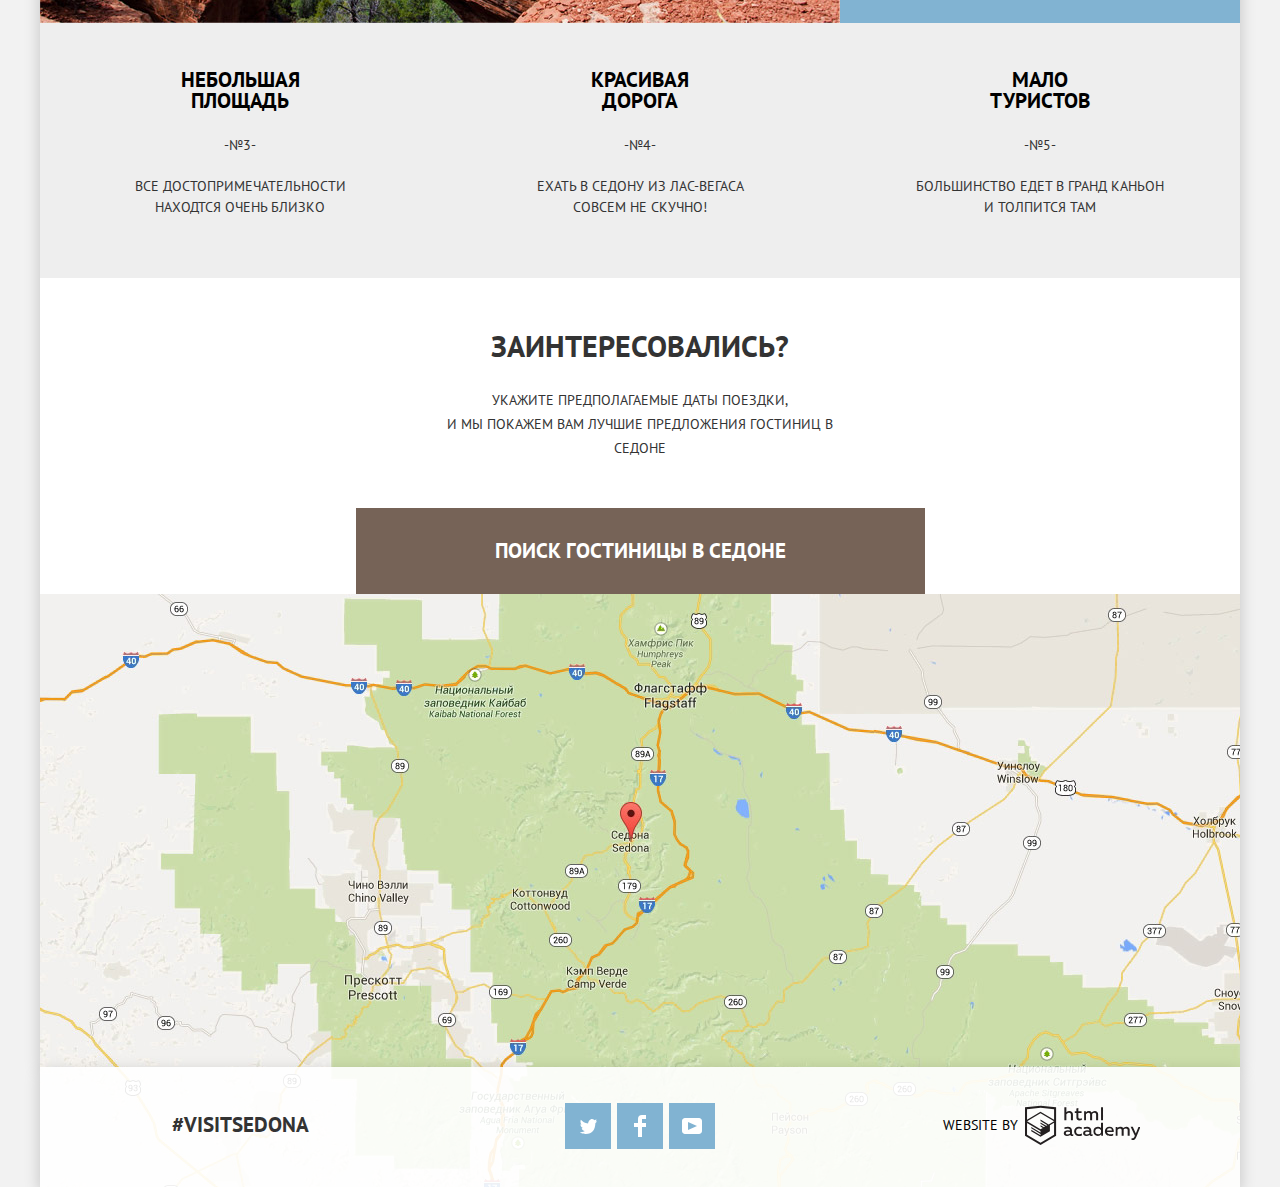
==== commit 1d4b5a53: "убрал лишние блоки меню" ====
--- a/index.html
+++ b/index.html
@@ -18,15 +18,6 @@
             <ul class="site-navigation">
               <li><a href="#">Информация</a></li>
               <li><a href="#">Фото и видео</a></li>
-              <li><a href="#">Карта штата</a></li>
-              <li><a href="hotels.html">Гостиницы</a></li>
-              <li><a href="#">Информация</a></li>
-              <li><a href="#">Фото и видео</a></li>
-              <li><a href="#">Карта штата</a></li>
-              <li><a href="hotels.html">Гостиницы</a></li>
-              <li><a href="#">Информация</a></li>
-              <li><a href="#">Фото и видео</a></li>
-              <li><a href="#">Карта штата</a></li>
               <li><a href="#">Карта штата</a></li>
               <li><a href="hotels.html">Гостиницы</a></li>
             </ul>
